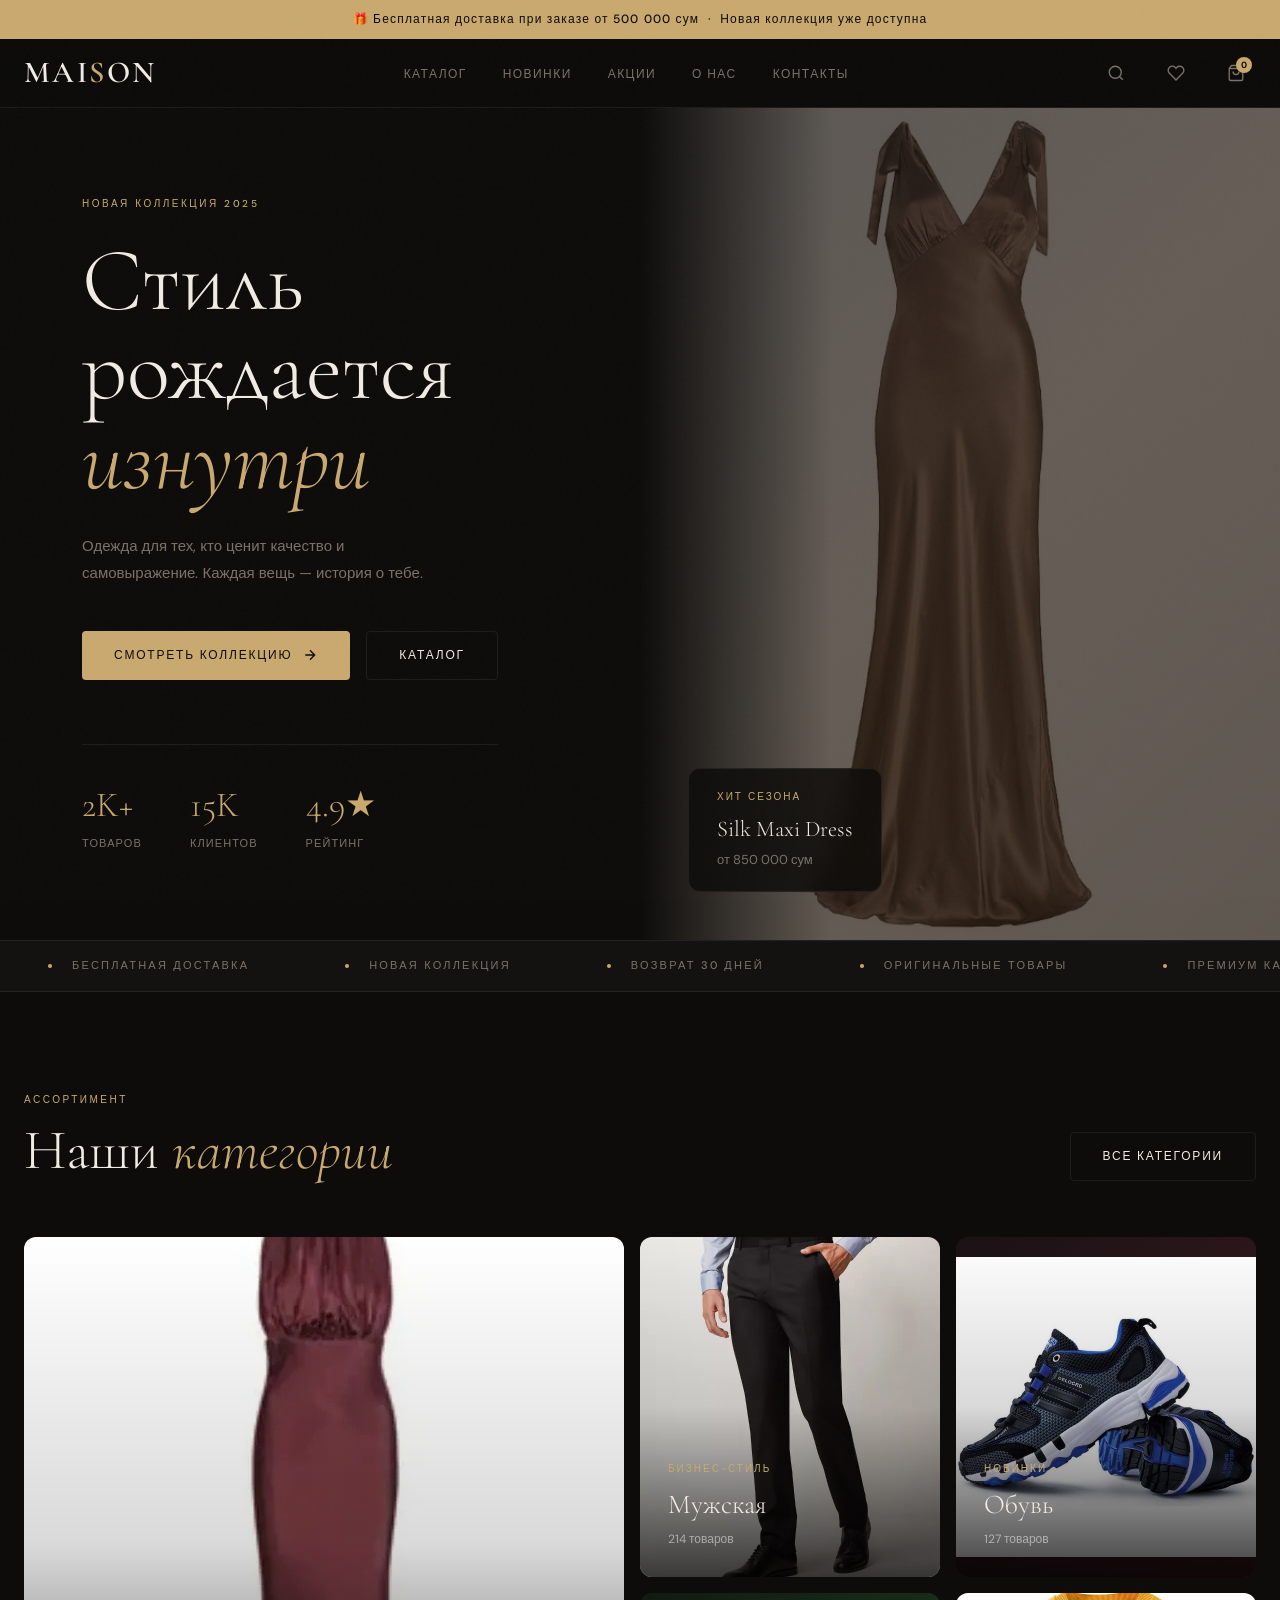
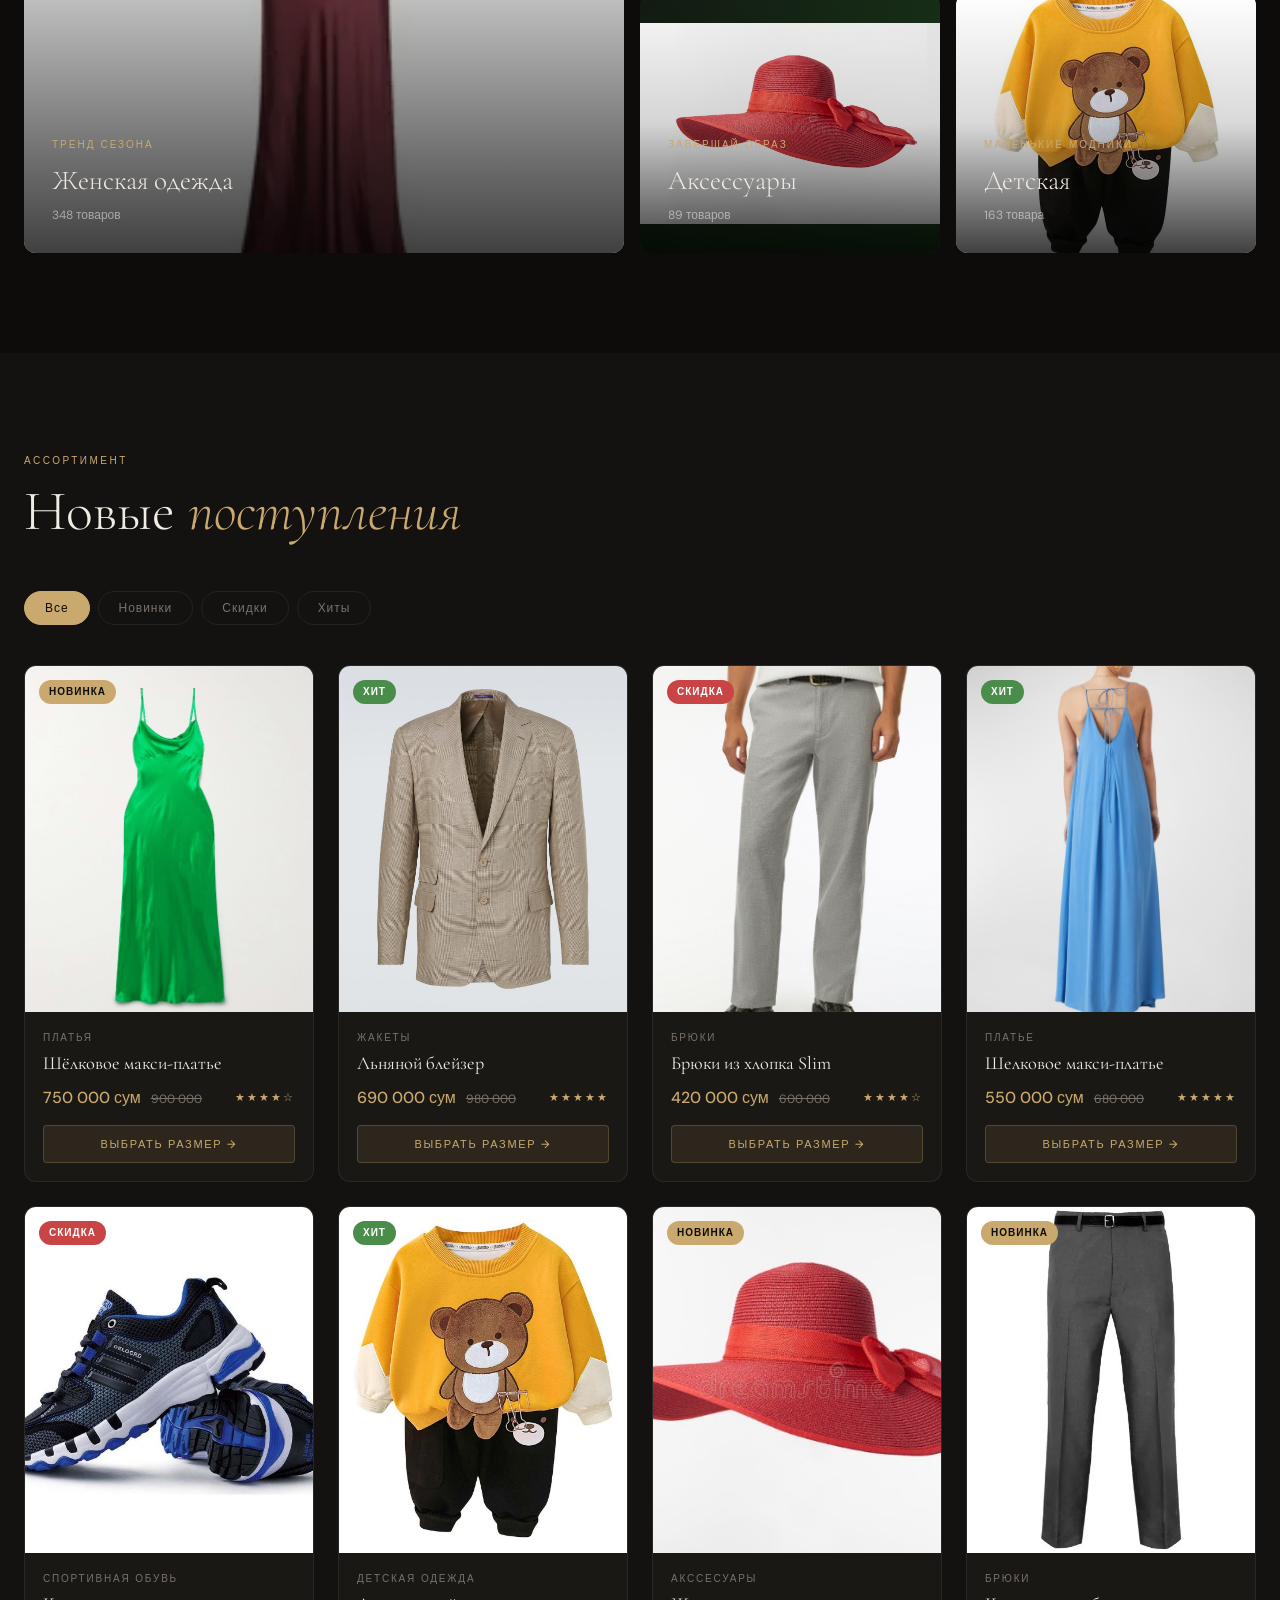
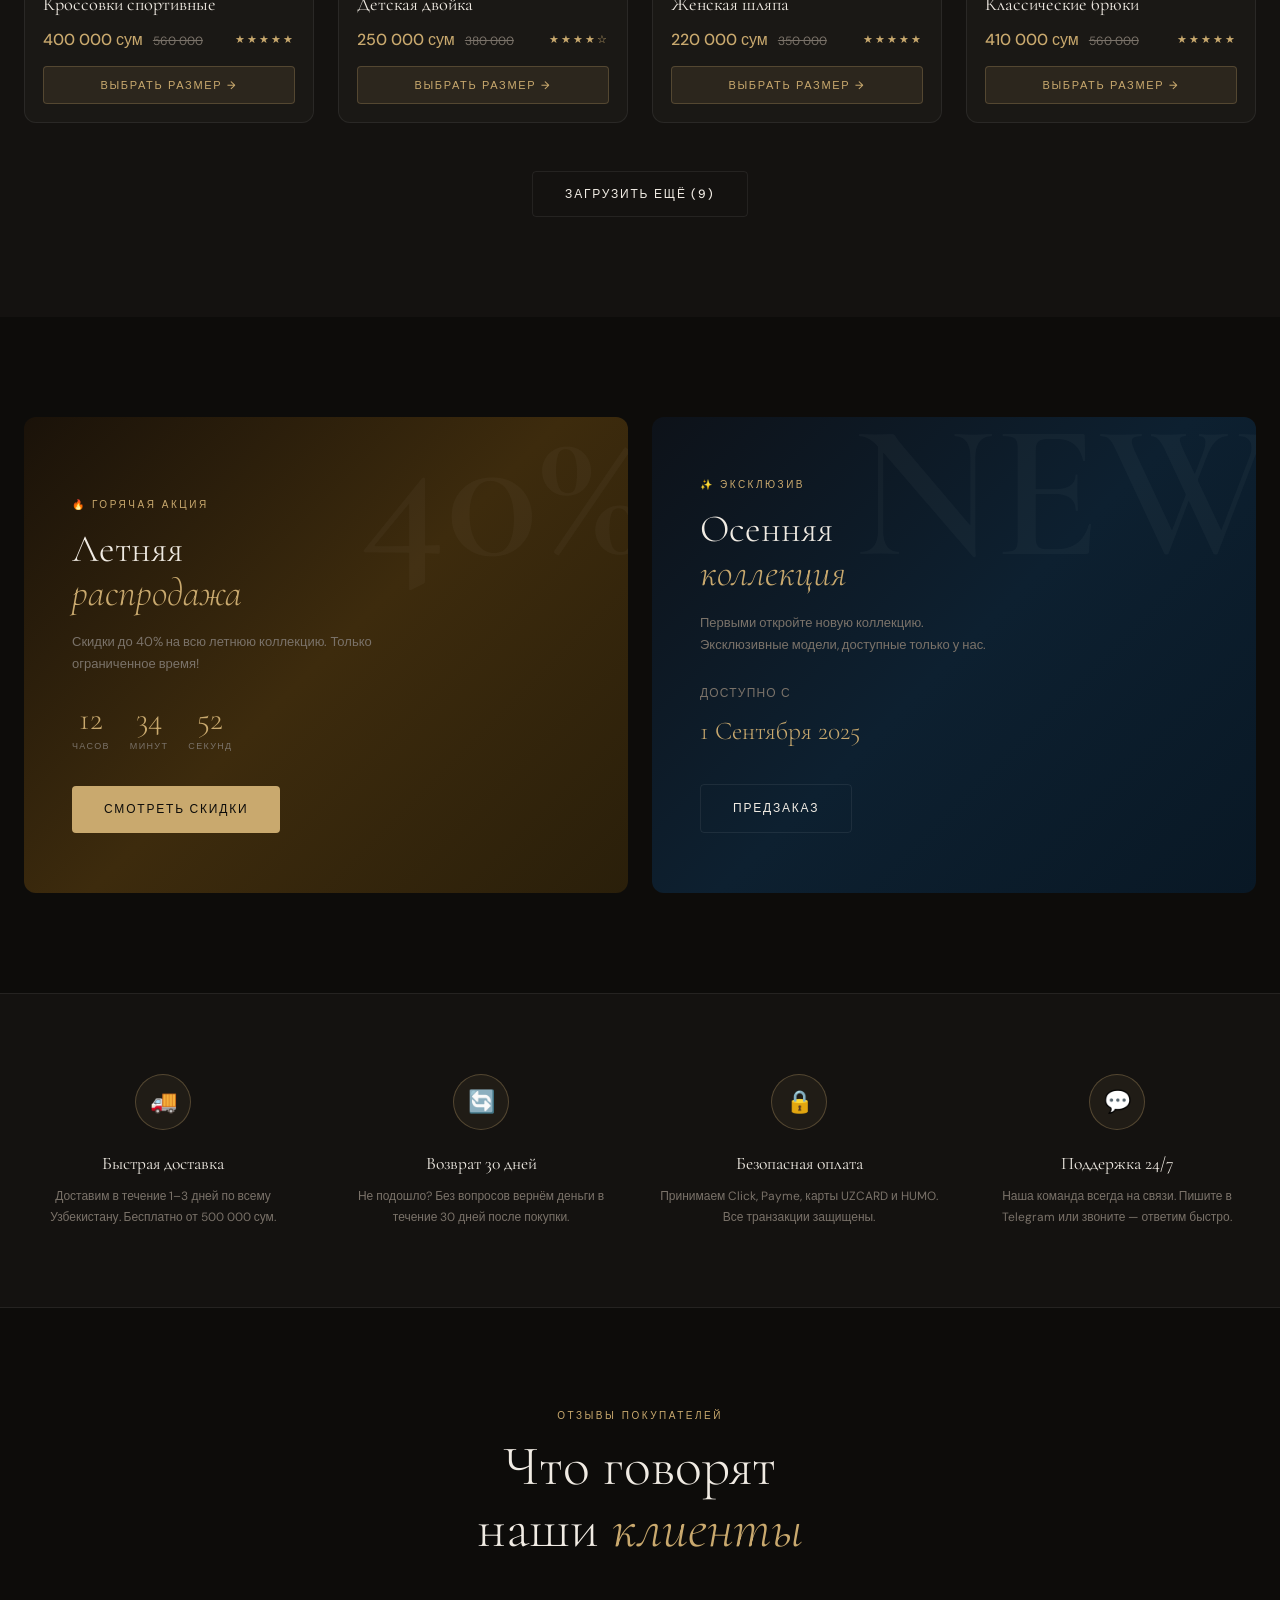
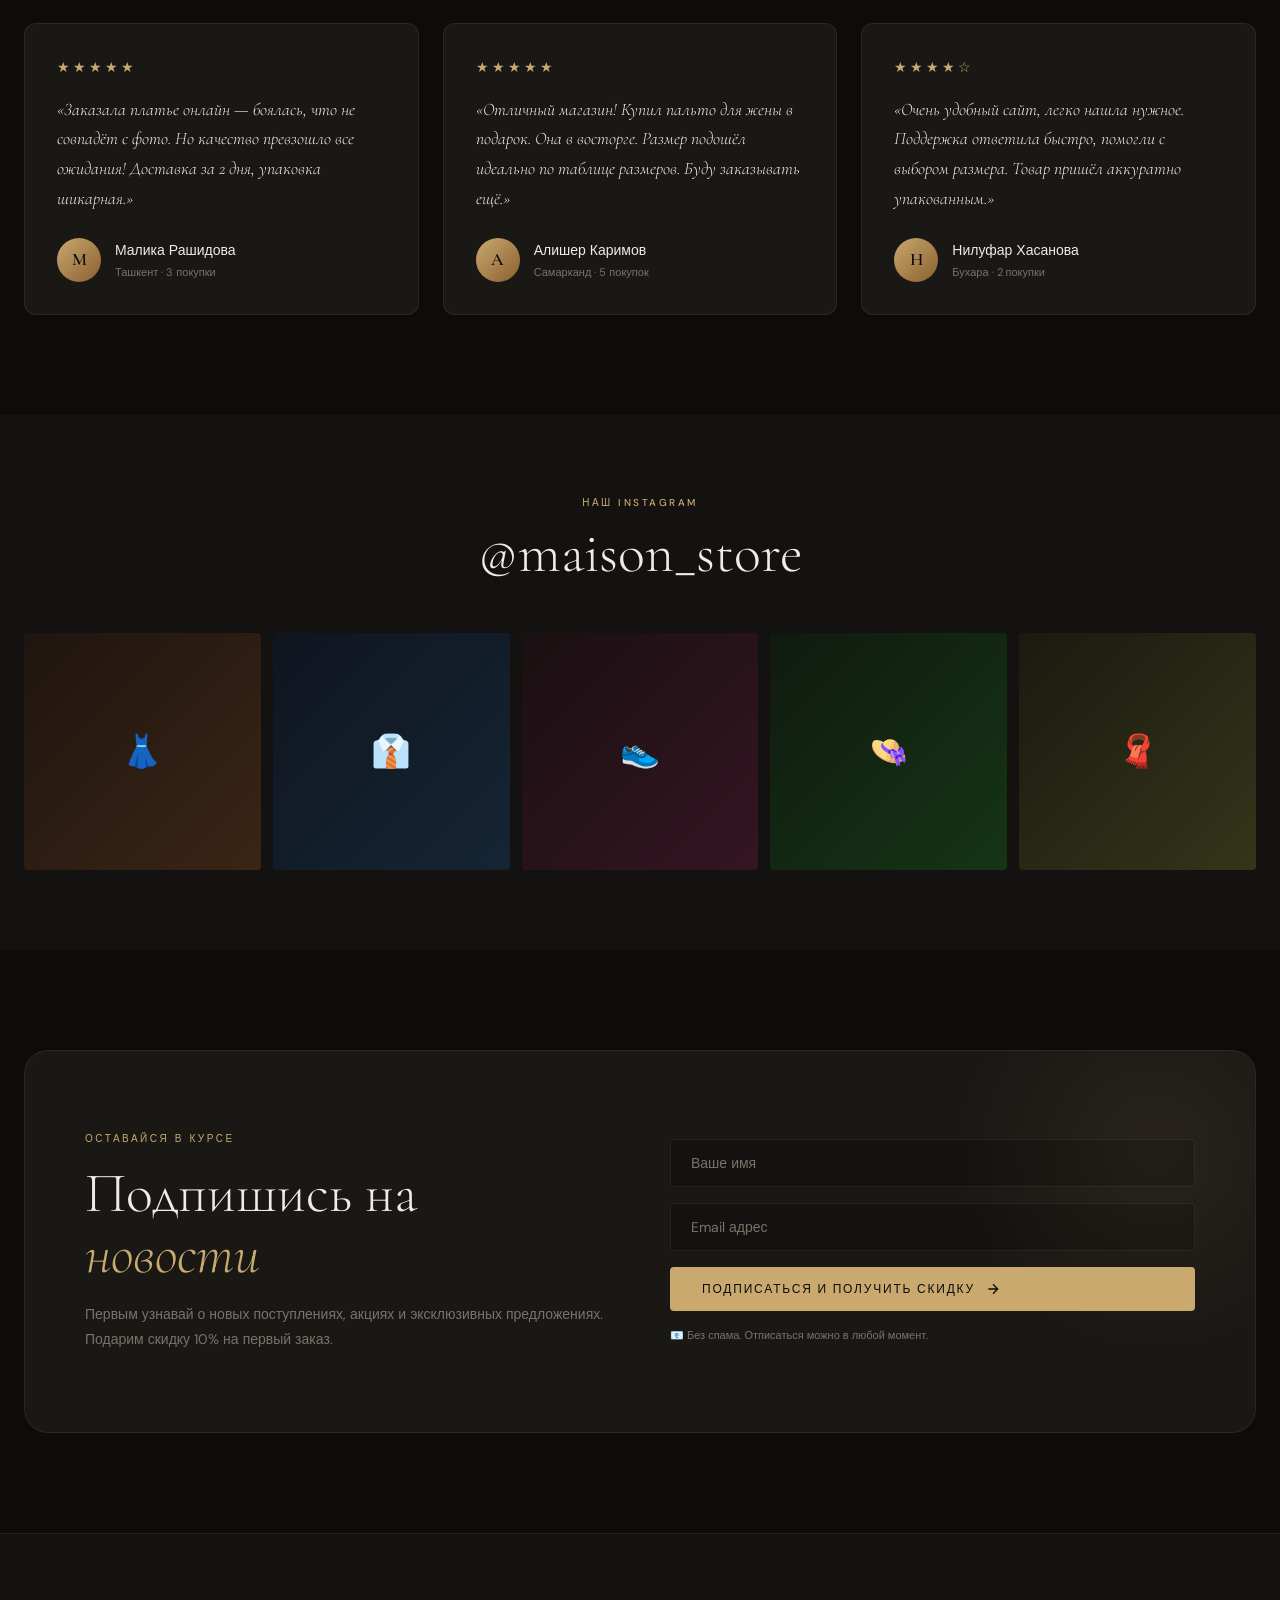
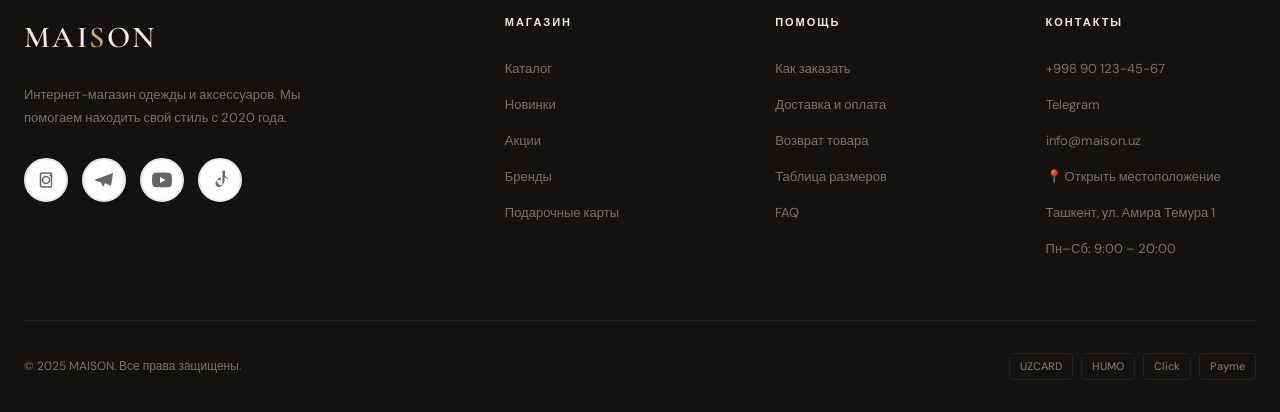
==== index.html @ ba7bc95d "добавил payment.js и историю заказов" ====
<!DOCTYPE html>
<html lang="ru">
<head>
  <meta charset="UTF-8" />
  <meta name="viewport" content="width=device-width, initial-scale=1.0"/>
  <title>MAISON — Интернет-магазин</title>
  <link rel="preconnect" href="https://fonts.googleapis.com">
  <link rel="preconnect" href="https://fonts.gstatic.com" crossorigin>
  <link href="https://fonts.googleapis.com/css2?family=Cormorant+Garamond:ital,wght@0,300;0,400;0,600;1,300;1,400&family=DM+Sans:wght@300;400;500&display=swap" rel="stylesheet">
  <link rel="stylesheet" href="css/style.css" />
  <link rel="stylesheet" href="css/images/product-images.css" />
  <link rel="stylesheet" href="css/modal.css" />
  <script src="./js/script.js" defer></script>
  

 
</head>
<body>

  <!-- ✏️ ANNOUNCEMENT BAR — акция или информация -->
  <div class="announcement">
    🎁 Бесплатная доставка при заказе от 500 000 сум &nbsp;·&nbsp; Новая коллекция уже доступна
  </div>

  <!-- =========================================
       HEADER
  ========================================= -->
  <header class="header">
    <div class="container">
      <nav class="nav">
        <!-- ✏️ Замени MAISON на название своего бренда -->
        <a href="#" class="nav-logo">MAI<span>S</span>ON</a>

        <!-- ✏️ Меняй пункты меню под свои категории -->
        <ul class="nav-links">
          <li><a href="catalog.html">Каталог</a></li>
          <li><a href="#products">Новинки</a></li>
          <li><a href="#promo">Акции</a></li>
          <li><a href="#about">О нас</a></li>
          <li><a href="#contact">Контакты</a></li>
        </ul>

        <div class="nav-actions">
          <button class="nav-icon-btn" title="Поиск" onclick="alert('Поиск — подключи к своей базе')">
            <svg width="18" height="18" viewBox="0 0 24 24" fill="none" stroke="currentColor" stroke-width="1.8"><circle cx="11" cy="11" r="8"/><path d="m21 21-4.35-4.35"/></svg>
          </button>
          <button class="nav-icon-btn" title="Избранное" onclick="alert('Список желаний — добавь логику')">
            <svg width="18" height="18" viewBox="0 0 24 24" fill="none" stroke="currentColor" stroke-width="1.8"><path d="M20.84 4.61a5.5 5.5 0 0 0-7.78 0L12 5.67l-1.06-1.06a5.5 5.5 0 0 0-7.78 7.78l1.06 1.06L12 21.23l7.78-7.78 1.06-1.06a5.5 5.5 0 0 0 0-7.78z"/></svg>
          </button>
          <button class="nav-icon-btn" title="Корзина" onclick="openCart()">
            <svg width="18" height="18" viewBox="0 0 24 24" fill="none" stroke="currentColor" stroke-width="1.8"><path d="M6 2 3 6v14a2 2 0 0 0 2 2h14a2 2 0 0 0 2-2V6l-3-4z"/><line x1="3" y1="6" x2="21" y2="6"/><path d="M16 10a4 4 0 0 1-8 0"/></svg>
            <span class="cart-badge" id="cartBadge">0</span>
          </button>
          <button class="nav-icon-btn nav-hamburger" onclick="openMobileMenu()" title="Меню">
            <span></span><span></span><span></span>
          </button>
        </div>
      </nav>
    </div>
  </header>

  <!-- =========================================
       MOBILE MENU
  ========================================= -->
  <div class="mobile-menu" id="mobileMenu">
    <button class="mobile-menu-close" onclick="closeMobileMenu()">✕</button>
    <a href="catalog.html" class="mobile-nav-link" onclick="closeMobileMenu()">Каталог</a>
    <a href="#products" class="mobile-nav-link" onclick="closeMobileMenu()">Новинки</a>
    <a href="#promo" class="mobile-nav-link" onclick="closeMobileMenu()">Акции</a>
    <a href="#about" class="mobile-nav-link" onclick="closeMobileMenu()">О нас</a>
    <a href="#contact" class="mobile-nav-link" onclick="closeMobileMenu()">Контакты</a>
  </div>

  <!-- =========================================
       HERO
  ========================================= -->
  <section class="hero">
    <div class="container" style="display:contents">
      <div class="hero-content container" style="display:flex; flex-direction:column; justify-content:center; padding-top:80px; padding-bottom:80px;">
        <span class="section-label">Новая коллекция 2025</span>
        <!-- ✏️ Главный заголовок страницы — адаптируй под свой товар -->
        <h1 class="hero-title">
          Стиль<br>рождается<br><em>изнутри</em>
        </h1>
        <p class="hero-subtitle">
          Одежда для тех, кто ценит качество и самовыражение. 
          Каждая вещь — история о тебе.
        </p>
        <div class="hero-actions">
          <a href="#products" class="btn btn-primary">
            Смотреть коллекцию
            <svg width="16" height="16" viewBox="0 0 24 24" fill="none" stroke="currentColor" stroke-width="2"><path d="M5 12h14M12 5l7 7-7 7"/></svg>
          </a>
          <a href="catalog.html" class="btn btn-outline">Каталог</a>
        </div>
        <!-- ✏️ Статистика — меняй цифры на реальные -->
        <div class="hero-stats">
          <div>
            <div class="hero-stat-num">2K+</div>
            <div class="hero-stat-label">Товаров</div>
          </div>
          <div>
            <div class="hero-stat-num">15K</div>
            <div class="hero-stat-label">Клиентов</div>
          </div>
          <div>
            <div class="hero-stat-num">4.9★</div>
            <div class="hero-stat-label">Рейтинг</div>
          </div>
        </div>
      </div>
    </div>

    <div class="hero-visual">
      <div class="hero-image-wrap">
        <!-- ✏️ Замени src на своё главное изображение -->
        <div class="cat-placeholder cp-1" style="position:absolute;inset:0;width:100%;height:100%;font-size:8rem;opacity:0.4;"><img src="./css/images/products/dress5.jpeg" alt=""></div>
      </div>
      <div class="hero-image-overlay"></div>
      <!-- ✏️ Плавающая карточка товара — меняй название и цену -->
      <div class="hero-floating-badge">
        <div class="badge-tag">Хит сезона</div>
        <div class="badge-text">Silk Maxi Dress</div>
        <div class="badge-price">от 850 000 сум</div>
      </div>
    </div>
  </section>

  <!-- MARQUEE -->
  <div class="marquee-section">
    <div class="marquee-track" id="marqueeTrack">
      <!-- ✏️ Меняй текст бегущей строки -->
      <div class="marquee-item"><span class="marquee-dot"></span>Бесплатная доставка</div>
      <div class="marquee-item"><span class="marquee-dot"></span>Новая коллекция</div>
      <div class="marquee-item"><span class="marquee-dot"></span>Возврат 30 дней</div>
      <div class="marquee-item"><span class="marquee-dot"></span>Оригинальные товары</div>
      <div class="marquee-item"><span class="marquee-dot"></span>Премиум качество</div>
      <div class="marquee-item"><span class="marquee-dot"></span>Быстрая доставка</div>
      <div class="marquee-item"><span class="marquee-dot"></span>Скидки до 40%</div>
      <div class="marquee-item"><span class="marquee-dot"></span>Гарантия подлинности</div>
      <!-- Дублируем для бесконечной прокрутки -->
      <div class="marquee-item"><span class="marquee-dot"></span>Бесплатная доставка</div>
      <div class="marquee-item"><span class="marquee-dot"></span>Новая коллекция</div>
      <div class="marquee-item"><span class="marquee-dot"></span>Возврат 30 дней</div>
      <div class="marquee-item"><span class="marquee-dot"></span>Оригинальные товары</div>
      <div class="marquee-item"><span class="marquee-dot"></span>Премиум качество</div>
      <div class="marquee-item"><span class="marquee-dot"></span>Быстрая доставка</div>
      <div class="marquee-item"><span class="marquee-dot"></span>Скидки до 40%</div>
      <div class="marquee-item"><span class="marquee-dot"></span>Гарантия подлинности</div>
    </div>
  </div>

  <!-- =========================================
       CATEGORIES
  ========================================= -->
  <section class="categories" id="categories">
    <div class="container">
      <div class="categories-header fade-up">
        <div>
          <div class="section-label">Ассортимент</div>
          <h2 class="section-title">Наши <em>категории</em></h2>
        </div>
        <a href="#" class="btn btn-outline">Все категории</a>
      </div>

      <!-- ✏️ Меняй категории, эмодзи и количество товаров под свой магазин -->
      <div class="categories-grid fade-up">
        <div class="cat-card">
          <div class="cat-placeholder cp-1"><img src="./css/images/products/dress6.jpg" alt=""></div>
          <div class="cat-card-overlay"></div>
          <div class="cat-card-content">
            <div class="cat-card-tag">Тренд сезона</div>
            <div class="cat-card-name">Женская одежда</div>
            <div class="cat-card-count">348 товаров</div>
          </div>
        </div>
        <div class="cat-card">
          <div class="cat-placeholder cp-2"><img src="./css/images/products/pants2.jpg" alt=""></div>
          <div class="cat-card-overlay"></div>
          <div class="cat-card-content">
            <div class="cat-card-tag">Бизнес-стиль</div>
            <div class="cat-card-name">Мужская</div>
            <div class="cat-card-count">214 товаров</div>
          </div>
        </div>
        <div class="cat-card">
          <div class="cat-placeholder cp-3"><img src="./css/images/products/sporttwear1.jpeg" alt=""></div>
          <div class="cat-card-overlay"></div>
          <div class="cat-card-content">
            <div class="cat-card-tag">Новинки</div>
            <div class="cat-card-name">Обувь</div>
            <div class="cat-card-count">127 товаров</div>
          </div>
        </div>
        <div class="cat-card">
          <div class="cat-placeholder cp-4"><img src="./css/images/products/accessories1.jpg" alt=""></div>
          <div class="cat-card-overlay"></div>
          <div class="cat-card-content">
            <div class="cat-card-tag">Завершай образ</div>
            <div class="cat-card-name">Аксессуары</div>
            <div class="cat-card-count">89 товаров</div>
          </div>
        </div>
        <div class="cat-card">
          <div class="cat-placeholder cp-5"><img src="./css/images/products/child1.jpeg" alt=""></div>
          <div class="cat-card-overlay"></div>
          <div class="cat-card-content">
            <div class="cat-card-tag">Маленькие модники</div>
            <div class="cat-card-name">Детская</div>
            <div class="cat-card-count">163 товара</div>
          </div>
        </div>
      </div>
    </div>
  </section>

  <!-- =========================================
       PRODUCTS
  ========================================= -->
  <section class="products" id="products">
    <div class="container">
      <div class="products-header fade-up">
        <div>
          <div class="section-label">Ассортимент</div>
          <h2 class="section-title">Новые <em>поступления</em></h2>
        </div>
      </div>

      <!-- Filter tabs -->
      <div class="filter-tabs fade-up">
        <button class="filter-tab active" onclick="filterProducts(this, 'all')">Все</button>
        <button class="filter-tab" onclick="filterProducts(this, 'new')">Новинки</button>
        <button class="filter-tab" onclick="filterProducts(this, 'sale')">Скидки</button>
        <button class="filter-tab" onclick="filterProducts(this, 'hit')">Хиты</button>
      </div>

      <!-- ✏️ Меняй данные товаров в массиве products в JS ниже -->
      <div class="products-grid" id="productsGrid">
        <!-- Заполняется через JS -->
      </div>

      <div style="text-align:center; margin-top:48px;" class="fade-up">
        <button id="loadMoreBtn" class="btn btn-outline" onclick="loadMore()">Загрузить ещё</button>
      </div>
    </div>
  </section>

  <!-- =========================================
       PROMO / BANNERS
  ========================================= -->
  <section class="promo" id="promo">
    <div class="container">
      <div class="promo-inner">
        <!-- ✏️ Первый промо-баннер — меняй текст и скидку -->
        <div class="promo-card fade-up">
          <div class="promo-card-bg promo-bg-1"></div>
          <div class="promo-deco">40%</div>
          <div class="promo-card-content">
            <div class="promo-tag">🔥 Горячая акция</div>
            <h3 class="promo-title">Летняя<br><em>распродажа</em></h3>
            <p class="promo-desc">Скидки до 40% на всю летнюю коллекцию. Только ограниченное время!</p>
            <div class="promo-countdown" id="countdown1">
              <div class="countdown-item"><div class="countdown-num" id="c1-h">12</div><div class="countdown-label">Часов</div></div>
              <div class="countdown-item"><div class="countdown-num" id="c1-m">34</div><div class="countdown-label">Минут</div></div>
              <div class="countdown-item"><div class="countdown-num" id="c1-s">56</div><div class="countdown-label">Секунд</div></div>
            </div>
            <a href="#" class="btn btn-primary">Смотреть скидки</a>
          </div>
        </div>

        <!-- ✏️ Второй промо-баннер -->
        <div class="promo-card fade-up">
          <div class="promo-card-bg promo-bg-2"></div>
          <div class="promo-deco">NEW</div>
          <div class="promo-card-content">
            <div class="promo-tag">✨ Эксклюзив</div>
            <h3 class="promo-title">Осенняя<br><em>коллекция</em></h3>
            <p class="promo-desc">Первыми откройте новую коллекцию. Эксклюзивные модели, доступные только у нас.</p>
            <div style="margin-bottom:32px;">
              <div style="font-size:12px; color:var(--clr-muted); margin-bottom:8px; letter-spacing:0.1em; text-transform:uppercase;">Доступно с</div>
              <div style="font-family:var(--font-display); font-size:1.6rem; font-weight:300; color:var(--clr-accent);">1 Сентября 2025</div>
            </div>
            <a href="#" class="btn btn-outline">Предзаказ</a>
          </div>
        </div>
      </div>
    </div>
  </section>

  <!-- =========================================
       FEATURES / ПРЕИМУЩЕСТВА
  ========================================= -->
  <section class="features" id="about">
    <div class="container">
      <!-- ✏️ Меняй иконки и тексты преимуществ -->
      <div class="features-grid">
        <div class="feature-item fade-up">
          <div class="feature-icon">🚚</div>
          <div class="feature-title">Быстрая доставка</div>
          <div class="feature-desc">Доставим в течение 1–3 дней по всему Узбекистану. Бесплатно от 500 000 сум.</div>
        </div>
        <div class="feature-item fade-up">
          <div class="feature-icon">🔄</div>
          <div class="feature-title">Возврат 30 дней</div>
          <div class="feature-desc">Не подошло? Без вопросов вернём деньги в течение 30 дней после покупки.</div>
        </div>
        <div class="feature-item fade-up">
          <div class="feature-icon">🔒</div>
          <div class="feature-title">Безопасная оплата</div>
          <div class="feature-desc">Принимаем Click, Payme, карты UZCARD и HUMO. Все транзакции защищены.</div>
        </div>
        <div class="feature-item fade-up">
          <div class="feature-icon">💬</div>
          <div class="feature-title">Поддержка 24/7</div>
          <div class="feature-desc">Наша команда всегда на связи. Пишите в Telegram или звоните — ответим быстро.</div>
        </div>
      </div>
    </div>
  </section>

  <!-- =========================================
       TESTIMONIALS
  ========================================= -->
  <section class="testimonials">
    <div class="container">
      <div class="testimonials-header fade-up">
        <span class="section-label">Отзывы покупателей</span>
        <h2 class="section-title">Что говорят<br>наши <em>клиенты</em></h2>
      </div>
      <!-- ✏️ Меняй отзывы на реальные -->
      <div class="testimonials-grid">
        <div class="testimonial-card fade-up">
          <div class="testimonial-stars">★★★★★</div>
          <p class="testimonial-text">«Заказала платье онлайн — боялась, что не совпадёт с фото. Но качество превзошло все ожидания! Доставка за 2 дня, упаковка шикарная.»</p>
          <div class="testimonial-author">
            <div class="author-avatar">М</div>
            <div>
              <div class="author-name">Малика Рашидова</div>
              <div class="author-meta">Ташкент · 3 покупки</div>
            </div>
          </div>
        </div>
        <div class="testimonial-card fade-up">
          <div class="testimonial-stars">★★★★★</div>
          <p class="testimonial-text">«Отличный магазин! Купил пальто для жены в подарок. Она в восторге. Размер подошёл идеально по таблице размеров. Буду заказывать ещё.»</p>
          <div class="testimonial-author">
            <div class="author-avatar">А</div>
            <div>
              <div class="author-name">Алишер Каримов</div>
              <div class="author-meta">Самарканд · 5 покупок</div>
            </div>
          </div>
        </div>
        <div class="testimonial-card fade-up">
          <div class="testimonial-stars">★★★★☆</div>
          <p class="testimonial-text">«Очень удобный сайт, легко нашла нужное. Поддержка ответила быстро, помогли с выбором размера. Товар пришёл аккуратно упакованным.»</p>
          <div class="testimonial-author">
            <div class="author-avatar">Н</div>
            <div>
              <div class="author-name">Нилуфар Хасанова</div>
              <div class="author-meta">Бухара · 2 покупки</div>
            </div>
          </div>
        </div>
      </div>
    </div>
  </section>

  <!-- =========================================
       INSTAGRAM / GALLERY
  ========================================= -->
  <section class="gallery">
    <div class="container">
      <div class="gallery-header fade-up">
        <span class="section-label">Наш Instagram</span>
        <h2 class="section-title">@maison_store</h2>
        <!-- ✏️ Замени на свой аккаунт Instagram/Telegram -->
      </div>
      <div class="gallery-grid fade-up">
        <div class="gallery-item"><div class="gallery-placeholder gp-1">👗</div><div class="gallery-overlay">📷</div></div>
        <div class="gallery-item"><div class="gallery-placeholder gp-2">👔</div><div class="gallery-overlay">📷</div></div>
        <div class="gallery-item"><div class="gallery-placeholder gp-3">👟</div><div class="gallery-overlay">📷</div></div>
        <div class="gallery-item"><div class="gallery-placeholder gp-4">👒</div><div class="gallery-overlay">📷</div></div>
        <div class="gallery-item"><div class="gallery-placeholder gp-5">🧣</div><div class="gallery-overlay">📷</div></div>
      </div>
    </div>
  </section>

  <!-- =========================================
       NEWSLETTER
  ========================================= -->
  <section class="newsletter" id="contact">
    <div class="container">
      <div class="newsletter-inner fade-up">
        <div>
          <div class="section-label">Оставайся в курсе</div>
          <h2 class="section-title">Подпишись на<br><em>новости</em></h2>
          <p class="newsletter-desc">Первым узнавай о новых поступлениях, акциях и эксклюзивных предложениях. Подарим скидку 10% на первый заказ.</p>
        </div>
        <div class="newsletter-form">
          <!-- ✏️ Подключи к своей email-системе (Mailchimp, SendPulse и т.д.) -->
          <input type="text" class="form-input" placeholder="Ваше имя">
          <div class="form-row">
            <input type="email" class="form-input" placeholder="Email адрес">
          </div>
          <button class="btn btn-primary" onclick="subscribeNewsletter()">
            Подписаться и получить скидку
            <svg width="16" height="16" viewBox="0 0 24 24" fill="none" stroke="currentColor" stroke-width="2"><path d="M5 12h14M12 5l7 7-7 7"/></svg>
          </button>
          <p class="form-note">📧 Без спама. Отписаться можно в любой момент.</p>
        </div>
      </div>
    </div>
  </section>

  <!-- =========================================
       FOOTER
  ========================================= -->
  <footer class="footer">
    <div class="container">
      <div class="footer-grid">
        <div class="footer-brand">
          <!-- ✏️ Меняй описание бренда -->
          <a href="#" class="nav-logo">MAI<span>S</span>ON</a>
          <p class="footer-desc">Интернет-магазин одежды и аксессуаров. Мы помогаем находить свой стиль с 2020 года.</p>
          <!-- <div class="footer-social">
            <a href="#" class="social-btn" title="Instagram">📸</a>
            <a href="#" class="social-btn" title="Telegram">✈️</a>
            <a href="#" class="social-btn" title="YouTube">▶️</a>
            <a href="#" class="social-btn" title="TikTok">🎵</a>
          </div> -->

          <div class="footer-social">
    <a href="https://instagram.com/твой_ник" class="social-btn instagram" title="Instagram" target="_blank" rel="noopener">
        <!-- Instagram SVG -->
        <svg width="24" height="24" viewBox="0 0 24 24" fill="none" xmlns="http://www.w3.org/2000/svg">
            <path d="M17.5 6.5C17.5 5.67157 16.8284 5 16 5H8C7.17157 5 6.5 5.67157 6.5 6.5V17.5C6.5 18.3284 7.17157 19 8 19H16C16.8284 19 17.5 18.3284 17.5 17.5V6.5Z" stroke="currentColor" stroke-width="1.5" stroke-linejoin="round"/>
            <path d="M15.5 12C15.5 13.933 13.933 15.5 12 15.5C10.067 15.5 8.5 13.933 8.5 12C8.5 10.067 10.067 8.5 12 8.5C13.933 8.5 15.5 10.067 15.5 12Z" stroke="currentColor" stroke-width="1.5"/>
            <circle cx="16.5" cy="7.5" r="1" fill="currentColor"/>
        </svg>
    </a>

    <a href="https://t.me/твой_ник" class="social-btn telegram" title="Telegram" target="_blank" rel="noopener">
        <!-- Telegram SVG -->
        <svg width="24" height="24" viewBox="0 0 24 24" fill="none" xmlns="http://www.w3.org/2000/svg">
            <path d="M21 5L2 12L9 14.5L11 19L13 15L19 18L21 5Z" fill="currentColor"/>
        </svg>
    </a>

    <a href="https://youtube.com/@твой_канал" class="social-btn youtube" title="YouTube" target="_blank" rel="noopener">
        <!-- YouTube SVG -->
        <svg width="24" height="24" viewBox="0 0 24 24" fill="none" xmlns="http://www.w3.org/2000/svg">
            <path d="M21.593 7.203C21.28 6.04 20.32 5.17 19.15 4.89C17.2 4.5 12 4.5 12 4.5C12 4.5 6.8 4.5 4.85 4.89C3.68 5.17 2.72 6.04 2.407 7.203C2 9.2 2 12 2 12C2 12 2 14.8 2.407 16.797C2.72 17.96 3.68 18.83 4.85 19.11C6.8 19.5 12 19.5 12 19.5C12 19.5 17.2 19.5 19.15 19.11C20.32 18.83 21.28 17.96 21.593 16.797C22 14.8 22 12 22 12C22 12 22 9.2 21.593 7.203Z" fill="currentColor"/>
            <polygon points="10 15 15.5 12 10 9" fill="#fff"/>
        </svg>
    </a>

    <a href="https://tiktok.com/@твой_ник" class="social-btn tiktok" title="TikTok" target="_blank" rel="noopener">
        <!-- TikTok SVG -->
        <svg width="24" height="24" viewBox="0 0 24 24" fill="none" xmlns="http://www.w3.org/2000/svg">
            <path d="M19.5 9.5C18.12 9.5 17 8.38 17 7V2.5H14.5V15.5C14.5 17.43 12.93 19 11 19C9.07 19 7.5 17.43 7.5 15.5C7.5 13.57 9.07 12 11 12C11.64 12 12.23 12.19 12.75 12.5V9.5C10.82 9.5 9 11.32 9 13.25C9 15.18 10.82 17 12.75 17C14.68 17 16.5 15.18 16.5 13.25V9.5C18.43 9.5 19.5 10.57 19.5 12.5" fill="currentColor"/>
        </svg>
    </a>
</div>
        </div>

        <!-- ✏️ Меняй ссылки под свою структуру сайта -->
        <div>
          <div class="footer-col-title">Магазин</div>
          <ul class="footer-links">
            <li><a href="catalog.html">Каталог</a></li>
            <li><a href="#">Новинки</a></li>
            <li><a href="#">Акции</a></li>
            <li><a href="#">Бренды</a></li>
            <li><a href="#">Подарочные карты</a></li>
          </ul>
        </div>

        <div>
          <div class="footer-col-title">Помощь</div>
          <ul class="footer-links">
            <li><a href="#">Как заказать</a></li>
            <li><a href="#">Доставка и оплата</a></li>
            <li><a href="#">Возврат товара</a></li>
            <li><a href="#">Таблица размеров</a></li>
            <li><a href="#">FAQ</a></li>
          </ul>
        </div>

        <div>
          <div class="footer-col-title">Контакты</div>
          <ul class="footer-links">
            <!-- ✏️ Замени на реальные контакты -->
            <li><a href="tel:+998901234567">+998 90 123-45-67</a></li>
            <li><a href="https://t.me/username" target="_blank">Telegram</a></li>
            <li><a href="mailto:info@maison.uz">info@maison.uz</a></li>
            <li> <a href="https://maps.app.goo.gl/pwUwhZxEK4i1ayPf9" target="_blank"  rel="noopener"> 📍 Открыть местоположение </a></li>
            <li><a href="#">Ташкент, ул. Амира Темура 1</a></li>
            <li><a href="#">Пн–Сб: 9:00 – 20:00</a></li>
          </ul>
        </div>
      </div>

      <div class="footer-bottom">
        <!-- ✏️ Меняй год и название -->
        <p class="footer-copy">© 2025 MAISON. Все права защищены.</p>
        <div class="footer-payments">
          <span class="payment-icon">UZCARD</span>
          <span class="payment-icon">HUMO</span>
          <span class="payment-icon">Click</span>
          <span class="payment-icon">Payme</span>
        </div>
      </div>
    </div>
  </footer>

  <!-- SCROLL TO TOP -->
  <button class="scroll-top" id="scrollTop" onclick="window.scrollTo({top:0,behavior:'smooth'})" title="Наверх">↑</button>

  <!-- CART OVERLAY & DRAWER -->
  <div class="cart-overlay" id="cartOverlay" onclick="closeCart()"></div>
  <div class="cart-drawer" id="cartDrawer">
    <div class="cart-drawer-header">
      <span class="cart-drawer-title">Корзина</span>
      <button class="cart-close" onclick="closeCart()">✕</button>
    </div>
    <div class="cart-body" id="cartBody">
      <div class="cart-empty">
        <div class="cart-empty-icon">🛍️</div>
        <div class="cart-empty-text">Корзина пуста</div>
        <div style="font-size:13px; color:var(--clr-muted); margin-top:8px;">Добавьте товары из каталога</div>
      </div>
    </div>
    <div class="cart-footer" id="cartFooter" style="display:none;">
      <div class="cart-total">
        <span class="cart-total-label">Итого</span>
        <span class="cart-total-price" id="cartTotal">0 сум</span>
      </div>
      // В cart-footer замените кнопку на вызов модала оплаты
<button class="cart-checkout" onclick="openCheckout()">Оформить заказ</button>
    </div>
  </div>


  <div id="productModal" style="display:none"></div>


  <div id="checkoutOverlay" onclick="closeCheckout()" 
  style="display:none;position:fixed;inset:0;background:rgba(0,0,0,0.5);z-index:500"></div>

<div id="checkoutDrawer" 
  style="display:none;position:fixed;top:50%;left:50%;transform:translate(-50%,-50%);
  width:min(500px,95vw);max-height:90vh;overflow-y:auto;z-index:501;
  background:var(--clr-surface);border-radius:12px;padding:24px">
  <button onclick="closeCheckout()" 
    style="position:absolute;top:16px;right:16px;background:none;border:none;
    font-size:18px;cursor:pointer;color:var(--clr-muted)">✕</button>
  <div id="checkoutContent"></div>
</div>



<script src="js/payment.js"></script>



 </body>
</html
---- css/style.css ----
/* =========================================
       CSS VARIABLES — меняй под свой бренд
    ========================================= */
    :root {
      --clr-bg:        #0d0c0a;
      --clr-surface:   #141210;
      --clr-card:      #1a1815;
      --clr-border:    rgba(255,255,255,0.07);
      --clr-accent:    #c9a96e;
      --clr-accent2:   #e8d5b0;
      --clr-text:      #f0ebe3;
      --clr-muted:     #7a7269;
      --clr-white:     #ffffff;

      --font-display:  'Cormorant Garamond', Georgia, serif;
      --font-body:     'DM Sans', sans-serif;

      --radius:        4px;
      --radius-lg:     12px;
      --transition:    0.35s cubic-bezier(0.4,0,0.2,1);
      --shadow:        0 8px 40px rgba(0,0,0,0.5);
    }

    /* =========================================
       RESET & BASE
    ========================================= */
    *, *::before, *::after { box-sizing: border-box; margin: 0; padding: 0; }
    html { scroll-behavior: smooth; }
    body {
      background: var(--clr-bg);
      color: var(--clr-text);
      font-family: var(--font-body);
      font-size: 15px;
      line-height: 1.6;
      overflow-x: hidden;
    }
    img { display: block; width: 100%; object-fit: cover; }
    a { color: inherit; text-decoration: none; }
    button { cursor: pointer; border: none; background: none; font-family: inherit; }
    ul { list-style: none; }

    /* =========================================
       NOISE TEXTURE OVERLAY
    ========================================= */
    body::before {
      content: '';
      position: fixed;
      inset: 0;
      background-image: url("data:image/svg+xml,%3Csvg viewBox='0 0 256 256' xmlns='http://www.w3.org/2000/svg'%3E%3Cfilter id='noise'%3E%3CfeTurbulence type='fractalNoise' baseFrequency='0.9' numOctaves='4' stitchTiles='stitch'/%3E%3C/filter%3E%3Crect width='100%25' height='100%25' filter='url(%23noise)' opacity='0.04'/%3E%3C/svg%3E");
      pointer-events: none;
      z-index: 9999;
      opacity: 0.4;
    }

    /* =========================================
       SCROLLBAR
    ========================================= */
    ::-webkit-scrollbar { width: 4px; }
    ::-webkit-scrollbar-track { background: var(--clr-bg); }
    ::-webkit-scrollbar-thumb { background: var(--clr-accent); border-radius: 2px; }

    /* =========================================
       UTILITY
    ========================================= */
    .container { max-width: 1320px; margin: 0 auto; padding: 0 24px; }
    .section-label {
      font-family: var(--font-body);
      font-size: 10px;
      font-weight: 500;
      letter-spacing: 0.25em;
      text-transform: uppercase;
      color: var(--clr-accent);
    }
    .section-title {
      font-family: var(--font-display);
      font-size: clamp(2rem, 5vw, 3.5rem);
      font-weight: 300;
      line-height: 1.1;
      color: var(--clr-text);
    }
    .section-title em { font-style: italic; color: var(--clr-accent); }
    .btn {
      display: inline-flex;
      align-items: center;
      gap: 10px;
      padding: 14px 32px;
      font-family: var(--font-body);
      font-size: 12px;
      font-weight: 500;
      letter-spacing: 0.15em;
      text-transform: uppercase;
      border-radius: var(--radius);
      transition: var(--transition);
    }
    .btn-primary {
      background: var(--clr-accent);
      color: var(--clr-bg);
    }
    .btn-primary:hover { background: var(--clr-accent2); transform: translateY(-2px); }
    .btn-outline {
      background: transparent;
      color: var(--clr-text);
      border: 1px solid var(--clr-border);
    }
    .btn-outline:hover { border-color: var(--clr-accent); color: var(--clr-accent); }
    .divider {
      height: 1px;
      background: var(--clr-border);
    }

    /* =========================================
       ANNOUNCEMENT BAR
    ========================================= */
    .announcement {
      background: var(--clr-accent);
      color: var(--clr-bg);
      text-align: center;
      padding: 10px 16px;
      font-size: 12px;
      font-weight: 500;
      letter-spacing: 0.1em;
    }
    /* ✏️ Меняй текст акции здесь */

    /* =========================================
       HEADER / NAV
    ========================================= */
    .header {
      position: sticky;
      top: 0;
      z-index: 100;
      background: rgba(13,12,10,0.92);
      backdrop-filter: blur(20px);
      -webkit-backdrop-filter: blur(20px);
      border-bottom: 1px solid var(--clr-border);
    }
    .nav {
      display: flex;
      align-items: center;
      justify-content: space-between;
      height: 68px;
    }
    .nav-logo {
      font-family: var(--font-display);
      font-size: 1.9rem;
      font-weight: 600;
      letter-spacing: 0.08em;
      color: var(--clr-text);
    }
    .nav-logo span { color: var(--clr-accent); }
    /* ✏️ Меняй название бренда */

    .nav-links {
      display: flex;
      gap: 36px;
    }
    .nav-links a {
      font-size: 12px;
      font-weight: 500;
      letter-spacing: 0.12em;
      text-transform: uppercase;
      color: var(--clr-muted);
      transition: color var(--transition);
      position: relative;
    }
    .nav-links a::after {
      content: '';
      position: absolute;
      bottom: -3px; left: 0;
      width: 0; height: 1px;
      background: var(--clr-accent);
      transition: width var(--transition);
    }
    .nav-links a:hover { color: var(--clr-text); }
    .nav-links a:hover::after { width: 100%; }

    .nav-actions { display: flex; align-items: center; gap: 20px; }
    .nav-icon-btn {
      width: 40px; height: 40px;
      display: flex; align-items: center; justify-content: center;
      border-radius: 50%;
      color: var(--clr-muted);
      transition: var(--transition);
      position: relative;
    }
    .nav-icon-btn:hover { color: var(--clr-accent); background: rgba(201,169,110,0.1); }
    .cart-badge {
      position: absolute;
      top: 4px; right: 4px;
      width: 16px; height: 16px;
      background: var(--clr-accent);
      color: var(--clr-bg);
      border-radius: 50%;
      font-size: 9px;
      font-weight: 700;
      display: flex; align-items: center; justify-content: center;
    }
    .nav-hamburger { display: none; flex-direction: column; gap: 5px; }
    .nav-hamburger span { width: 24px; height: 1.5px; background: var(--clr-text); transition: var(--transition); }

    /* =========================================
       HERO
    ========================================= */
    .hero {
      min-height: calc(100vh - 68px);
      display: grid;
      grid-template-columns: 1fr 1fr;
      position: relative;
      overflow: hidden;
    }
    .hero-content {
      display: flex;
      flex-direction: column;
      justify-content: center;
      padding: 80px 60px 80px 0;
      position: relative;
      z-index: 2;
    }
    .hero-content .section-label { margin-bottom: 24px; }
    .hero-title {
      font-family: var(--font-display);
      font-size: clamp(3rem, 7vw, 6rem);
      font-weight: 300;
      line-height: 1.0;
      margin-bottom: 28px;
    }
    .hero-title em { font-style: italic; color: var(--clr-accent); }
    .hero-subtitle {
      font-size: 15px;
      color: var(--clr-muted);
      max-width: 380px;
      line-height: 1.8;
      margin-bottom: 44px;
    }
    /* ✏️ Меняй заголовок и описание */

    .hero-actions { display: flex; gap: 16px; flex-wrap: wrap; }
    .hero-stats {
      display: flex;
      gap: 48px;
      margin-top: 64px;
      padding-top: 32px;
      border-top: 1px solid var(--clr-border);
    }
    .hero-stat-num {
      font-family: var(--font-display);
      font-size: 2.2rem;
      font-weight: 300;
      color: var(--clr-accent);
    }
    .hero-stat-label { font-size: 11px; color: var(--clr-muted); letter-spacing: 0.1em; text-transform: uppercase; margin-top: 2px; }

    .hero-visual {
      position: relative;
      overflow: hidden;
    }
    .hero-image-wrap {
      position: absolute;
      inset: 0;
      background: linear-gradient(135deg, #1a1512 0%, #2a1f14 50%, #1a1209 100%);
    }
    .hero-image-wrap img {
      width: 100%; height: 100%;
      object-fit: cover;
      opacity: 0.7;
    }
    /* ✏️ Меняй главное изображение */

    .hero-image-overlay {
      position: absolute;
      inset: 0;
      background: linear-gradient(to right, var(--clr-bg) 0%, transparent 30%);
    }
    .hero-floating-badge {
      position: absolute;
      bottom: 48px; left: 48px;
      background: rgba(13,12,10,0.85);
      backdrop-filter: blur(12px);
      border: 1px solid var(--clr-border);
      border-radius: var(--radius-lg);
      padding: 20px 28px;
      z-index: 2;
    }
    .hero-floating-badge .badge-tag { font-size: 10px; letter-spacing: 0.2em; text-transform: uppercase; color: var(--clr-accent); margin-bottom: 6px; }
    .hero-floating-badge .badge-text { font-family: var(--font-display); font-size: 1.4rem; font-weight: 300; }
    .hero-floating-badge .badge-price { font-size: 13px; color: var(--clr-muted); margin-top: 4px; }

    /* =========================================
       MARQUEE
    ========================================= */
    .marquee-section {
      border-top: 1px solid var(--clr-border);
      border-bottom: 1px solid var(--clr-border);
      overflow: hidden;
      padding: 16px 0;
      background: var(--clr-surface);
    }
    .marquee-track {
      display: flex;
      gap: 0;
      animation: marquee 25s linear infinite;
      width: max-content;
    }
    .marquee-item {
      display: flex;
      align-items: center;
      gap: 20px;
      padding: 0 48px;
      font-size: 11px;
      font-weight: 500;
      letter-spacing: 0.2em;
      text-transform: uppercase;
      color: var(--clr-muted);
      white-space: nowrap;
    }
    .marquee-dot { width: 4px; height: 4px; border-radius: 50%; background: var(--clr-accent); }
    @keyframes marquee { from { transform: translateX(0); } to { transform: translateX(-50%); } }

    /* =========================================
       CATEGORIES
    ========================================= */
    .categories { padding: 100px 0; }
    .categories-header { display: flex; align-items: flex-end; justify-content: space-between; margin-bottom: 56px; }
    .categories-header .section-label { margin-bottom: 12px; }
    .categories-grid {
      display: grid;
      grid-template-columns: 2fr 1fr 1fr;
      grid-template-rows: 340px 260px;
      gap: 16px;
    }
    .cat-card {
      position: relative;
      overflow: hidden;
      border-radius: var(--radius-lg);
      cursor: pointer;
      background: var(--clr-card);
    }
    .cat-card:first-child { grid-row: 1 / 3; }
    .cat-card-img {
      width: 100%; height: 100%;
      object-fit: cover;
      transition: transform 0.7s cubic-bezier(0.4,0,0.2,1);
    }
    .cat-card:hover .cat-card-img { transform: scale(1.07); }
    .cat-card-overlay {
      position: absolute;
      inset: 0;
      background: linear-gradient(to top, rgba(0,0,0,0.75) 0%, rgba(0,0,0,0.15) 50%, transparent 100%);
      transition: opacity var(--transition);
    }
    
    .cat-card-content {
      position: absolute;
      bottom: 0; left: 0; right: 0;
      padding: 28px;
    }
    .cat-card-tag { font-size: 10px; letter-spacing: 0.2em; text-transform: uppercase; color: var(--clr-accent); margin-bottom: 6px; }
    .cat-card-name { font-family: var(--font-display); font-size: 1.7rem; font-weight: 300; margin-bottom: 4px; }
    .cat-card-count { font-size: 12px; color: rgba(255,255,255,0.5); }
    /* ✏️ Меняй категории, изображения и количество товаров */

    /* placeholder images for categories */
    .cat-placeholder {
      width: 100%; height: 100%;
      display: flex; align-items: center; justify-content: center;
      font-size: 3rem;
    }
    .cp-1 { background: linear-gradient(135deg, #1e1612 0%, #3d2b1a 100%); }
    .cp-2 { background: linear-gradient(135deg, #12181e 0%, #1a2d3d 100%); }
    .cp-3 { background: linear-gradient(135deg, #1a1215 0%, #3d1a22 100%); }
    .cp-4 { background: linear-gradient(135deg, #121a12 0%, #1a3d1a 100%); }
    .cp-5 { background: linear-gradient(135deg, #1a1a12 0%, #3d3d1a 100%); }

    /* =========================================
       PRODUCTS
    ========================================= */
    .products { padding: 100px 0; background: var(--clr-surface); }
    .products-header { display: flex; align-items: flex-end; justify-content: space-between; margin-bottom: 48px; }
    .products-header .section-label { margin-bottom: 12px; }

    /* Filter tabs */
    .filter-tabs { display: flex; gap: 8px; flex-wrap: wrap; }
    .filter-tab {
      padding: 8px 20px;
      border-radius: 100px;
      font-size: 12px;
      font-weight: 500;
      letter-spacing: 0.08em;
      border: 1px solid var(--clr-border);
      color: var(--clr-muted);
      transition: var(--transition);
    }
    .filter-tab:hover, .filter-tab.active {
      background: var(--clr-accent);
      color: var(--clr-bg);
      border-color: var(--clr-accent);
    }

    .products-grid {
      display: grid;
      grid-template-columns: repeat(4, 1fr);
      gap: 24px;
      margin-top: 40px;
    }

    /* Product Card */
    .product-card {
      background: var(--clr-card);
      border-radius: var(--radius-lg);
      overflow: hidden;
      border: 1px solid var(--clr-border);
      transition: transform var(--transition), box-shadow var(--transition);
    }
    .product-card:hover { transform: translateY(-6px); box-shadow: var(--shadow); }

    .product-image-wrap {
      position: relative;
      padding-top: 120%;
      overflow: hidden;
      background: var(--clr-surface);
    }
    .product-image-wrap img,
    .product-placeholder {
      position: absolute;
      inset: 0;
      width: 100%; height: 100%;
      transition: transform 0.6s ease;
    }
    .product-card:hover .product-placeholder { transform: scale(1.05); }
    .product-placeholder {
      display: flex; align-items: center; justify-content: center;
      font-size: 3.5rem;
    }

    .product-badge {
      position: absolute;
      top: 14px; left: 14px;
      padding: 4px 10px;
      border-radius: 100px;
      font-size: 10px;
      font-weight: 600;
      letter-spacing: 0.1em;
      text-transform: uppercase;
    }
    .badge-new { background: var(--clr-accent); color: var(--clr-bg); }
    .badge-sale { background: #c94444; color: #fff; }
    .badge-hit { background: #4a8c4a; color: #fff; }

    .product-actions {
      position: absolute;
      top: 14px; right: 14px;
      display: flex; flex-direction: column; gap: 8px;
      opacity: 0; transform: translateX(10px);
      transition: var(--transition);
    }
    .product-card:hover .product-actions { opacity: 1; transform: translateX(0); }
    .product-action-btn {
      width: 36px; height: 36px;
      background: rgba(13,12,10,0.85);
      backdrop-filter: blur(8px);
      border-radius: 50%;
      display: flex; align-items: center; justify-content: center;
      color: var(--clr-text);
      font-size: 15px;
      transition: var(--transition);
    }
    .product-action-btn:hover { background: var(--clr-accent); color: var(--clr-bg); }

    .product-info { padding: 18px; }
    .product-category { font-size: 10px; letter-spacing: 0.18em; text-transform: uppercase; color: var(--clr-muted); margin-bottom: 6px; }
    .product-name { font-family: var(--font-display); font-size: 1.15rem; font-weight: 400; margin-bottom: 10px; line-height: 1.3; }
    .product-footer { display: flex; align-items: center; justify-content: space-between; }
    .product-price { font-size: 16px; font-weight: 500; color: var(--clr-accent); }
    .product-price-old { font-size: 12px; color: var(--clr-muted); text-decoration: line-through; margin-left: 6px; }
    .product-stars { font-size: 11px; color: var(--clr-accent); letter-spacing: 2px; }

    .add-to-cart {
      width: 100%;
      margin-top: 14px;
      padding: 11px;
      background: rgba(201,169,110,0.1);
      border: 1px solid rgba(201,169,110,0.25);
      border-radius: var(--radius);
      color: var(--clr-accent);
      font-size: 11px;
      font-weight: 500;
      letter-spacing: 0.15em;
      text-transform: uppercase;
      transition: var(--transition);
    }
    .add-to-cart:hover { background: var(--clr-accent); color: var(--clr-bg); }

    /* =========================================
       BANNER / PROMO SECTION
    ========================================= */
    .promo { padding: 100px 0; }
    .promo-inner {
      display: grid;
      grid-template-columns: 1fr 1fr;
      gap: 24px;
    }
    .promo-card {
      border-radius: var(--radius-lg);
      padding: 60px 48px;
      position: relative;
      overflow: hidden;
      min-height: 400px;
      display: flex;
      flex-direction: column;
      justify-content: flex-end;
    }
    .promo-card-bg {
      position: absolute;
      inset: 0;
      z-index: 0;
    }
    .promo-bg-1 { background: linear-gradient(135deg, #1a1209 0%, #3d2b0d 50%, #2a1f0a 100%); }
    .promo-bg-2 { background: linear-gradient(135deg, #0d1219 0%, #0d2030 50%, #091825 100%); }
    .promo-deco {
      position: absolute;
      font-size: 12rem;
      font-family: var(--font-display);
      font-weight: 600;
      color: rgba(255,255,255,0.03);
      top: -20px; right: -20px;
      line-height: 1;
      pointer-events: none;
    }
    .promo-card-content { position: relative; z-index: 1; }
    .promo-tag { font-size: 10px; letter-spacing: 0.25em; text-transform: uppercase; color: var(--clr-accent); margin-bottom: 14px; }
    .promo-title { font-family: var(--font-display); font-size: clamp(1.8rem, 3vw, 2.6rem); font-weight: 300; line-height: 1.15; margin-bottom: 16px; }
    .promo-title em { font-style: italic; color: var(--clr-accent); }
    .promo-desc { font-size: 13px; color: var(--clr-muted); margin-bottom: 28px; line-height: 1.7; max-width: 300px; }
    .promo-countdown { display: flex; gap: 20px; margin-bottom: 32px; }
    .countdown-item { text-align: center; }
    .countdown-num { font-family: var(--font-display); font-size: 2rem; font-weight: 300; color: var(--clr-accent); line-height: 1; }
    .countdown-label { font-size: 9px; letter-spacing: 0.15em; text-transform: uppercase; color: var(--clr-muted); margin-top: 4px; }
    /* ✏️ Меняй промо тексты, скидки и таймер */

    /* =========================================
       FEATURES
    ========================================= */
    .features {
      padding: 80px 0;
      border-top: 1px solid var(--clr-border);
      border-bottom: 1px solid var(--clr-border);
      background: var(--clr-surface);
    }
    .features-grid { display: grid; grid-template-columns: repeat(4, 1fr); gap: 40px; }
    .feature-item { text-align: center; }
    .feature-icon {
      width: 56px; height: 56px;
      margin: 0 auto 20px;
      border-radius: 50%;
      border: 1px solid rgba(201,169,110,0.3);
      display: flex; align-items: center; justify-content: center;
      font-size: 22px;
      background: rgba(201,169,110,0.07);
      transition: var(--transition);
    }
    .feature-item:hover .feature-icon { background: var(--clr-accent); border-color: var(--clr-accent); }
    .feature-title { font-family: var(--font-display); font-size: 1.1rem; font-weight: 400; margin-bottom: 8px; }
    .feature-desc { font-size: 12px; color: var(--clr-muted); line-height: 1.7; }
    /* ✏️ Меняй иконки и описания преимуществ */

    /* =========================================
       TESTIMONIALS
    ========================================= */
    .testimonials { padding: 100px 0; }
    .testimonials-header { text-align: center; margin-bottom: 64px; }
    .testimonials-header .section-label { margin-bottom: 12px; display: block; }
    .testimonials-grid { display: grid; grid-template-columns: repeat(3, 1fr); gap: 24px; }
    .testimonial-card {
      background: var(--clr-card);
      border: 1px solid var(--clr-border);
      border-radius: var(--radius-lg);
      padding: 32px;
      transition: var(--transition);
    }
    .testimonial-card:hover { border-color: rgba(201,169,110,0.3); }
    .testimonial-stars { font-size: 14px; color: var(--clr-accent); letter-spacing: 3px; margin-bottom: 16px; }
    .testimonial-text { font-family: var(--font-display); font-size: 1.1rem; font-weight: 300; font-style: italic; line-height: 1.7; color: var(--clr-text); margin-bottom: 24px; }
    .testimonial-author { display: flex; align-items: center; gap: 14px; }
    .author-avatar {
      width: 44px; height: 44px;
      border-radius: 50%;
      background: linear-gradient(135deg, var(--clr-accent), #8a6030);
      display: flex; align-items: center; justify-content: center;
      font-family: var(--font-display); font-size: 1.1rem; color: var(--clr-bg); font-weight: 600;
    }
    .author-name { font-size: 14px; font-weight: 500; }
    .author-meta { font-size: 11px; color: var(--clr-muted); margin-top: 2px; }
    /* ✏️ Меняй отзывы и имена покупателей */

    /* =========================================
       INSTAGRAM / GALLERY
    ========================================= */
    .gallery { padding: 80px 0; background: var(--clr-surface); }
    .gallery-header { text-align: center; margin-bottom: 48px; }
    .gallery-header .section-label { margin-bottom: 12px; display: block; }
    .gallery-grid {
      display: grid;
      grid-template-columns: repeat(5, 1fr);
      gap: 12px;
    }
    .gallery-item {
      position: relative;
      padding-top: 100%;
      border-radius: var(--radius);
      overflow: hidden;
      cursor: pointer;
    }
    .gallery-placeholder {
      position: absolute; inset: 0;
      display: flex; align-items: center; justify-content: center;
      font-size: 2rem;
      transition: transform 0.4s ease;
    }
    .gallery-item:hover .gallery-placeholder { transform: scale(1.1); }
    .gallery-item:hover .gallery-overlay { opacity: 1; }
    .gallery-overlay {
      position: absolute; inset: 0;
      background: rgba(201,169,110,0.3);
      display: flex; align-items: center; justify-content: center;
      font-size: 20px; color: white;
      opacity: 0; transition: var(--transition);
    }
    .gp-1 { background: linear-gradient(135deg, #1f1510, #3a2515); }
    .gp-2 { background: linear-gradient(135deg, #10151f, #152535); }
    .gp-3 { background: linear-gradient(135deg, #1a1012, #351522); }
    .gp-4 { background: linear-gradient(135deg, #101a10, #153515); }
    .gp-5 { background: linear-gradient(135deg, #1a1a10, #35351a); }

    /* =========================================
       NEWSLETTER
    ========================================= */
    .newsletter { padding: 100px 0; }
    .newsletter-inner {
      background: var(--clr-card);
      border: 1px solid var(--clr-border);
      border-radius: 24px;
      padding: 80px 60px;
      display: grid;
      grid-template-columns: 1fr 1fr;
      gap: 60px;
      align-items: center;
      position: relative;
      overflow: hidden;
    }
    .newsletter-inner::before {
      content: '';
      position: absolute;
      top: -100px; right: -100px;
      width: 400px; height: 400px;
      border-radius: 50%;
      background: radial-gradient(circle, rgba(201,169,110,0.08) 0%, transparent 70%);
      pointer-events: none;
    }
    .newsletter .section-label { margin-bottom: 16px; }
    .newsletter-desc { font-size: 14px; color: var(--clr-muted); line-height: 1.8; margin-top: 16px; }
    .newsletter-form { display: flex; flex-direction: column; gap: 16px; }
    .form-row { display: flex; gap: 12px; }
    .form-input {
      flex: 1;
      padding: 14px 20px;
      background: var(--clr-surface);
      border: 1px solid var(--clr-border);
      border-radius: var(--radius);
      color: var(--clr-text);
      font-family: var(--font-body);
      font-size: 14px;
      transition: border-color var(--transition);
      outline: none;
    }
    .form-input::placeholder { color: var(--clr-muted); }
    .form-input:focus { border-color: var(--clr-accent); }
    .form-note { font-size: 11px; color: var(--clr-muted); }

    /* =========================================
       FOOTER
    ========================================= */
    .footer { background: var(--clr-surface); border-top: 1px solid var(--clr-border); padding: 80px 0 32px; }
    .footer-grid { display: grid; grid-template-columns: 2fr 1fr 1fr 1fr; gap: 60px; margin-bottom: 60px; }
    .footer-brand .nav-logo { margin-bottom: 20px; display: block; }
    .footer-desc { font-size: 13px; color: var(--clr-muted); line-height: 1.8; max-width: 280px; margin-bottom: 28px; }
    /* .footer-social { display: flex; gap: 12px; }
    .social-btn {
      width: 38px; height: 38px;
      border-radius: 50%;
      border: 1px solid var(--clr-border);
      display: flex; align-items: center; justify-content: center;
      font-size: 14px; color: var(--clr-muted);
      transition: var(--transition);
    }
    .social-btn:hover { border-color: var(--clr-accent); color: var(--clr-accent); background: rgba(201,169,110,0.1); } */

    .footer-social {
    display: flex;
    gap: 14px;
}

.social-btn {
    width: 44px;
    height: 44px;
    border-radius: 50%;
    display: flex;
    align-items: center;
    justify-content: center;
    color: #666;
    background: #fff;
    border: 2px solid #e5e5e5;
    transition: all 0.3s ease;
    text-decoration: none;
}

.social-btn svg {
    width: 24px;
    height: 24px;
    transition: transform 0.3s ease;
}

/* Цвета при наведении (официальные брендовые) */
.social-btn.instagram:hover {
    background: #E1306C;
    border-color: #E1306C;
    color: white;
    transform: scale(1.08);
}

.social-btn.telegram:hover {
    background: #229ED9;
    border-color: #229ED9;
    color: white;
    transform: scale(1.08);
}

.social-btn.youtube:hover {
    background: #FF0000;
    border-color: #FF0000;
    color: white;
    transform: scale(1.08);
}

.social-btn.tiktok:hover {
    background: linear-gradient(135deg, #000000, #EE1D52, #69C9D0);
    border-color: #EE1D52;
    color: white;
    transform: scale(1.08);
}
    .footer-col-title { font-size: 11px; font-weight: 600; letter-spacing: 0.18em; text-transform: uppercase; color: var(--clr-text); margin-bottom: 24px; }
    .footer-links { display: flex; flex-direction: column; gap: 12px; }
    .footer-links a { font-size: 13px; color: var(--clr-muted); transition: color var(--transition); }
    .footer-links a:hover { color: var(--clr-accent); }
    .footer-bottom { display: flex; align-items: center; justify-content: space-between; padding-top: 32px; border-top: 1px solid var(--clr-border); }
    .footer-copy { font-size: 12px; color: var(--clr-muted); }
    .footer-payments { display: flex; gap: 8px; }
    .payment-icon {
      padding: 4px 10px;
      border: 1px solid var(--clr-border);
      border-radius: 4px;
      font-size: 11px;
      color: var(--clr-muted);
      font-weight: 500;
    }

    /* =========================================
       MOBILE MENU
    ========================================= */
    .mobile-menu {
      position: fixed;
      inset: 0;
      background: var(--clr-bg);
      z-index: 200;
      padding: 80px 24px 40px;
      display: flex; flex-direction: column; gap: 8px;
      transform: translateX(100%);
      transition: transform 0.4s cubic-bezier(0.4,0,0.2,1);
    }
    .mobile-menu.open { transform: translateX(0); }
    .mobile-menu-close {
      position: absolute; top: 24px; right: 24px;
      font-size: 24px; color: var(--clr-muted);
    }
    .mobile-nav-link {
      font-family: var(--font-display);
      font-size: 2rem; font-weight: 300;
      color: var(--clr-text);
      padding: 12px 0;
      border-bottom: 1px solid var(--clr-border);
      display: block;
      transition: color var(--transition);
    }
    .mobile-nav-link:hover { color: var(--clr-accent); }

    /* =========================================
       CART DRAWER
    ========================================= */
    .cart-overlay {
      position: fixed; inset: 0;
      background: rgba(0,0,0,0.6);
      backdrop-filter: blur(4px);
      z-index: 300;
      opacity: 0; pointer-events: none;
      transition: opacity var(--transition);
    }
    .cart-overlay.open { opacity: 1; pointer-events: all; }
    .cart-drawer {
      position: fixed;
      top: 0; right: 0;
      width: min(420px, 100vw);
      height: 100vh;
      background: var(--clr-surface);
      border-left: 1px solid var(--clr-border);
      z-index: 301;
      display: flex; flex-direction: column;
      transform: translateX(100%);
      transition: transform 0.4s cubic-bezier(0.4,0,0.2,1);
    }
    .cart-drawer.open { transform: translateX(0); }
    .cart-drawer-header {
      display: flex; align-items: center; justify-content: space-between;
      padding: 24px 28px;
      border-bottom: 1px solid var(--clr-border);
    }
    .cart-drawer-title { font-family: var(--font-display); font-size: 1.4rem; font-weight: 300; }
    .cart-close { font-size: 20px; color: var(--clr-muted); transition: color var(--transition); }
    .cart-close:hover { color: var(--clr-text); }
    .cart-body { flex: 1; overflow-y: auto; padding: 24px 28px; }
    .cart-empty { text-align: center; padding: 60px 0; }
    .cart-empty-icon { font-size: 3rem; margin-bottom: 16px; opacity: 0.3; }
    .cart-empty-text { color: var(--clr-muted); font-family: var(--font-display); font-size: 1.2rem; font-style: italic; }
    .cart-item {
      display: grid; grid-template-columns: 72px 1fr auto;
      gap: 16px; align-items: center;
      padding: 16px 0;
      border-bottom: 1px solid var(--clr-border);
    }
    .cart-item-img {
      width: 72px; height: 88px;
      border-radius: var(--radius);
      object-fit: cover;
      background: var(--clr-card);
      display: flex; align-items: center; justify-content: center;
      font-size: 1.5rem;
    }
    .cart-item-name { font-family: var(--font-display); font-size: 1rem; margin-bottom: 4px; }
    .cart-item-meta { font-size: 12px; color: var(--clr-muted); }
    .cart-item-price { font-size: 14px; font-weight: 500; color: var(--clr-accent); }
    .cart-item-remove { font-size: 16px; color: var(--clr-muted); cursor: pointer; transition: color var(--transition); }
    .cart-item-remove:hover { color: #c94444; }
    .cart-footer {
      padding: 24px 28px;
      border-top: 1px solid var(--clr-border);
    }
    .cart-total { display: flex; justify-content: space-between; align-items: center; margin-bottom: 20px; }
    .cart-total-label { font-size: 12px; letter-spacing: 0.1em; text-transform: uppercase; color: var(--clr-muted); }
    .cart-total-price { font-family: var(--font-display); font-size: 1.5rem; font-weight: 300; color: var(--clr-accent); }
    .cart-checkout { width: 100%; padding: 16px; background: var(--clr-accent); color: var(--clr-bg); border-radius: var(--radius); font-size: 12px; font-weight: 600; letter-spacing: 0.15em; text-transform: uppercase; transition: var(--transition); }
    .cart-checkout:hover { background: var(--clr-accent2); }

    /* =========================================
       SCROLL TO TOP
    ========================================= */
    .scroll-top {
      position: fixed;
      bottom: 32px; right: 32px;
      width: 48px; height: 48px;
      background: var(--clr-accent);
      border-radius: 50%;
      display: flex; align-items: center; justify-content: center;
      font-size: 18px; color: var(--clr-bg);
      z-index: 99;
      opacity: 0; pointer-events: none;
      transform: translateY(10px);
      transition: var(--transition);
      box-shadow: 0 4px 20px rgba(201,169,110,0.4);
    }
    .scroll-top.visible { opacity: 1; pointer-events: all; transform: translateY(0); }
    .scroll-top:hover { transform: translateY(-3px); }

    /* =========================================
       ANIMATIONS
    ========================================= */
    .fade-up {
      opacity: 0;
      transform: translateY(30px);
      transition: opacity 0.7s ease, transform 0.7s ease;
    }
    .fade-up.visible { opacity: 1; transform: translateY(0); }



 

    /* =========================================
       RESPONSIVE
    ========================================= */
    @media (max-width: 1100px) {
      .products-grid { grid-template-columns: repeat(3, 1fr); }
      .features-grid { grid-template-columns: repeat(2, 1fr); }
    }
    @media (max-width: 900px) {
      .hero { grid-template-columns: 1fr; min-height: auto; }
      .hero-content { padding: 60px 0; }
      .hero-visual { display: none; }
      .categories-grid { grid-template-columns: 1fr 1fr; grid-template-rows: auto; }
      .cat-card:first-child { grid-row: 1; grid-column: 1 / -1; height: 280px; }
      .promo-inner { grid-template-columns: 1fr; }
      .testimonials-grid { grid-template-columns: 1fr 1fr; }
      .footer-grid { grid-template-columns: 1fr 1fr; gap: 40px; }
      .newsletter-inner { grid-template-columns: 1fr; gap: 32px; padding: 48px 32px; }
    }
    @media (max-width: 700px) {
      .nav-links { display: none; }
      .nav-hamburger { display: flex; }
      .products-grid { grid-template-columns: repeat(2, 1fr); }
      .gallery-grid { grid-template-columns: repeat(3, 1fr); }
      .testimonials-grid { grid-template-columns: 1fr; }
      .features-grid { grid-template-columns: repeat(2, 1fr); }
      .footer-grid { grid-template-columns: 1fr; gap: 32px; }
      .hero-stats { gap: 28px; }
      .form-row { flex-direction: column; }
    }
    @media (max-width: 480px) {
      .products-grid { grid-template-columns: 1fr 1fr; gap: 12px; }
      .gallery-grid { grid-template-columns: repeat(2, 1fr); }
      .categories-grid { grid-template-columns: 1fr; }
      .cat-card:first-child { grid-column: 1; }
    }
---- css/images/product-images.css ----
/* =========================================
   РЕАЛЬНЫЕ ФОТО ТОВАРОВ
   Добавь это в конец своего style.css
========================================= */

/* Реальное фото занимает весь контейнер */
.product-real-img {
  position: absolute;
  inset: 0;
  width: 100%;
  height: 100%;
  object-fit: cover;
  object-position: top center;
  transition: transform 0.6s ease;
}
.product-card:hover .product-real-img {
  transform: scale(1.05);
}

/* Размеры — появляются при наведении снизу карточки */
.product-sizes-hover {
  position: absolute;
  bottom: 0; left: 0; right: 0;
  padding: 10px 12px;
  display: flex;
  gap: 6px;
  flex-wrap: wrap;
  background: linear-gradient(to top, rgba(0,0,0,0.75) 0%, transparent 100%);
  transform: translateY(100%);
  transition: transform 0.3s ease;
}
.product-card:hover .product-sizes-hover {
  transform: translateY(0);
}
.size-tag {
  padding: 3px 8px;
  border: 1px solid rgba(255,255,255,0.4);
  border-radius: 4px;
  font-size: 10px;
  font-weight: 500;
  color: rgba(255,255,255,0.9);
  letter-spacing: 0.05em;
  background: rgba(255,255,255,0.1);
}
.cat-placeholder cp-1 {
  font-size: 8rem;
  opacity: 0.4;
}
.cat-placeholder cp-1 img {
  width: 20%;
  height: 20%;
  object-fit: cover;
  object-position: center;
}
---- css/modal.css ----
/* =========================================
   МОДАЛЬНОЕ ОКНО ТОВАРА
   Добавь в конец style.css
========================================= */

/* Контейнер модала — вставь в index.html перед </body>:
   <div id="productModal" style="display:none"></div>
*/

#productModal {
  position: fixed;
  inset: 0;
  z-index: 500;
  display: flex;
  align-items: center;
  justify-content: center;
  padding: 20px;
}

.pm-overlay {
  position: absolute;
  inset: 0;
  background: rgba(0,0,0,0.75);
  backdrop-filter: blur(6px);
}

.pm-box {
  position: relative;
  background: var(--clr-surface);
  border: 1px solid var(--clr-border);
  border-radius: 20px;
  width: 100%;
  max-width: 860px;
  max-height: 90vh;
  overflow-y: auto;
  z-index: 1;
  animation: pmSlideIn 0.3s cubic-bezier(0.4,0,0.2,1);
}

@keyframes pmSlideIn {
  from { opacity: 0; transform: translateY(24px) scale(0.97); }
  to   { opacity: 1; transform: translateY(0) scale(1); }
}

.pm-close {
  position: absolute;
  top: 16px; right: 16px;
  width: 36px; height: 36px;
  border-radius: 50%;
  background: rgba(255,255,255,0.07);
  color: var(--clr-muted);
  font-size: 16px;
  display: flex; align-items: center; justify-content: center;
  transition: var(--transition);
  z-index: 2;
  cursor: pointer; border: none;
}
.pm-close:hover { background: rgba(255,255,255,0.14); color: var(--clr-text); }

.pm-layout {
  display: grid;
  grid-template-columns: 1fr 1fr;
}

/* ФОТО */
.pm-image {
  position: relative;
  background: var(--clr-card);
  border-radius: 20px 0 0 20px;
  overflow: hidden;
  min-height: 460px;
}
.pm-image img {
  width: 100%; height: 100%;
  object-fit: cover;
  object-position: top;
}
.pm-placeholder {
  width: 100%; height: 100%;
  min-height: 460px;
  display: flex; align-items: center; justify-content: center;
  font-size: 6rem;
}
.pm-discount-badge {
  position: absolute;
  top: 16px; left: 16px;
  background: #c94444;
  color: #fff;
  padding: 5px 12px;
  border-radius: 100px;
  font-size: 12px;
  font-weight: 700;
  letter-spacing: 0.05em;
}

/* INFO */
.pm-info {
  padding: 36px 32px;
  display: flex;
  flex-direction: column;
  gap: 0;
}
.pm-category {
  font-size: 10px;
  letter-spacing: 0.22em;
  text-transform: uppercase;
  color: var(--clr-accent);
  margin-bottom: 8px;
}
.pm-name {
  font-family: var(--font-display);
  font-size: clamp(1.4rem, 2.5vw, 2rem);
  font-weight: 300;
  line-height: 1.15;
  margin-bottom: 8px;
}
.pm-stars { font-size: 13px; color: var(--clr-accent); letter-spacing: 2px; margin-bottom: 16px; }
.pm-price-row { display: flex; align-items: baseline; gap: 12px; margin-bottom: 16px; }
.pm-price { font-size: 1.4rem; font-weight: 500; color: var(--clr-accent); }
.pm-price-old { font-size: 13px; color: var(--clr-muted); text-decoration: line-through; }
.pm-desc { font-size: 13px; color: var(--clr-muted); line-height: 1.8; margin-bottom: 20px; }

/* СЕКЦИИ ВЫБОРА */
.pm-section { margin-bottom: 20px; }
.pm-section-label {
  font-size: 11px;
  font-weight: 500;
  letter-spacing: 0.15em;
  text-transform: uppercase;
  color: var(--clr-muted);
  margin-bottom: 10px;
}
.pm-section-label span { color: var(--clr-text); font-weight: 600; }

/* ЦВЕТА */
.pm-colors { display: flex; gap: 8px; flex-wrap: wrap; }
.picker-color {
  width: 32px; height: 32px;
  border-radius: 50%;
  border: 2px solid transparent;
  cursor: pointer;
  position: relative;
  transition: var(--transition);
  display: flex; align-items: center; justify-content: center;
}
.picker-color:hover { transform: scale(1.15); }
.picker-color.selected { border-color: var(--clr-accent); box-shadow: 0 0 0 2px var(--clr-bg), 0 0 0 4px var(--clr-accent); }
.color-check {
  font-size: 13px;
  color: transparent;
  font-weight: 700;
}
.picker-color.selected .color-check { color: rgba(255,255,255,0.9); }

/* РАЗМЕРЫ */
.pm-sizes { display: flex; gap: 8px; flex-wrap: wrap; margin-bottom: 8px; }
.picker-size {
  min-width: 44px; height: 40px;
  padding: 0 12px;
  border-radius: var(--radius);
  border: 1px solid var(--clr-border);
  background: transparent;
  color: var(--clr-muted);
  font-family: var(--font-body);
  font-size: 13px;
  font-weight: 500;
  cursor: pointer;
  transition: var(--transition);
}
.picker-size:hover { border-color: var(--clr-accent); color: var(--clr-text); }
.picker-size.selected { background: var(--clr-accent); border-color: var(--clr-accent); color: var(--clr-bg); }

.pm-size-guide {
  font-size: 11px;
  color: var(--clr-muted);
  text-decoration: underline;
  text-decoration-style: dotted;
  transition: color var(--transition);
}
.pm-size-guide:hover { color: var(--clr-accent); }

/* КОЛИЧЕСТВО */
.pm-qty-row {
  display: flex;
  align-items: center;
  justify-content: space-between;
  margin-bottom: 20px;
  padding: 12px 0;
  border-top: 1px solid var(--clr-border);
  border-bottom: 1px solid var(--clr-border);
}
.pm-qty {
  display: flex;
  align-items: center;
  gap: 0;
  background: var(--clr-card);
  border: 1px solid var(--clr-border);
  border-radius: var(--radius);
  overflow: hidden;
}
.pm-qty button {
  width: 36px; height: 36px;
  background: transparent;
  color: var(--clr-text);
  font-size: 18px;
  cursor: pointer;
  border: none;
  transition: background var(--transition);
}
.pm-qty button:hover { background: rgba(255,255,255,0.07); }
.pm-qty span {
  width: 40px;
  text-align: center;
  font-size: 14px;
  font-weight: 500;
  border-left: 1px solid var(--clr-border);
  border-right: 1px solid var(--clr-border);
  line-height: 36px;
}
.pm-total { font-family: var(--font-display); font-size: 1.3rem; font-weight: 300; color: var(--clr-accent); }

/* КНОПКИ */
.pm-add-btn {
  width: 100%;
  padding: 15px;
  background: var(--clr-accent);
  color: var(--clr-bg);
  border: none;
  border-radius: var(--radius);
  font-family: var(--font-body);
  font-size: 12px;
  font-weight: 600;
  letter-spacing: 0.15em;
  text-transform: uppercase;
  cursor: pointer;
  display: flex;
  align-items: center;
  justify-content: center;
  gap: 10px;
  transition: var(--transition);
  margin-bottom: 10px;
}
.pm-add-btn:hover { background: var(--clr-accent2); transform: translateY(-2px); }

.pm-wish-btn {
  width: 100%;
  padding: 12px;
  background: transparent;
  color: var(--clr-muted);
  border: 1px solid var(--clr-border);
  border-radius: var(--radius);
  font-family: var(--font-body);
  font-size: 12px;
  font-weight: 500;
  letter-spacing: 0.1em;
  cursor: pointer;
  transition: var(--transition);
}
.pm-wish-btn:hover { border-color: var(--clr-accent); color: var(--clr-accent); }

/* АНИМАЦИЯ ОШИБКИ */
@keyframes pmShake {
  0%,100% { transform: translateX(0); }
  20%,60% { transform: translateX(-6px); }
  40%,80% { transform: translateX(6px); }
}
.pm-shake { animation: pmShake 0.4s ease; }

/* КОРЗИНА — счётчик и цвет в строке */
.cart-item-qty-row {
  display: flex;
  align-items: center;
  gap: 0;
  margin-top: 8px;
  background: var(--clr-bg);
  border: 1px solid var(--clr-border);
  border-radius: var(--radius);
  width: fit-content;
  overflow: hidden;
}
.cart-qty-btn {
  width: 28px; height: 28px;
  background: transparent;
  color: var(--clr-text);
  font-size: 16px;
  cursor: pointer;
  border: none;
  transition: background var(--transition);
}
.cart-qty-btn:hover { background: rgba(255,255,255,0.07); }
.cart-qty-num {
  width: 32px;
  text-align: center;
  font-size: 13px;
  font-weight: 500;
  border-left: 1px solid var(--clr-border);
  border-right: 1px solid var(--clr-border);
  line-height: 28px;
}

/* АДАПТИВ */
@media (max-width: 680px) {
  .pm-layout { grid-template-columns: 1fr; }
  .pm-image { border-radius: 20px 20px 0 0; min-height: 280px; }
  .pm-placeholder { min-height: 280px; }
  .pm-info { padding: 24px 20px; }
}
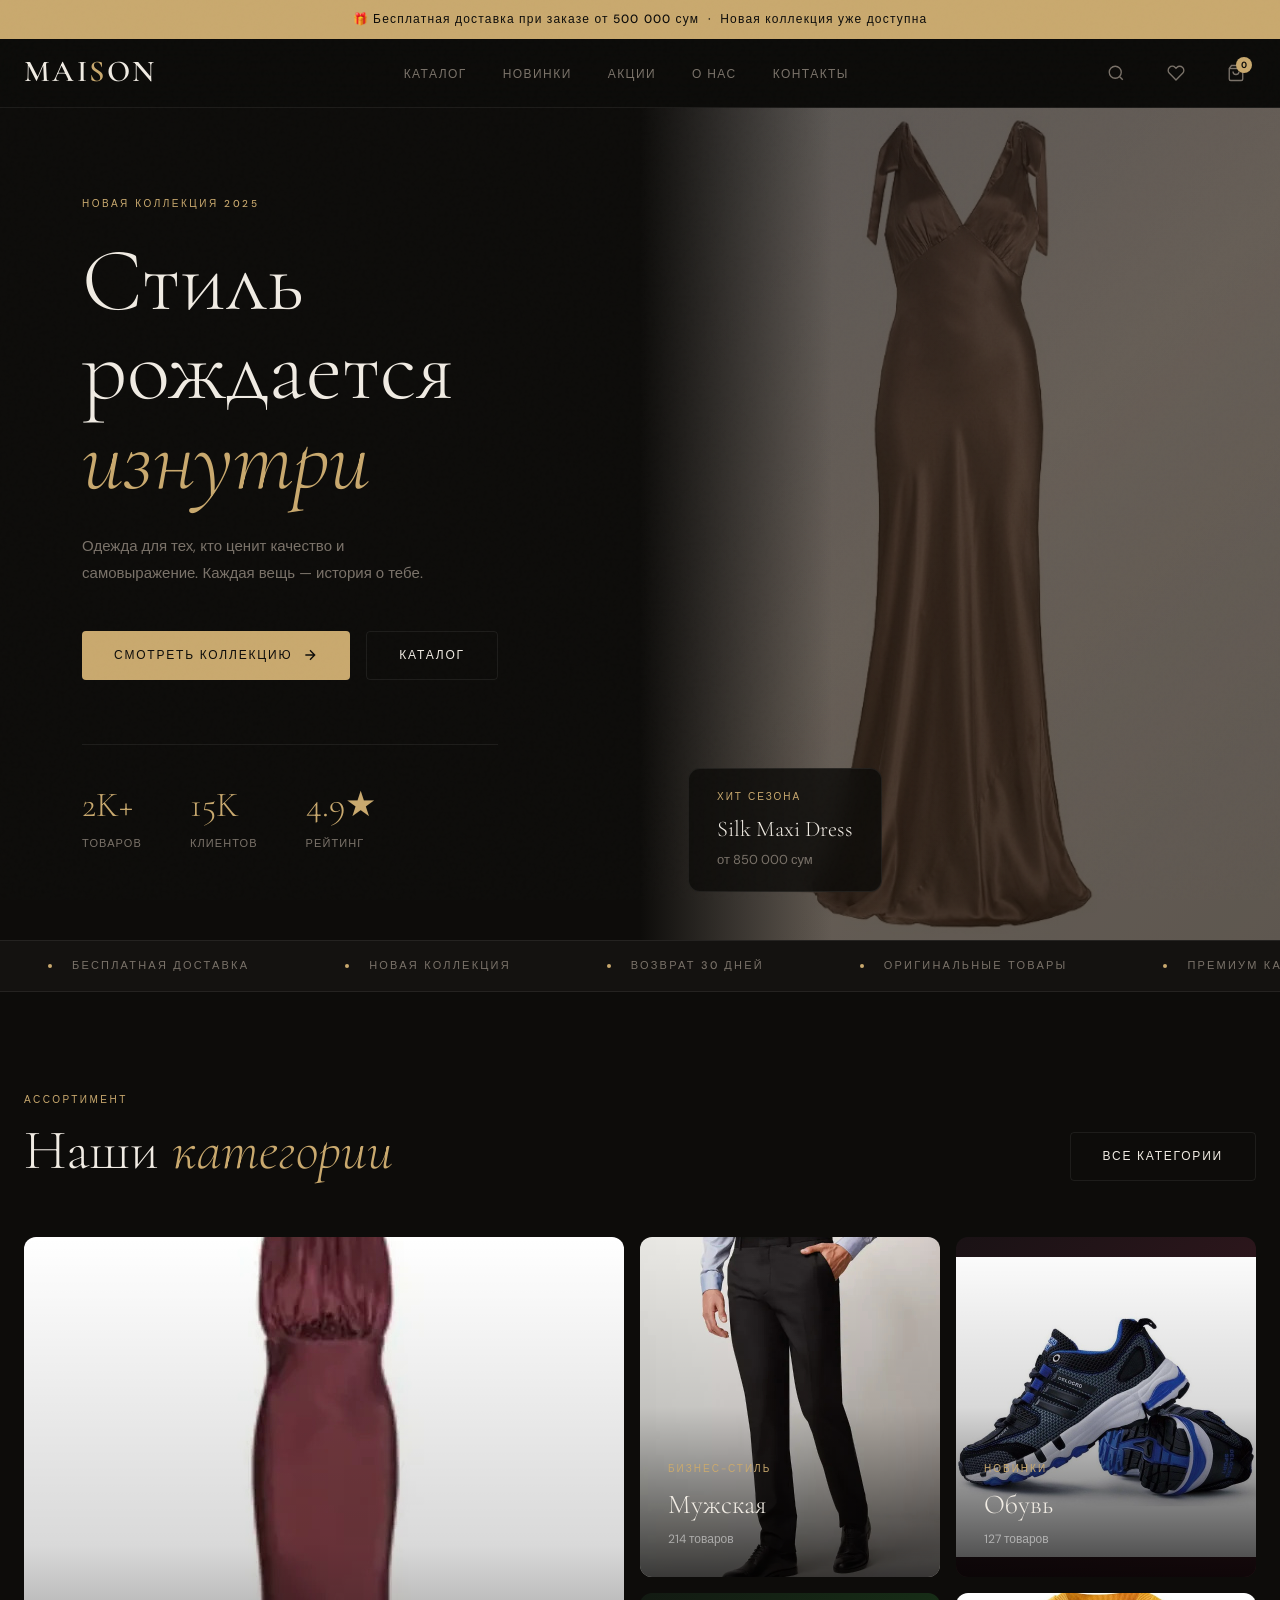
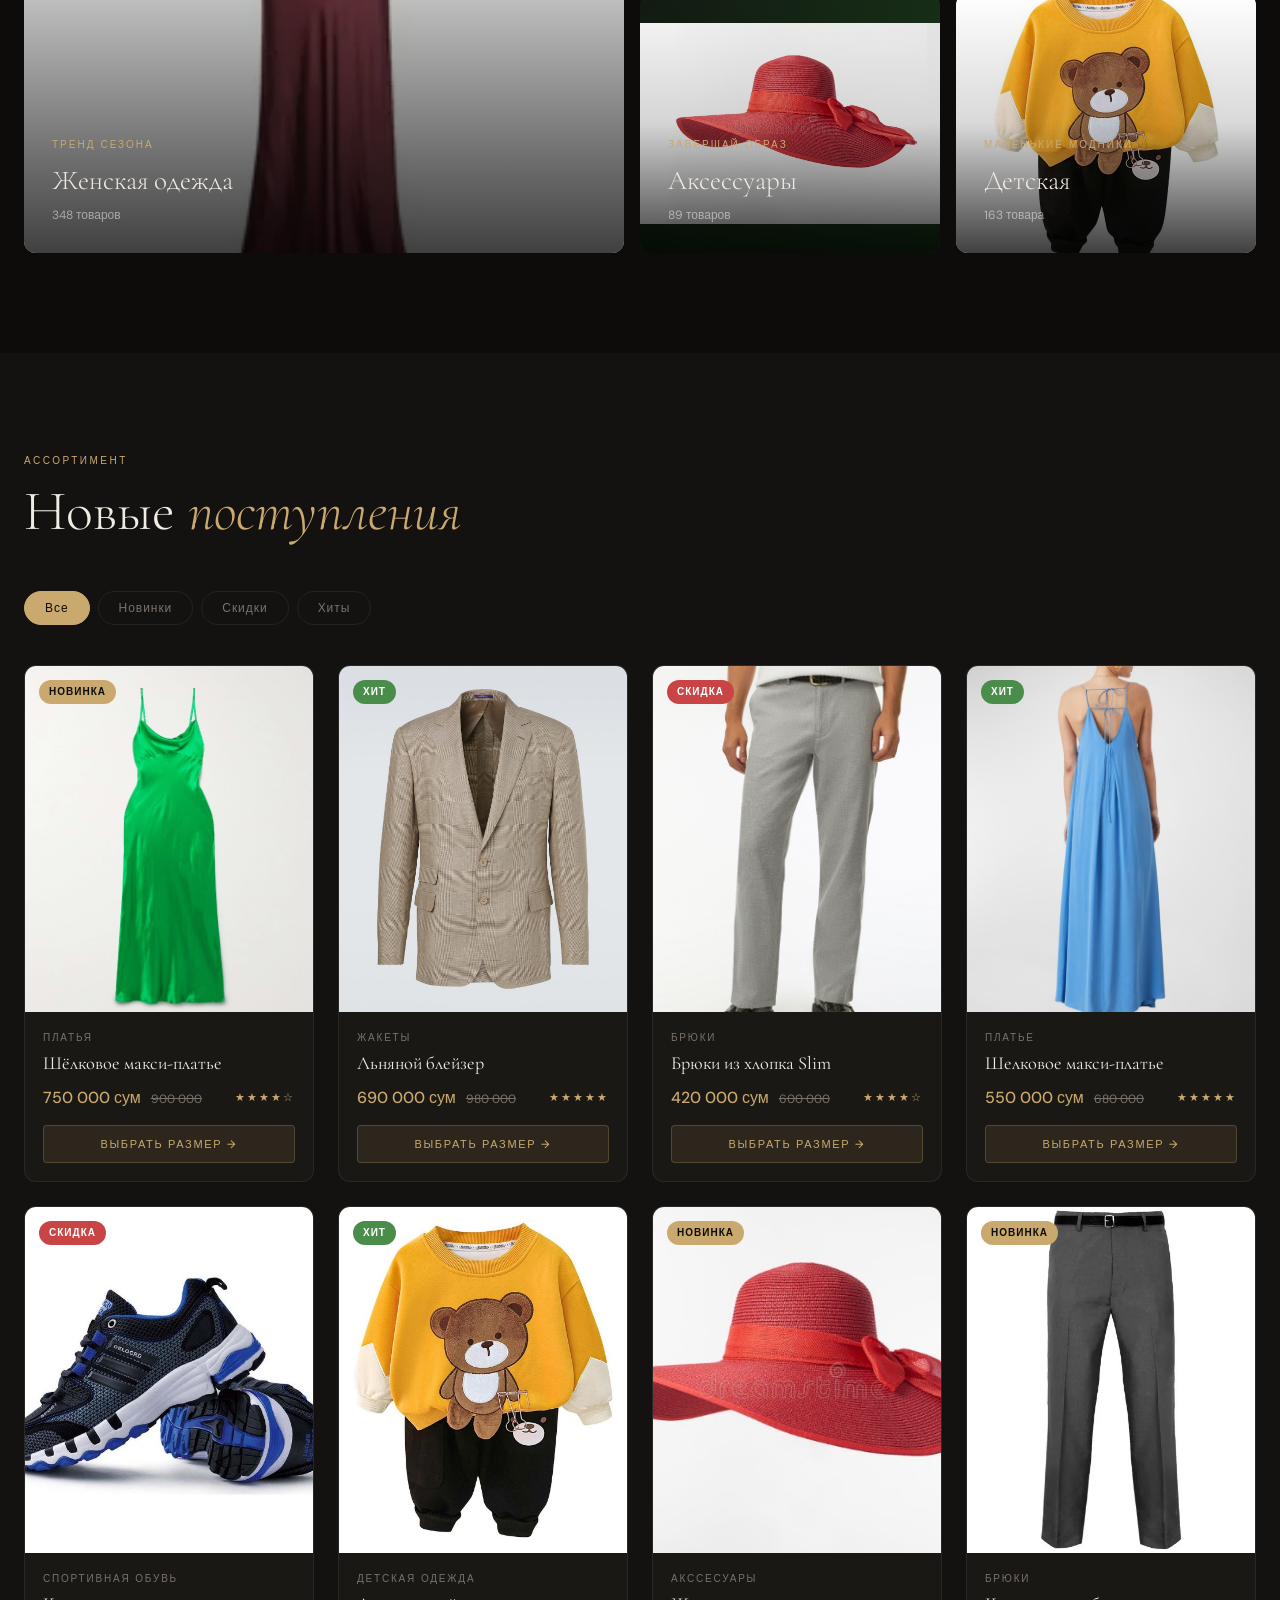
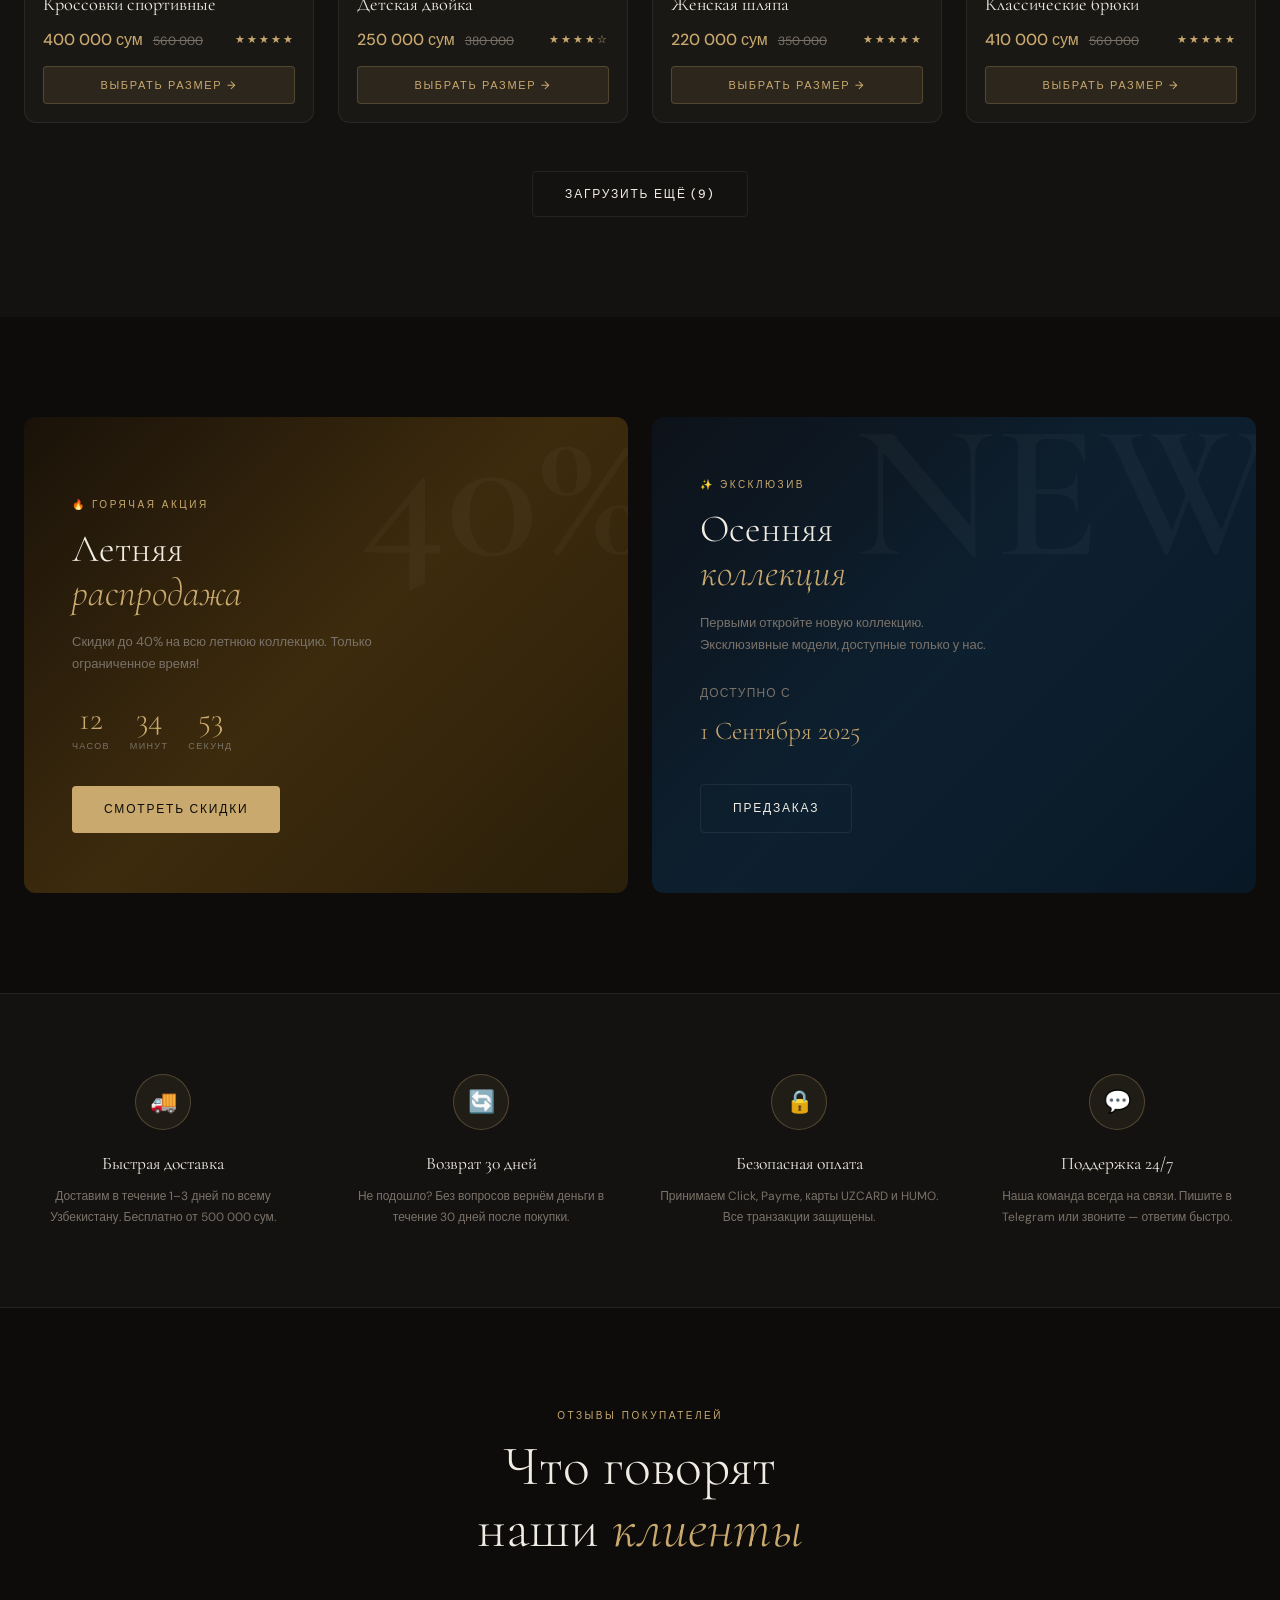
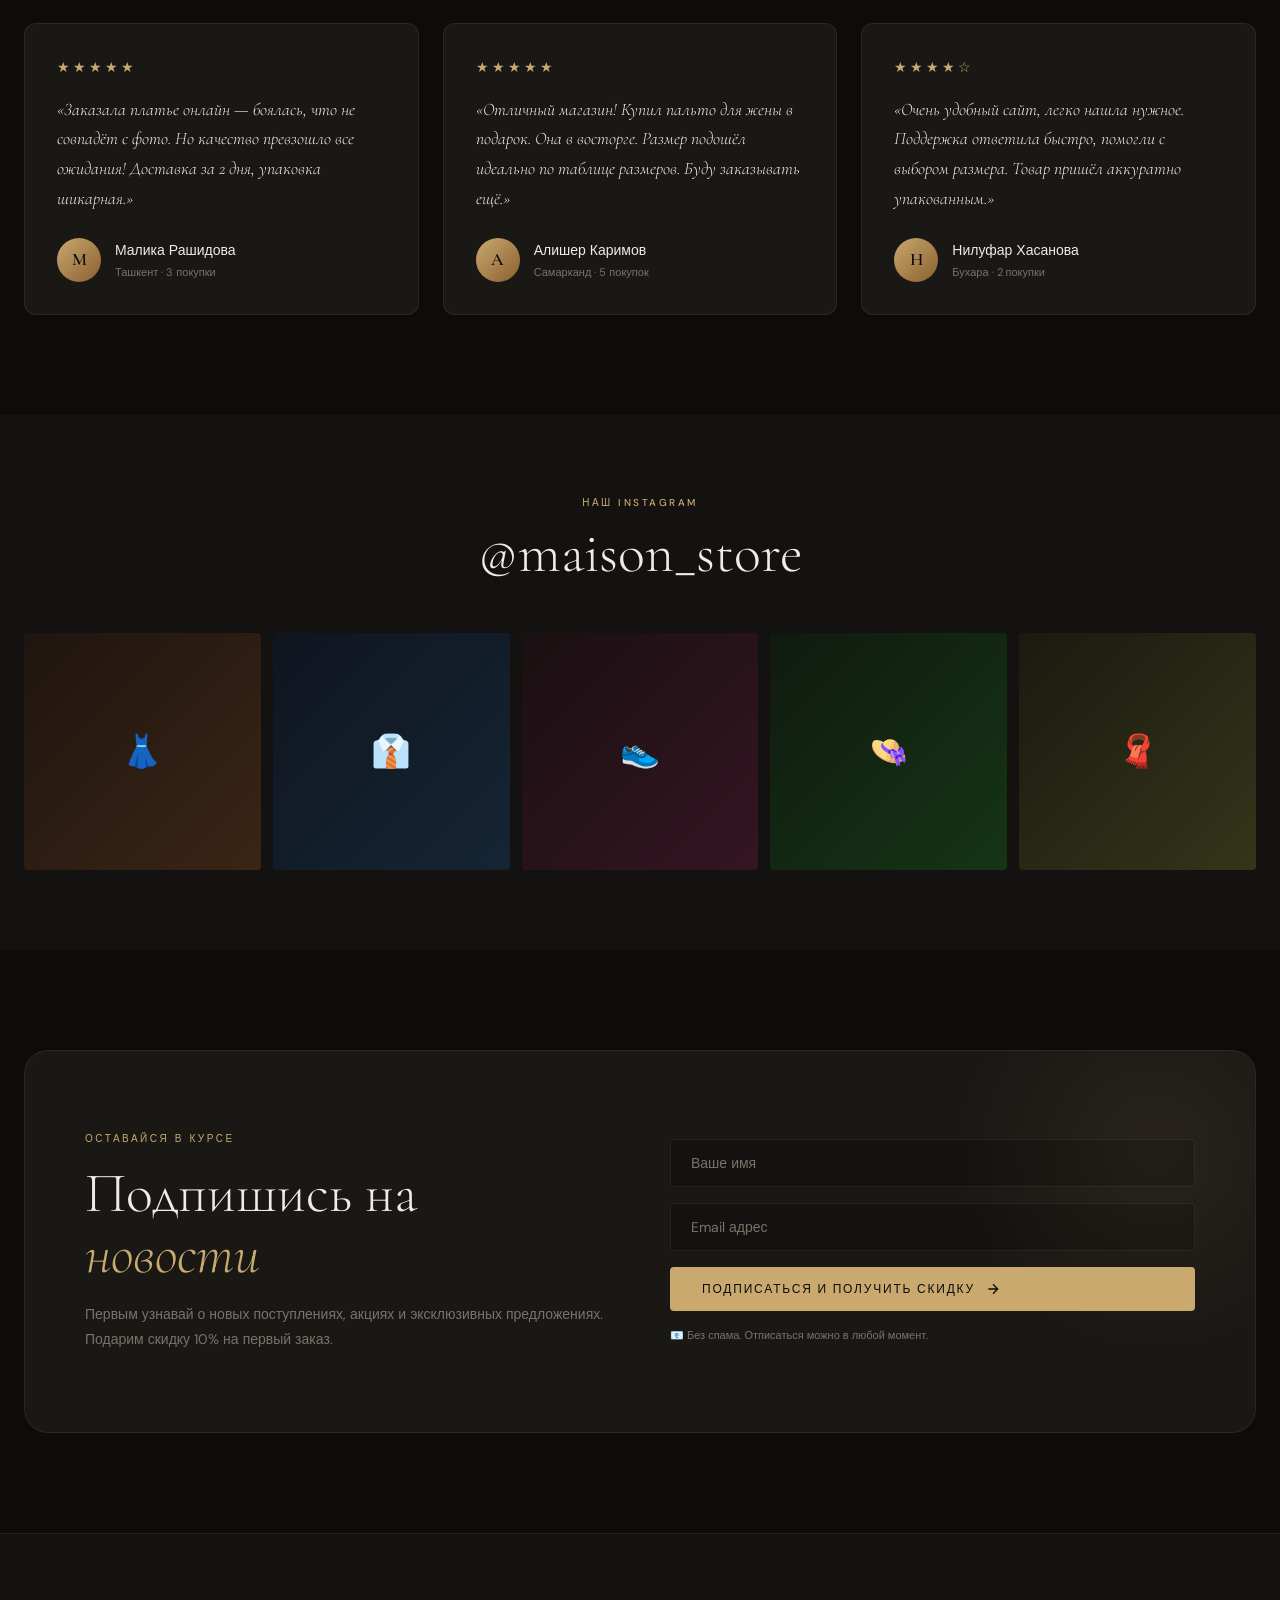
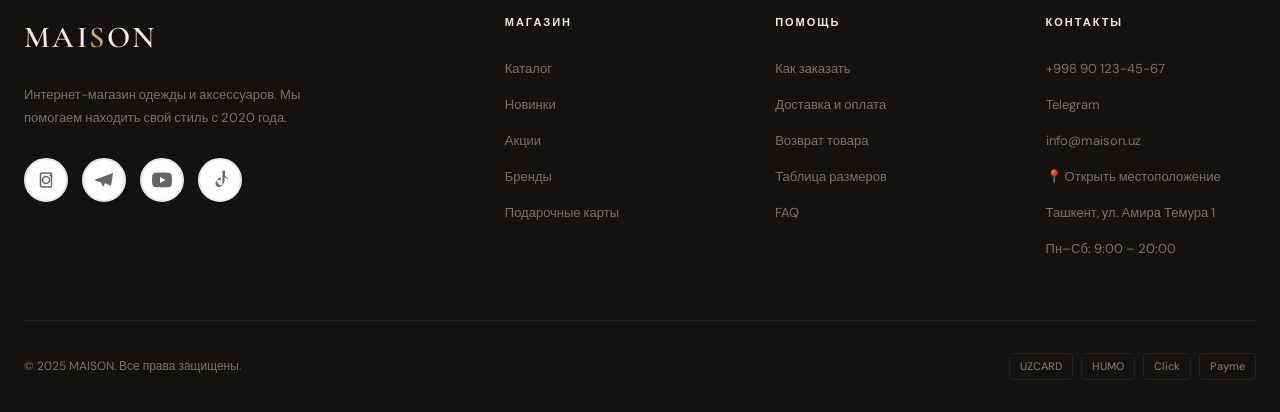
==== commit 1368a17f: "подключил payment.js" ====
--- a/index.html
+++ b/index.html
@@ -10,7 +10,7 @@
   <link rel="stylesheet" href="css/style.css" />
   <link rel="stylesheet" href="css/images/product-images.css" />
   <link rel="stylesheet" href="css/modal.css" />
-  <script src="./js/script.js" defer></script>
+  
   
 
  
@@ -559,8 +559,8 @@
 </div>
 
 
-
-<script src="js/payment.js"></script>
+<script src="./js/script.js" defer></script>
+<script src="./js/payment.js"></script>
 
 
 
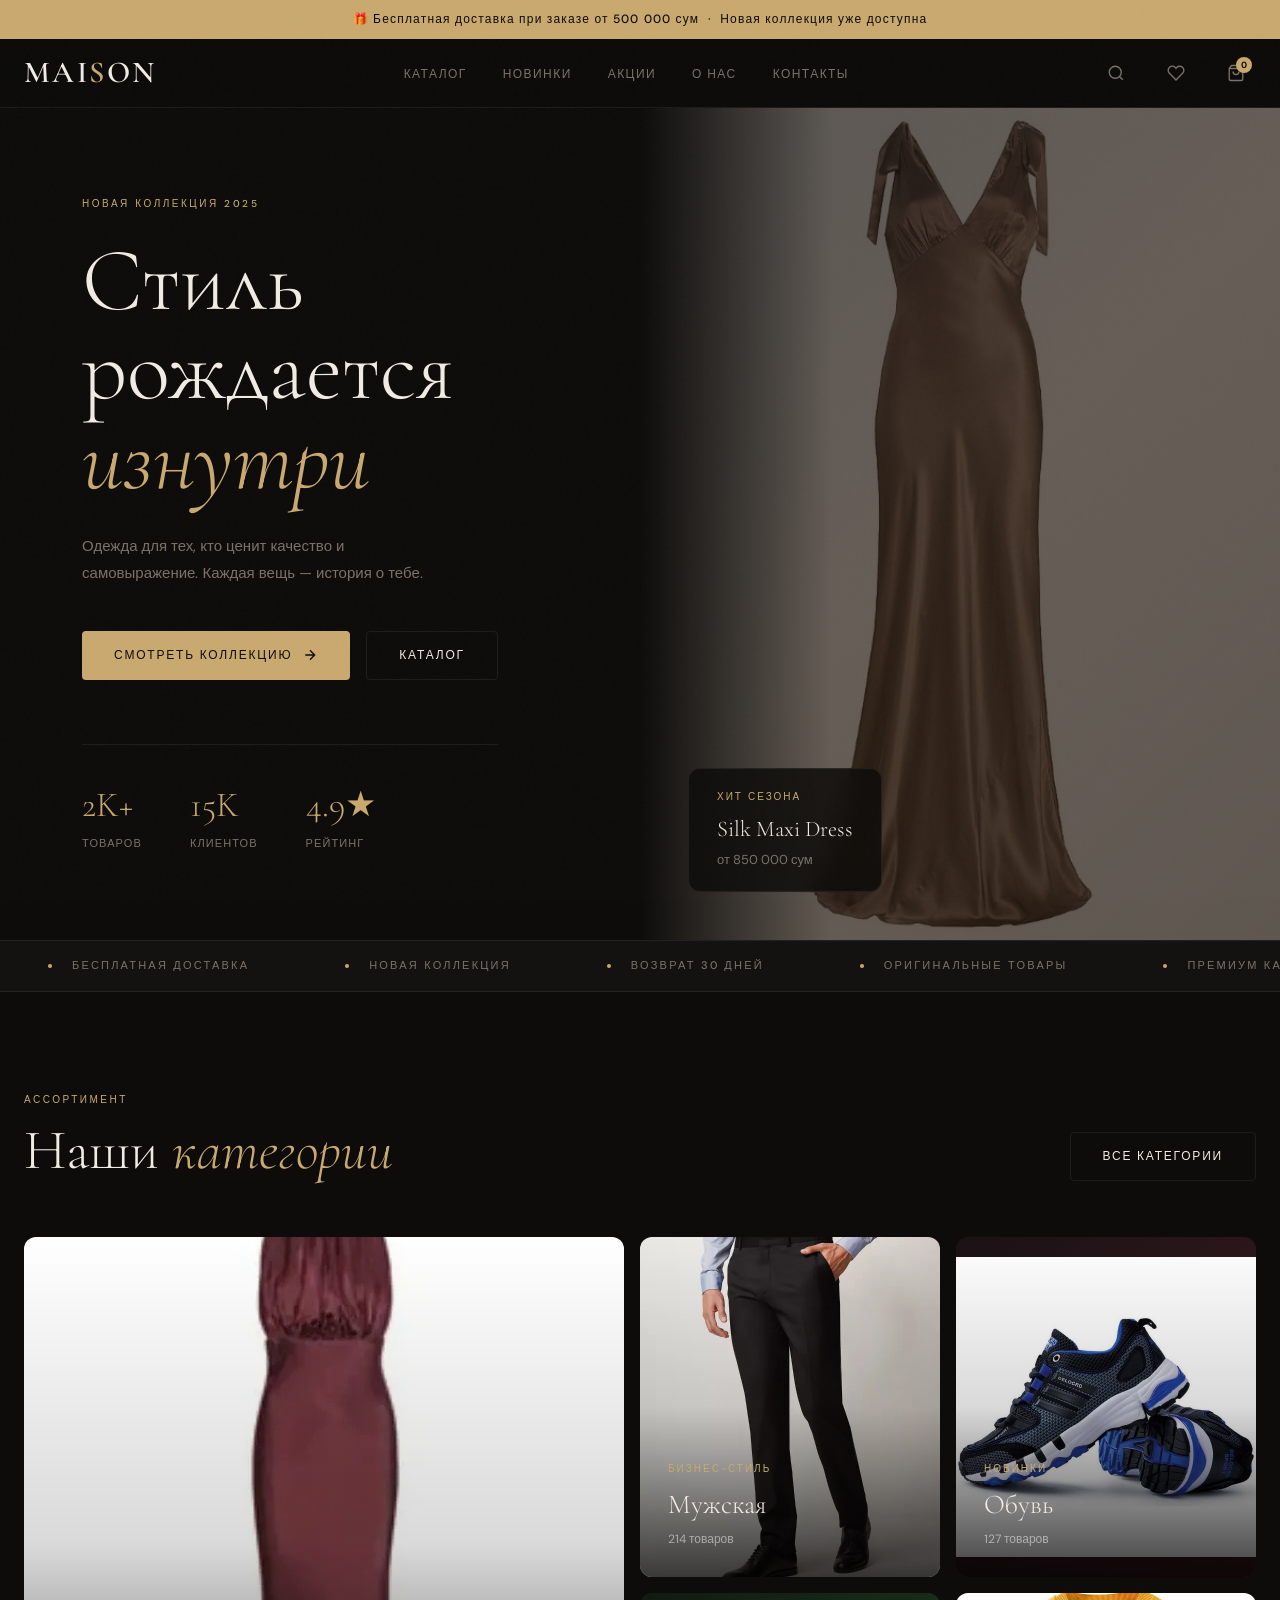
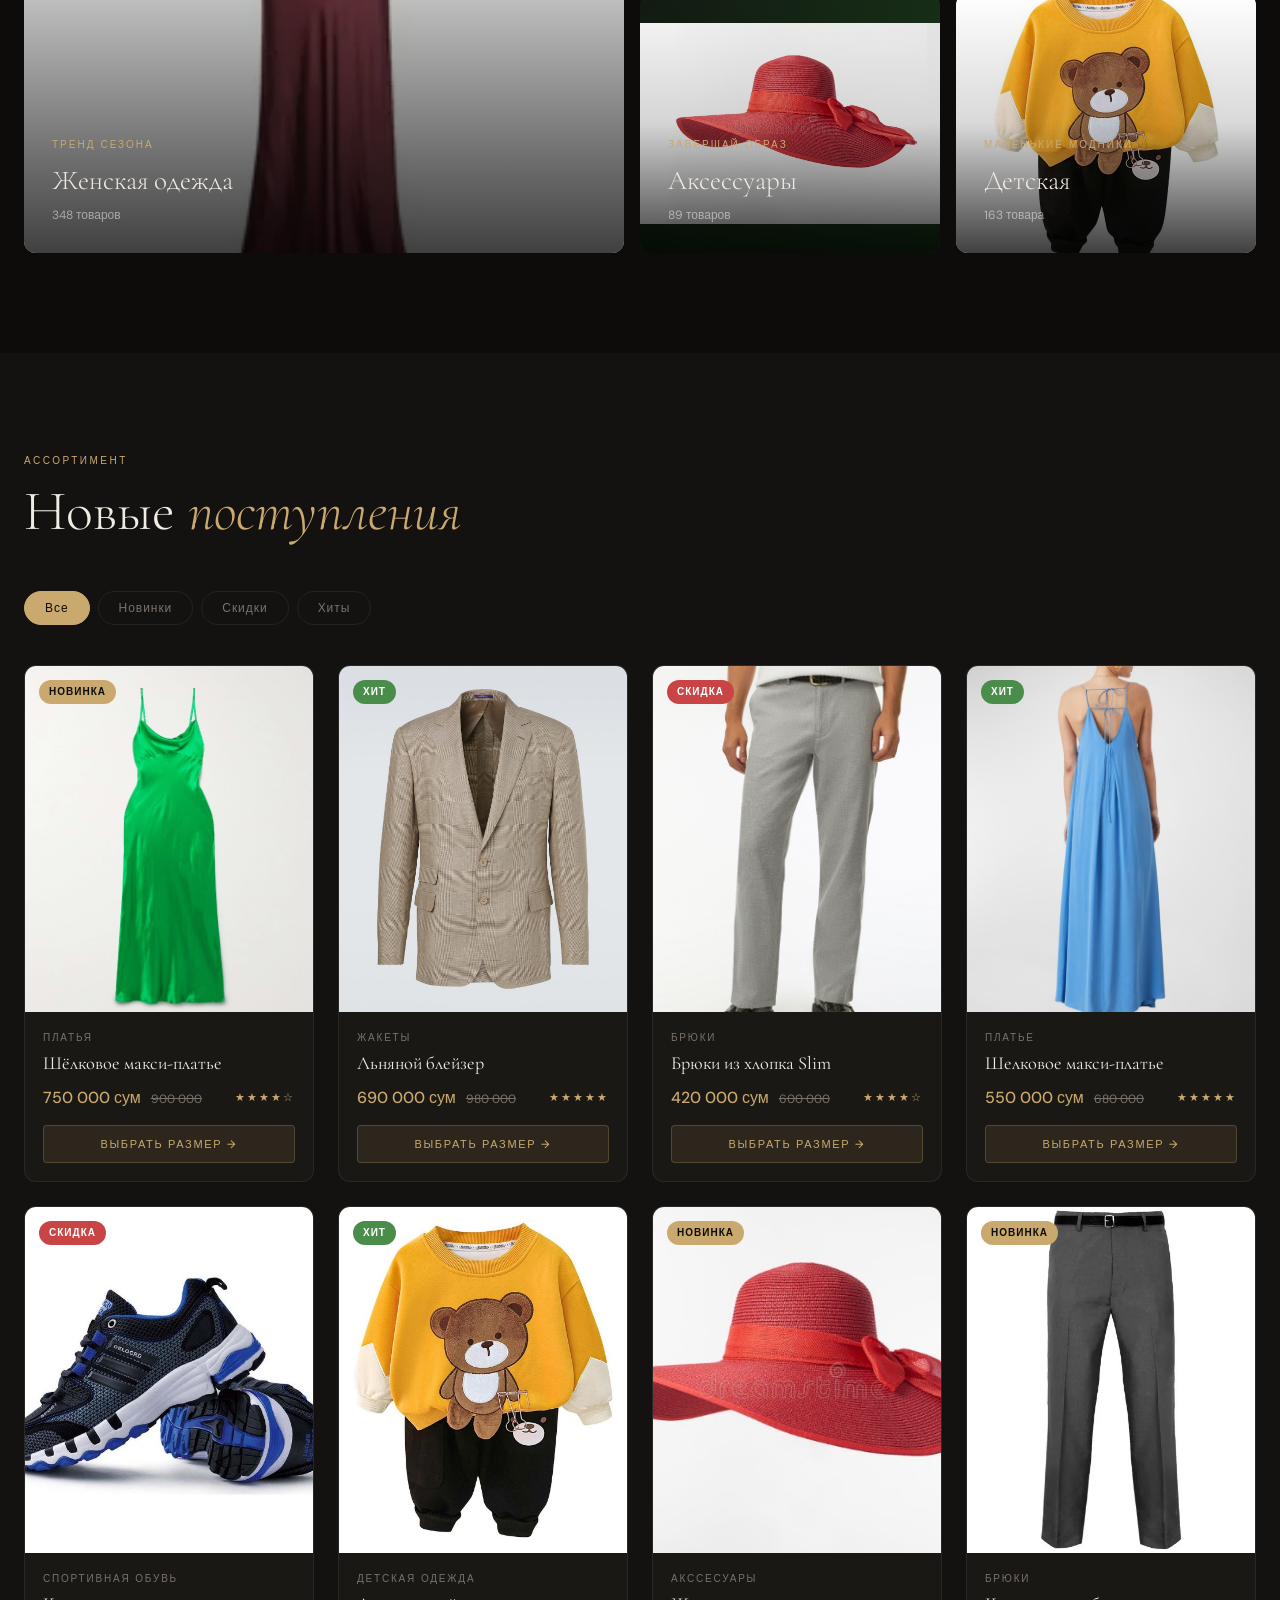
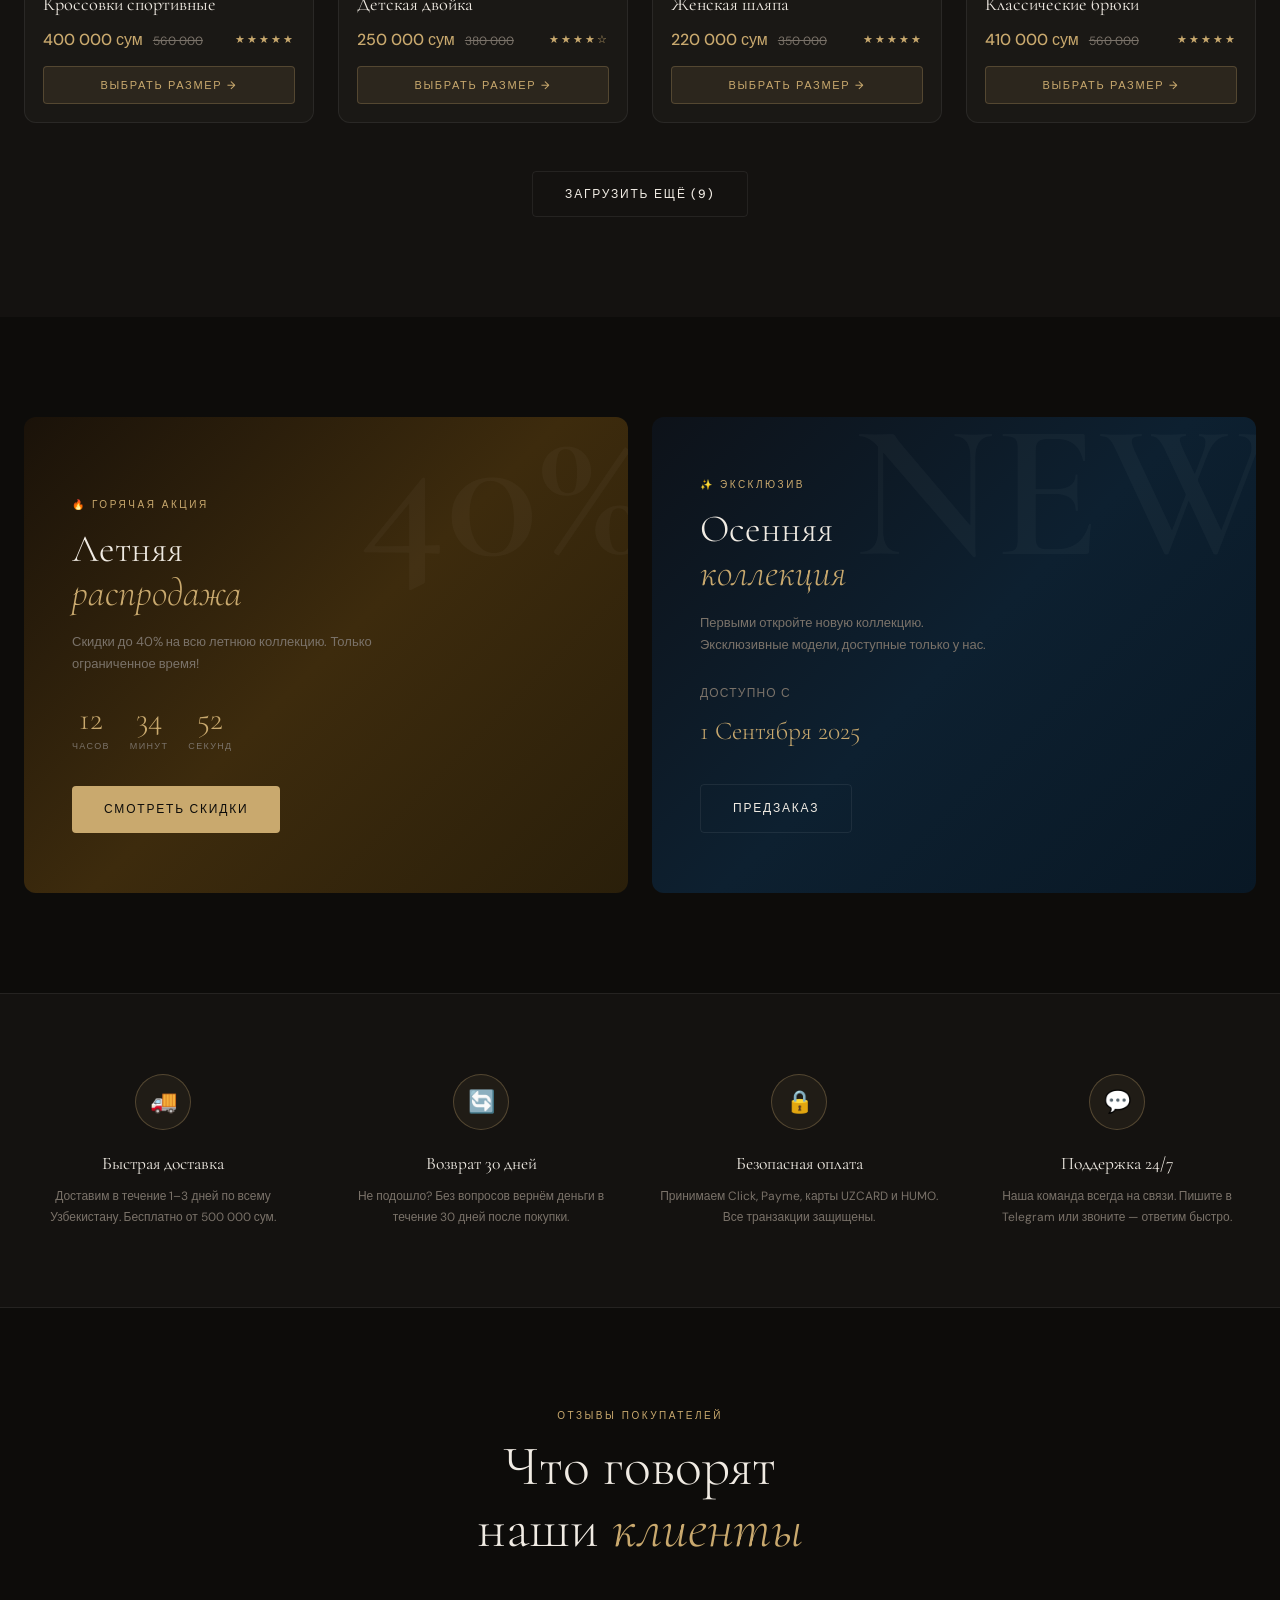
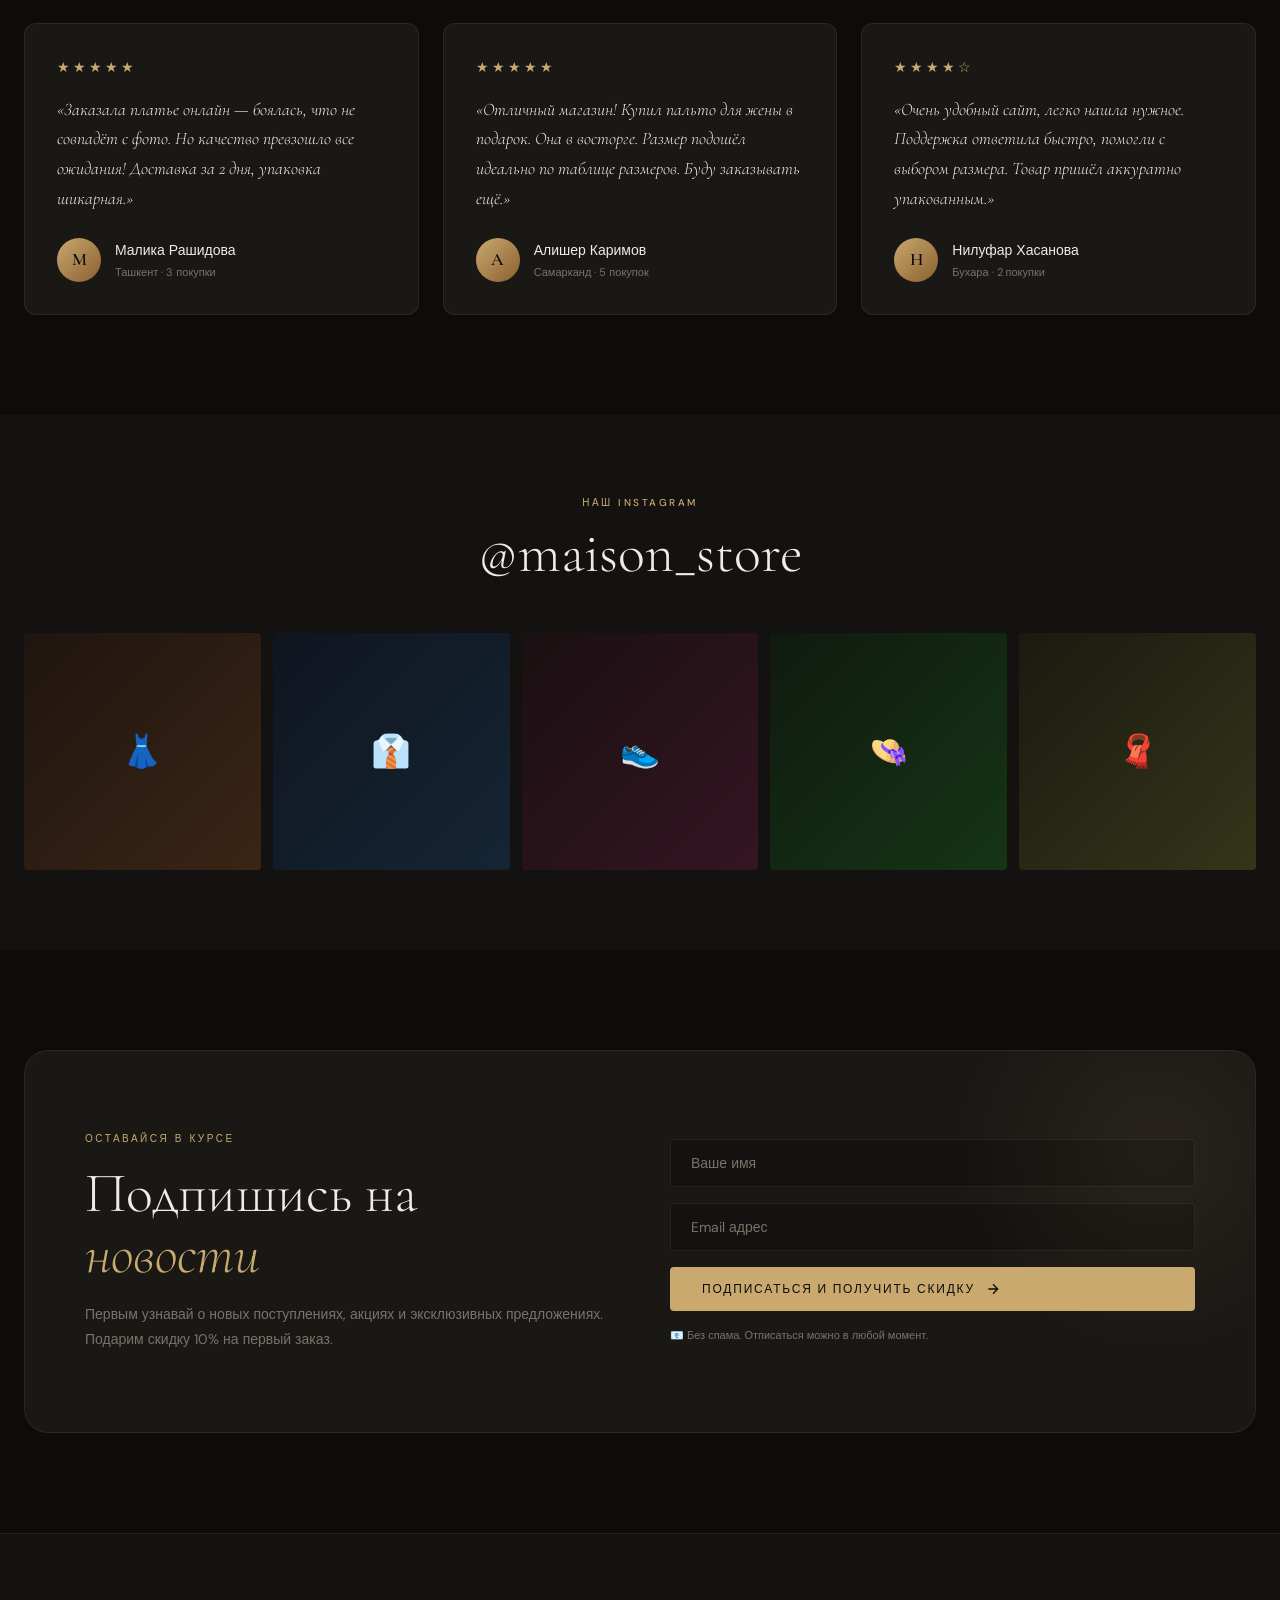
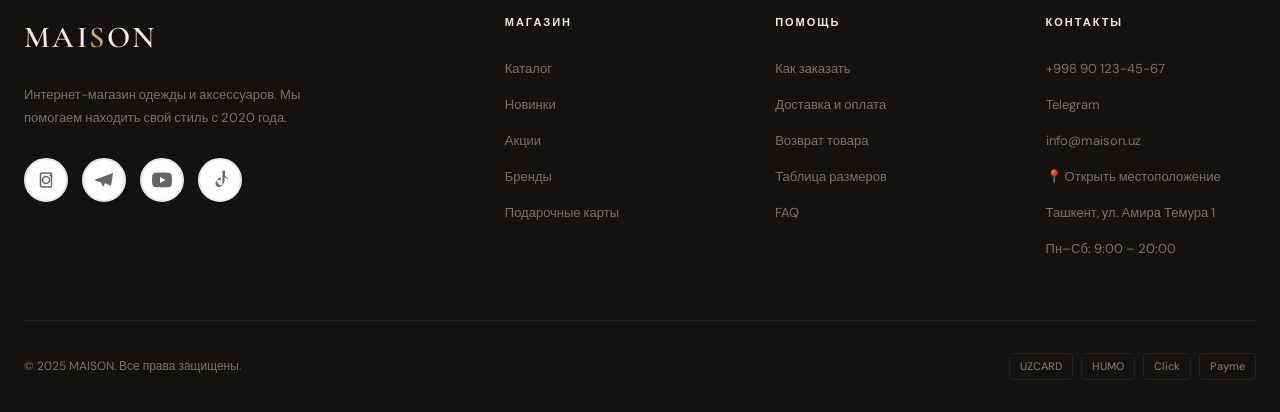
==== commit d10e1955: "подключил payment.js" ====
--- a/index.html
+++ b/index.html
@@ -536,7 +536,7 @@
         <span class="cart-total-label">Итого</span>
         <span class="cart-total-price" id="cartTotal">0 сум</span>
       </div>
-      // В cart-footer замените кнопку на вызов модала оплаты
+      
 <button class="cart-checkout" onclick="openCheckout()">Оформить заказ</button>
     </div>
   </div>
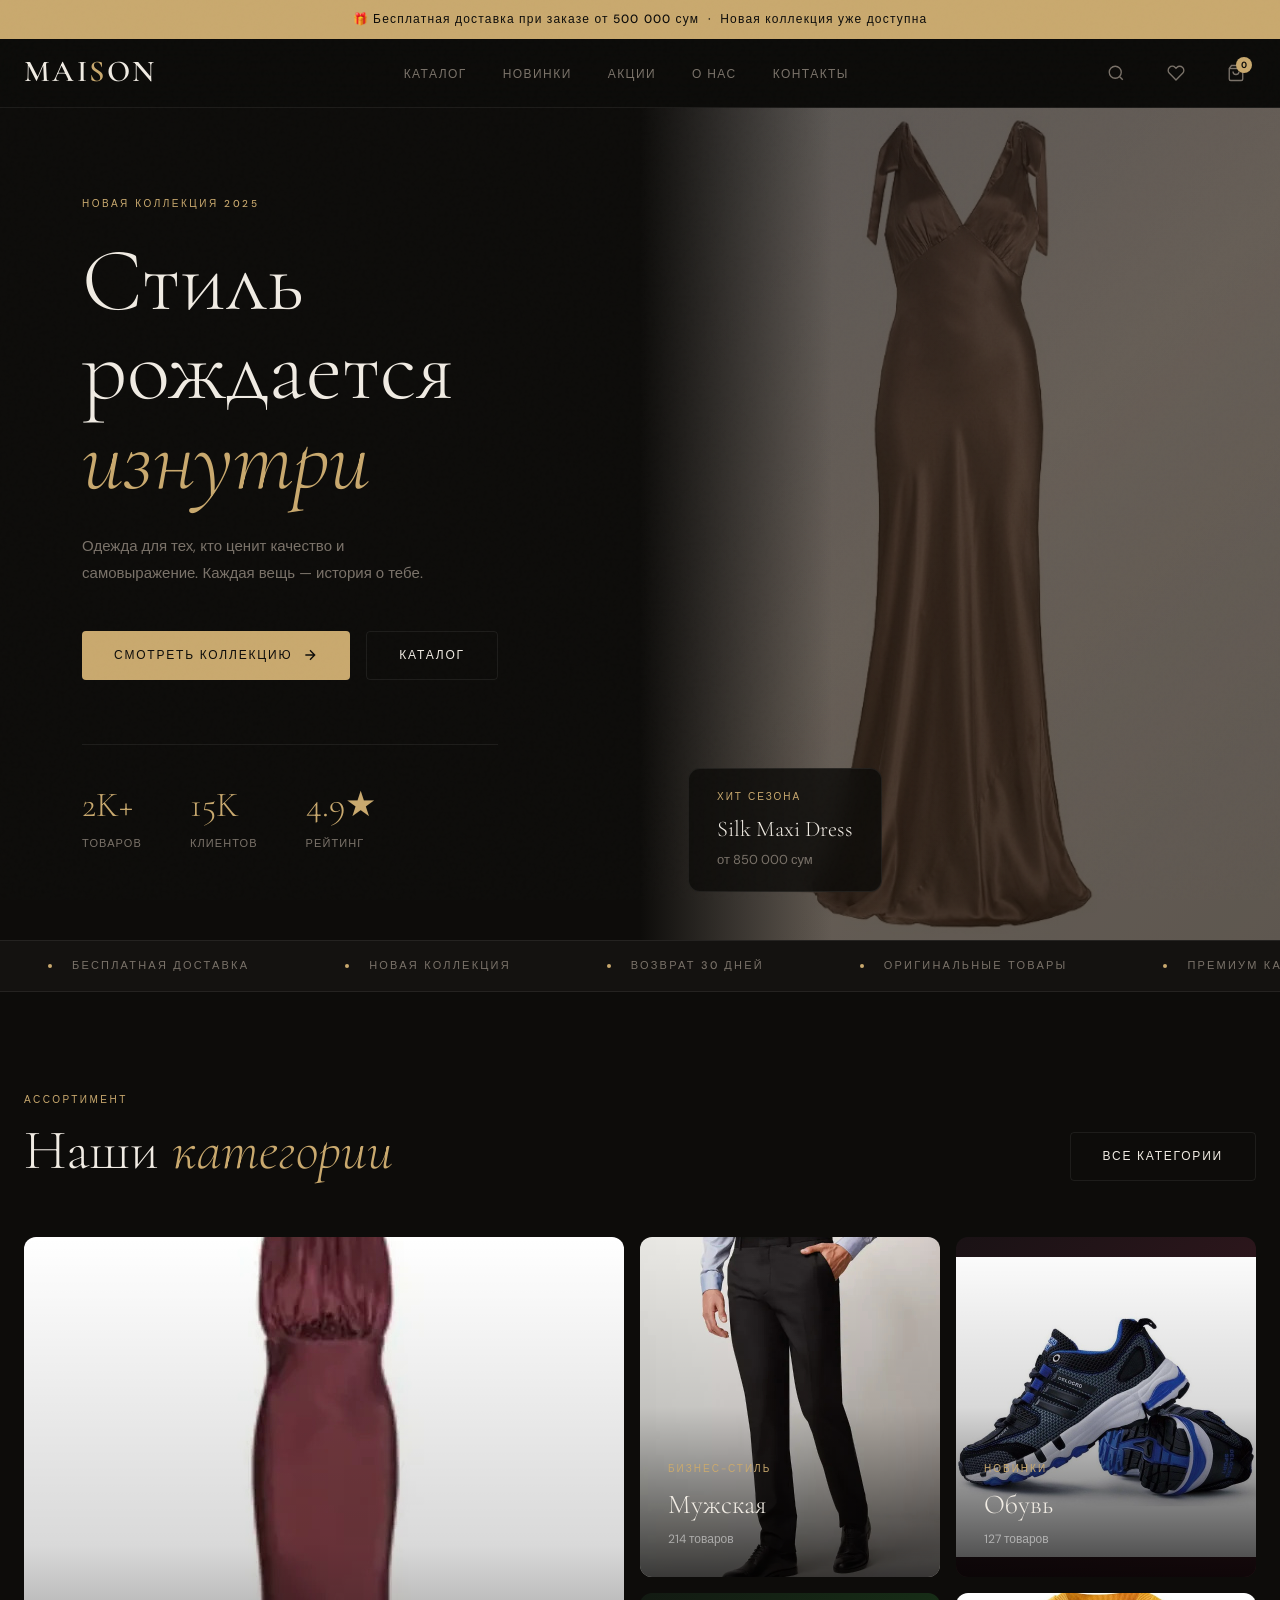
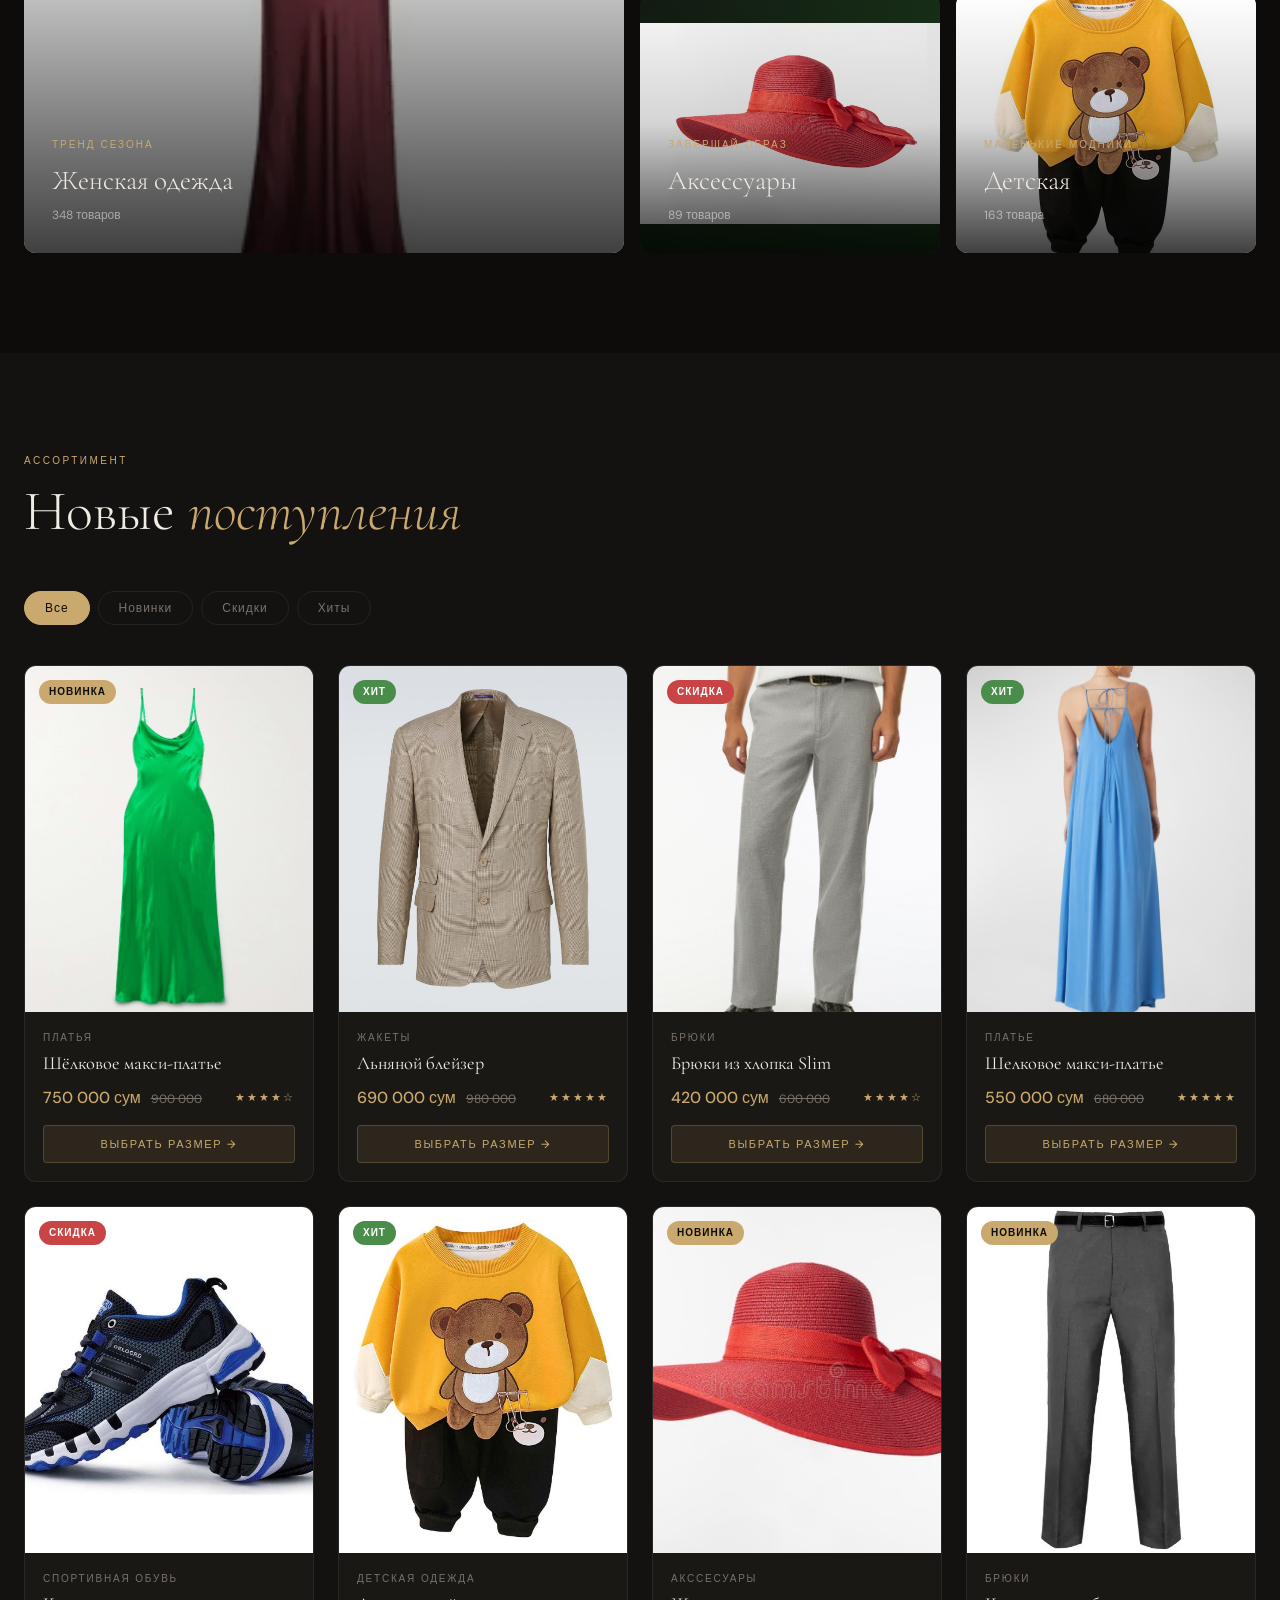
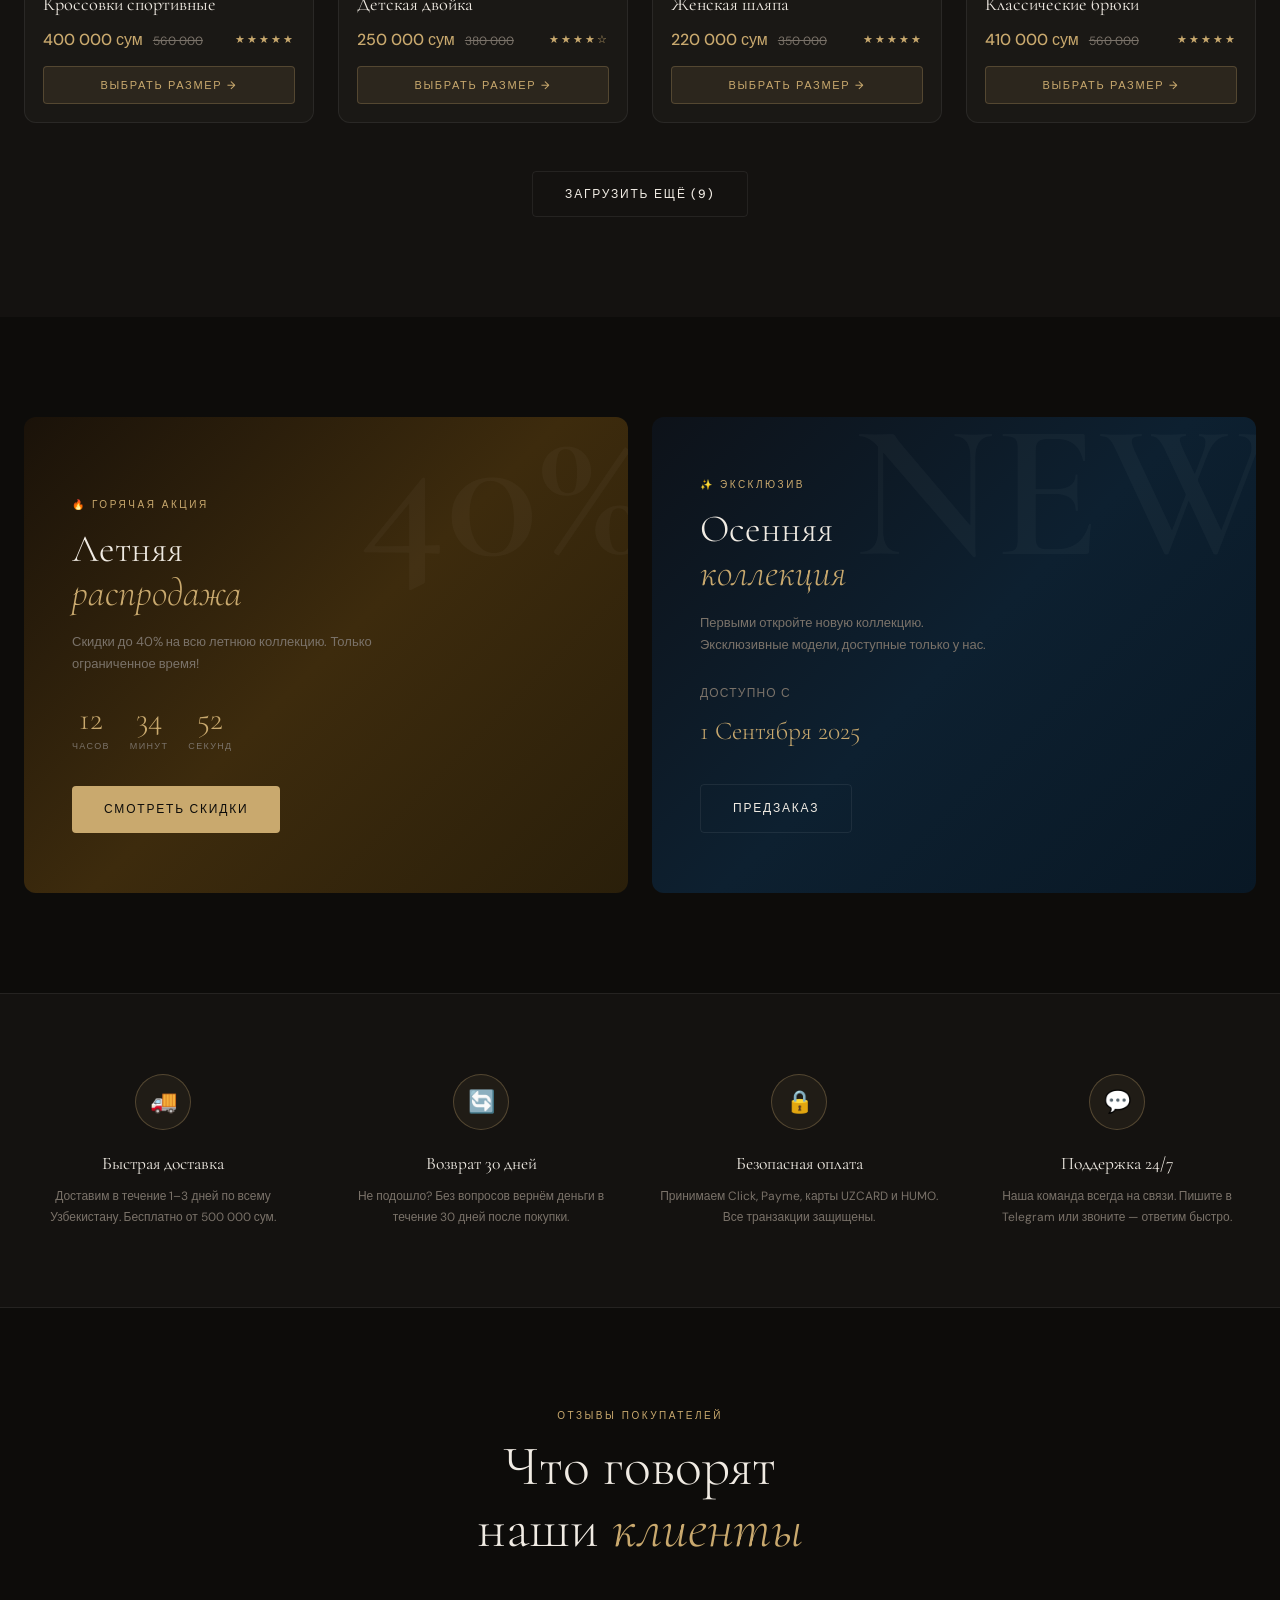
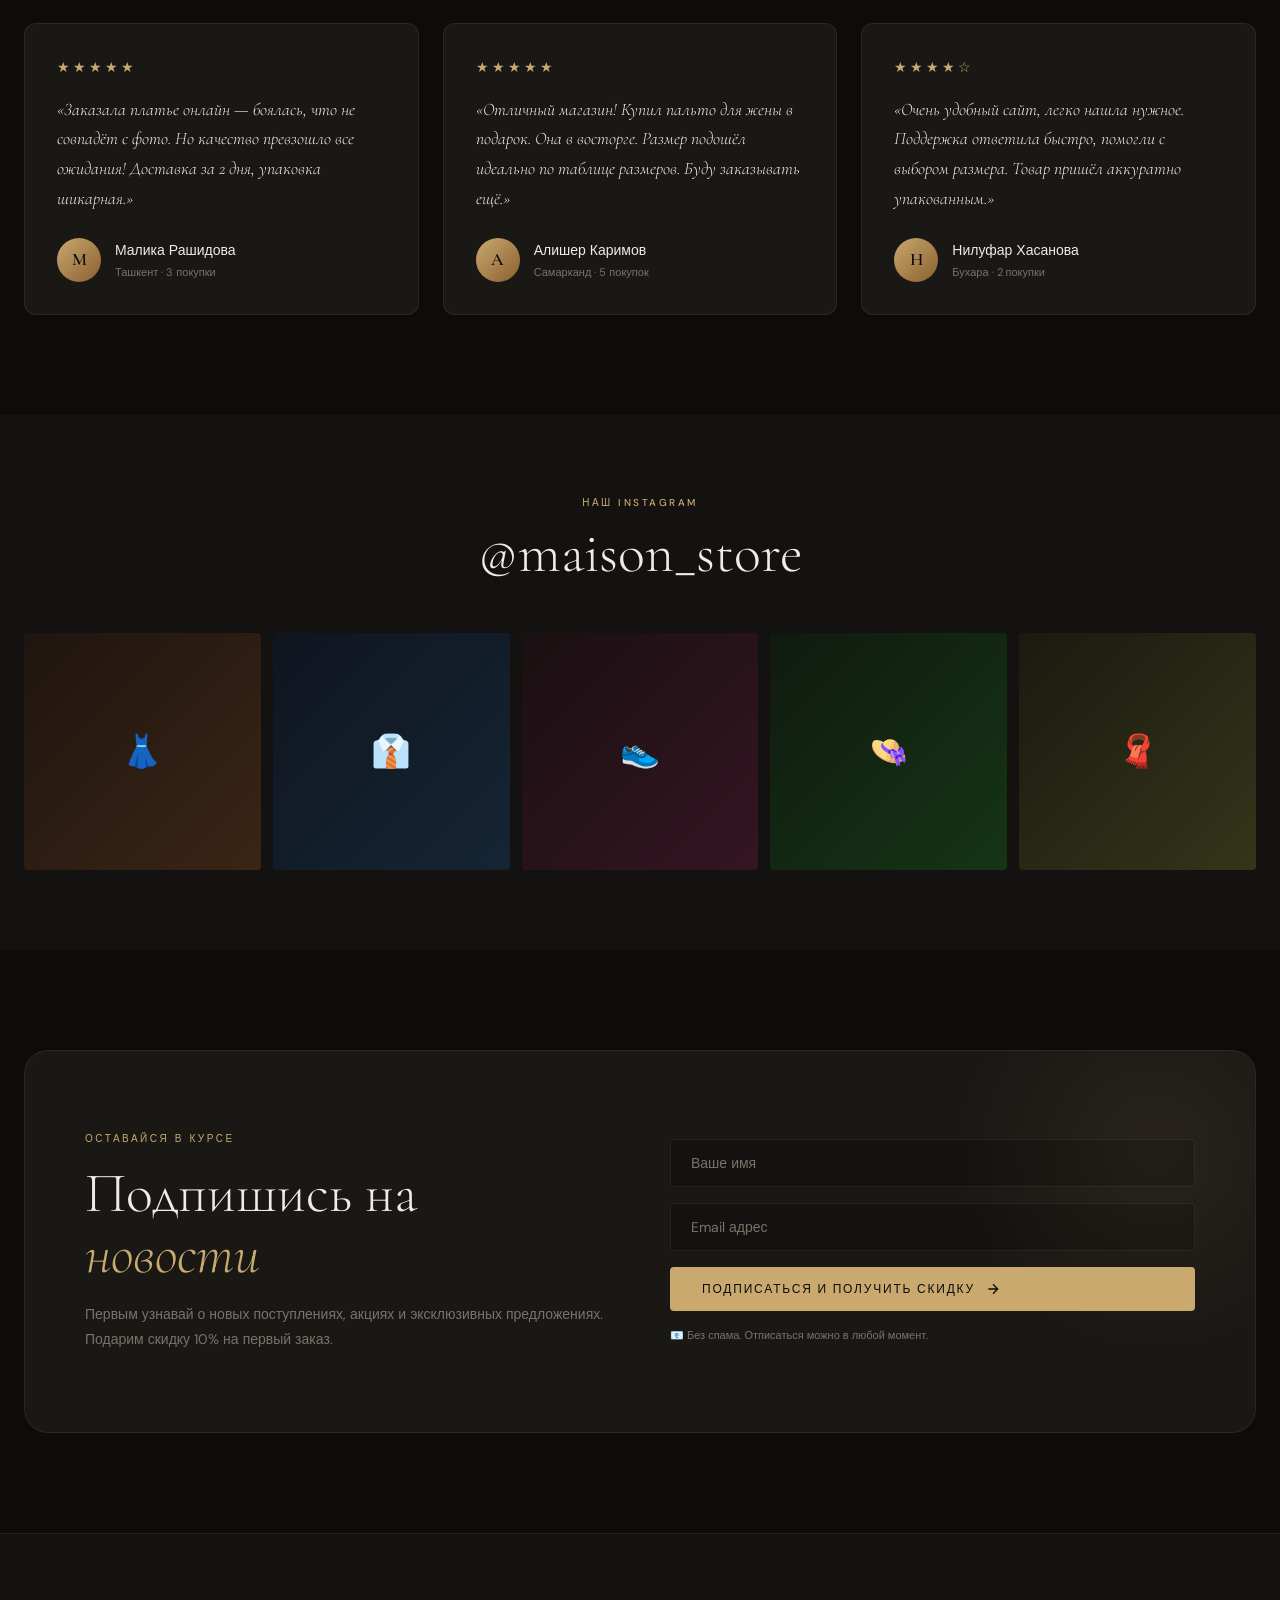
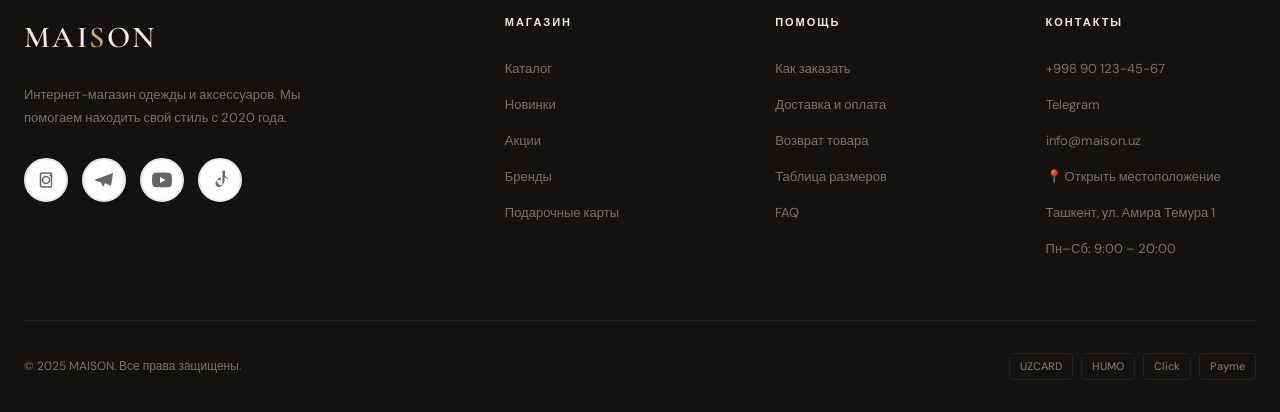
==== commit 3f720a87: "подключили2" ====
--- a/index.html
+++ b/index.html
@@ -560,7 +560,7 @@
 
 
 <script src="./js/script.js" defer></script>
-<script src="./js/payment.js"></script>
+<script src="./js/payment.js" defer></script>
 
 
 
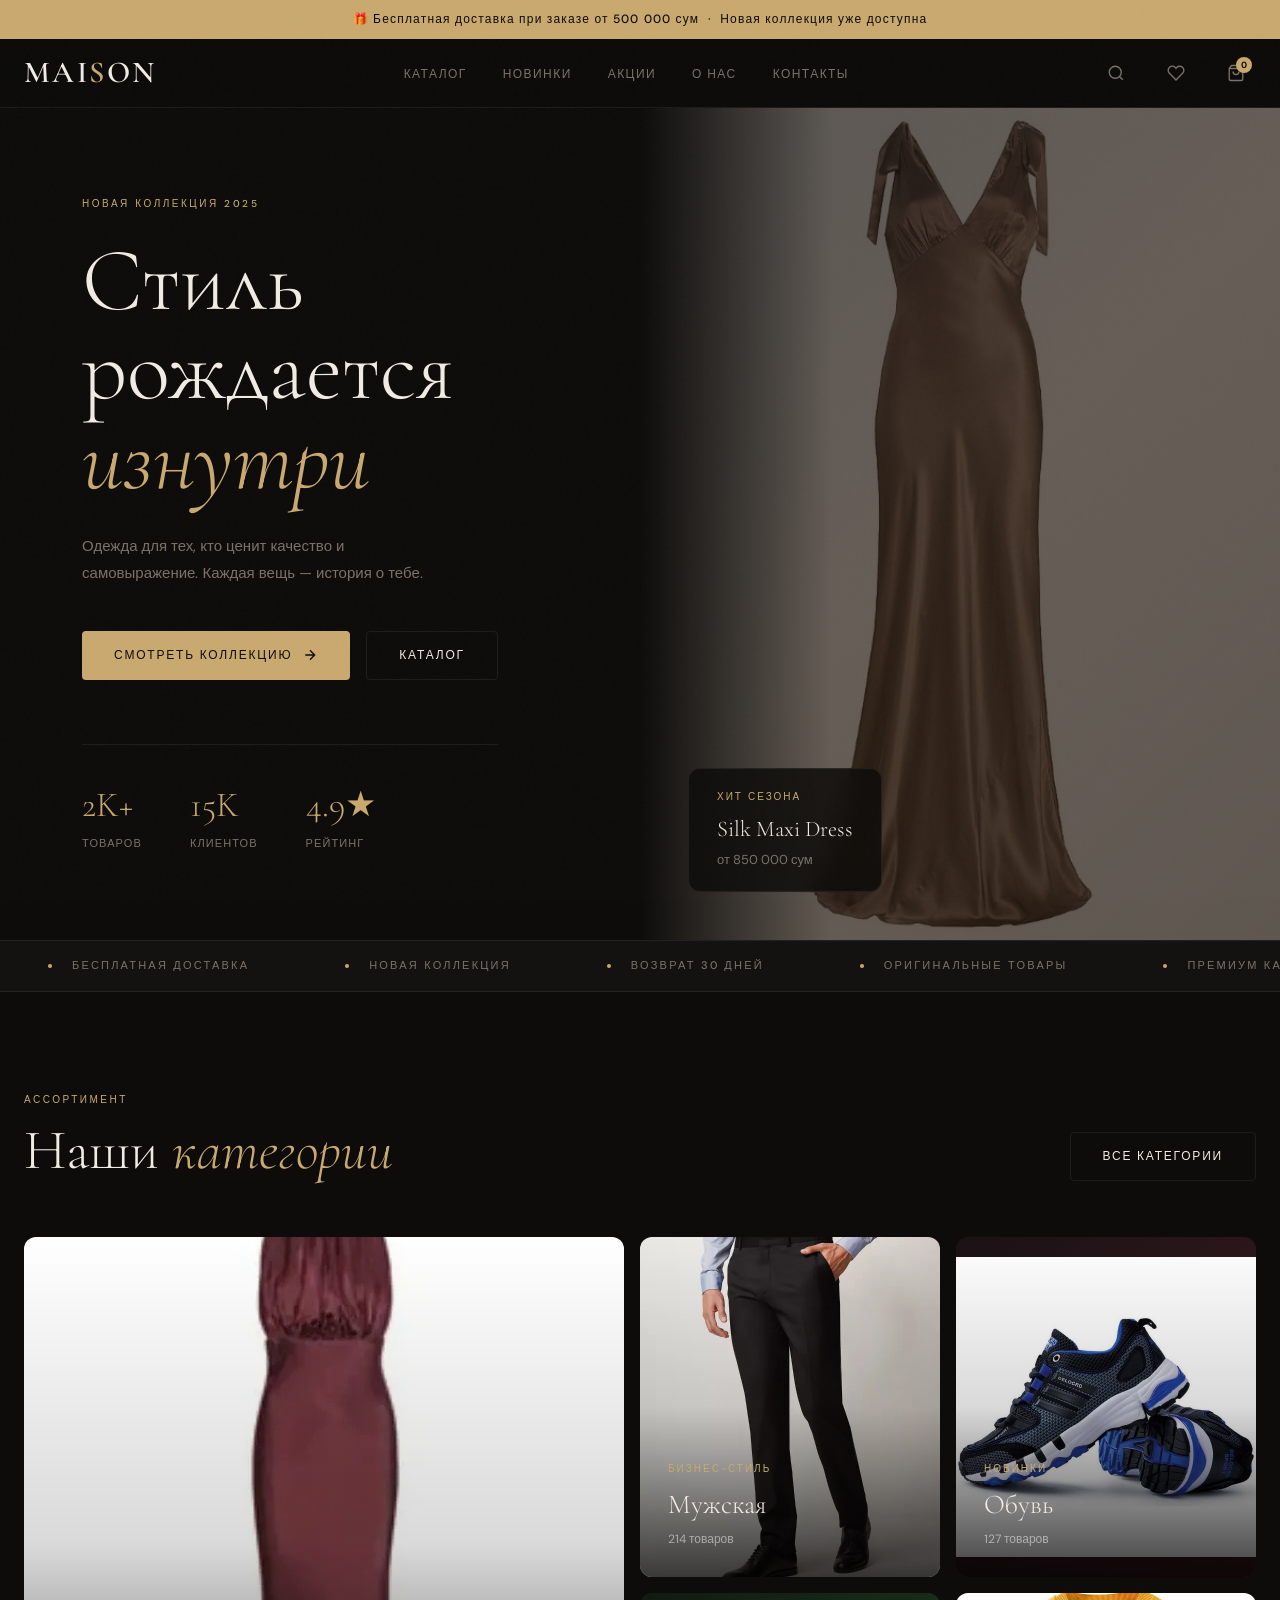
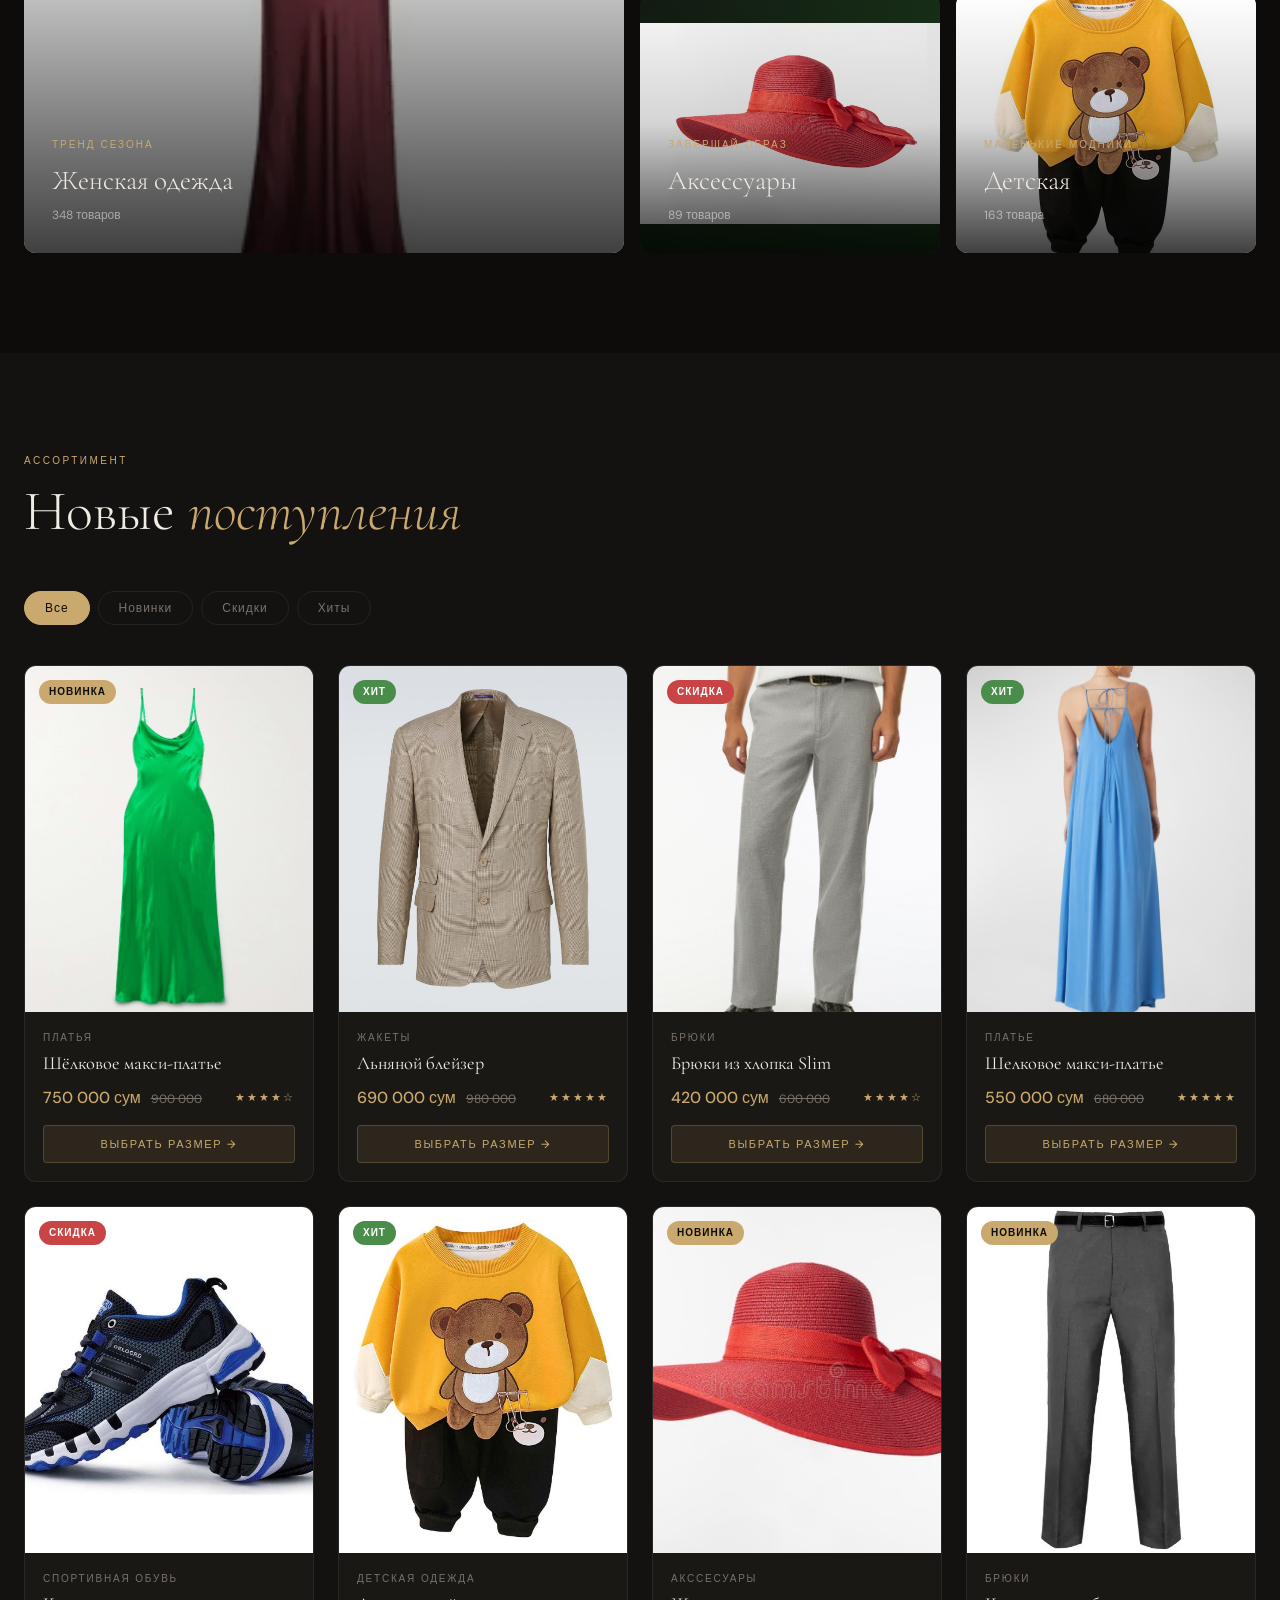
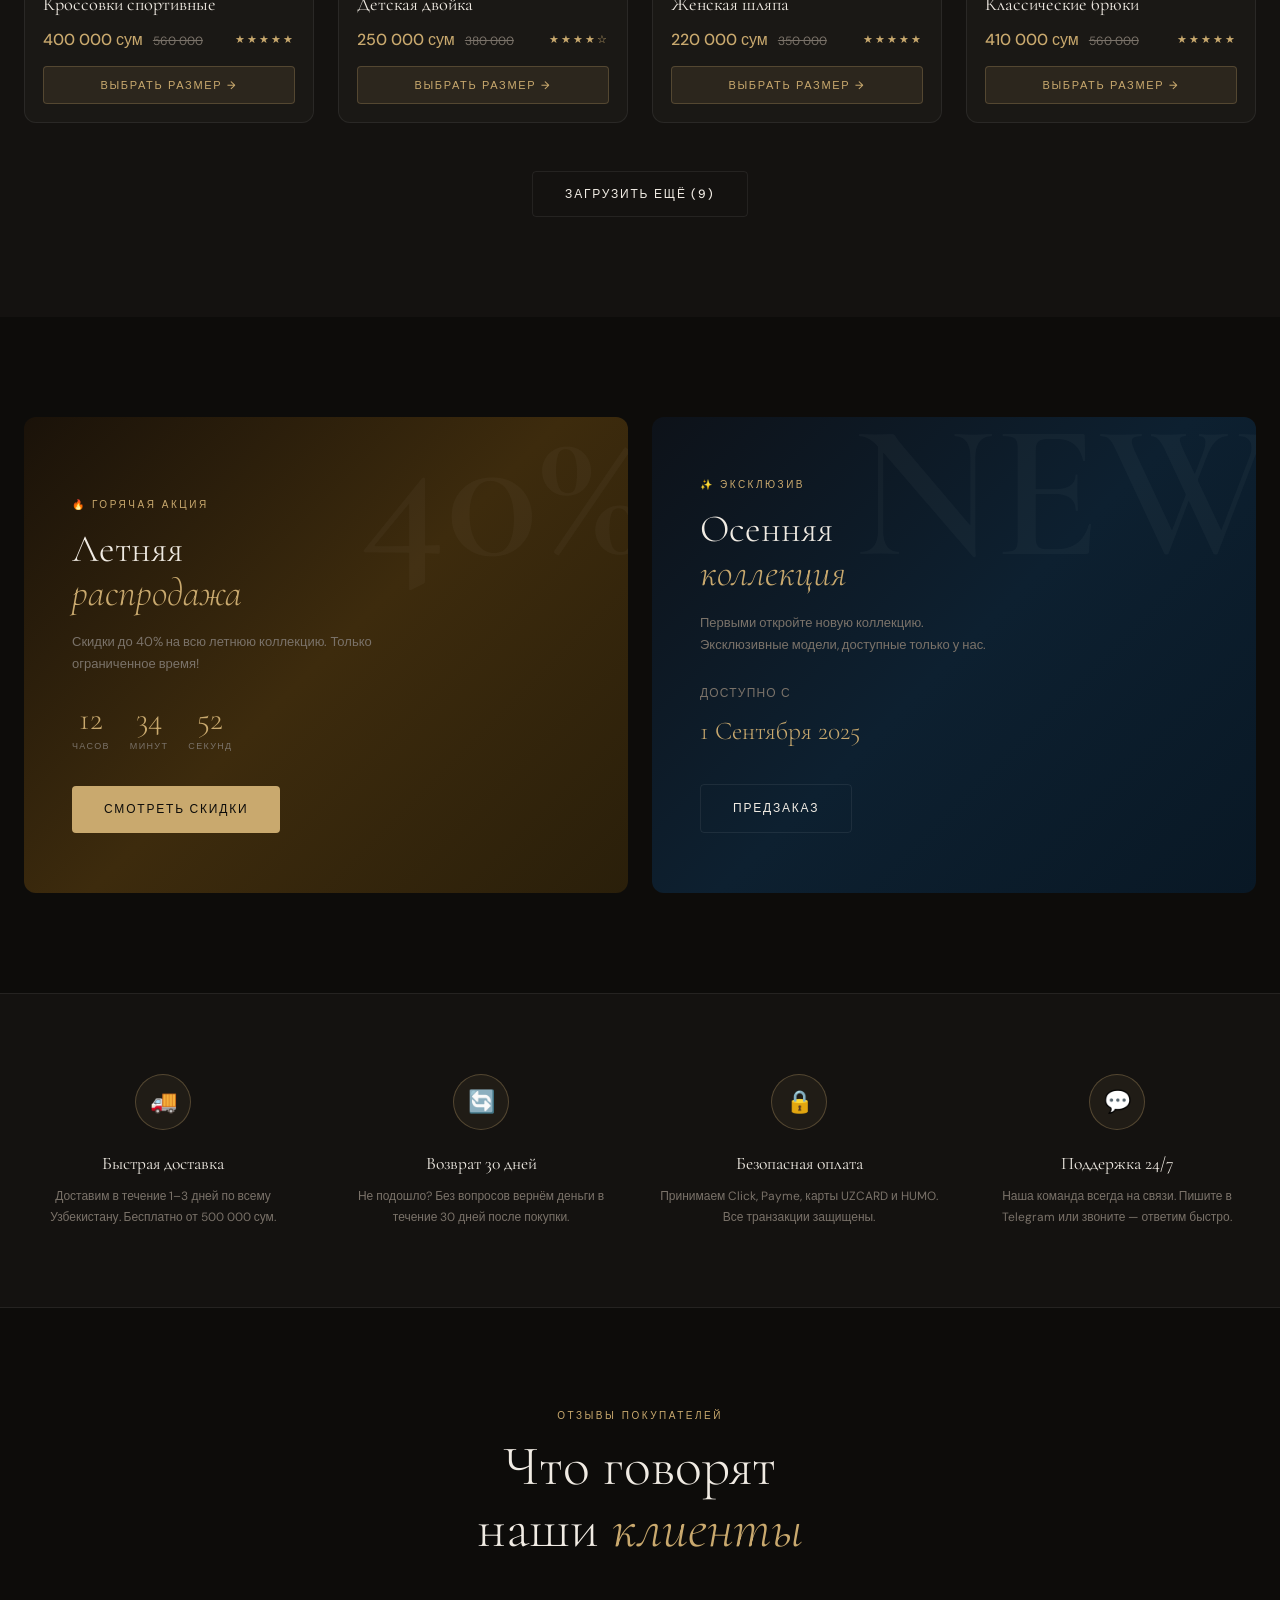
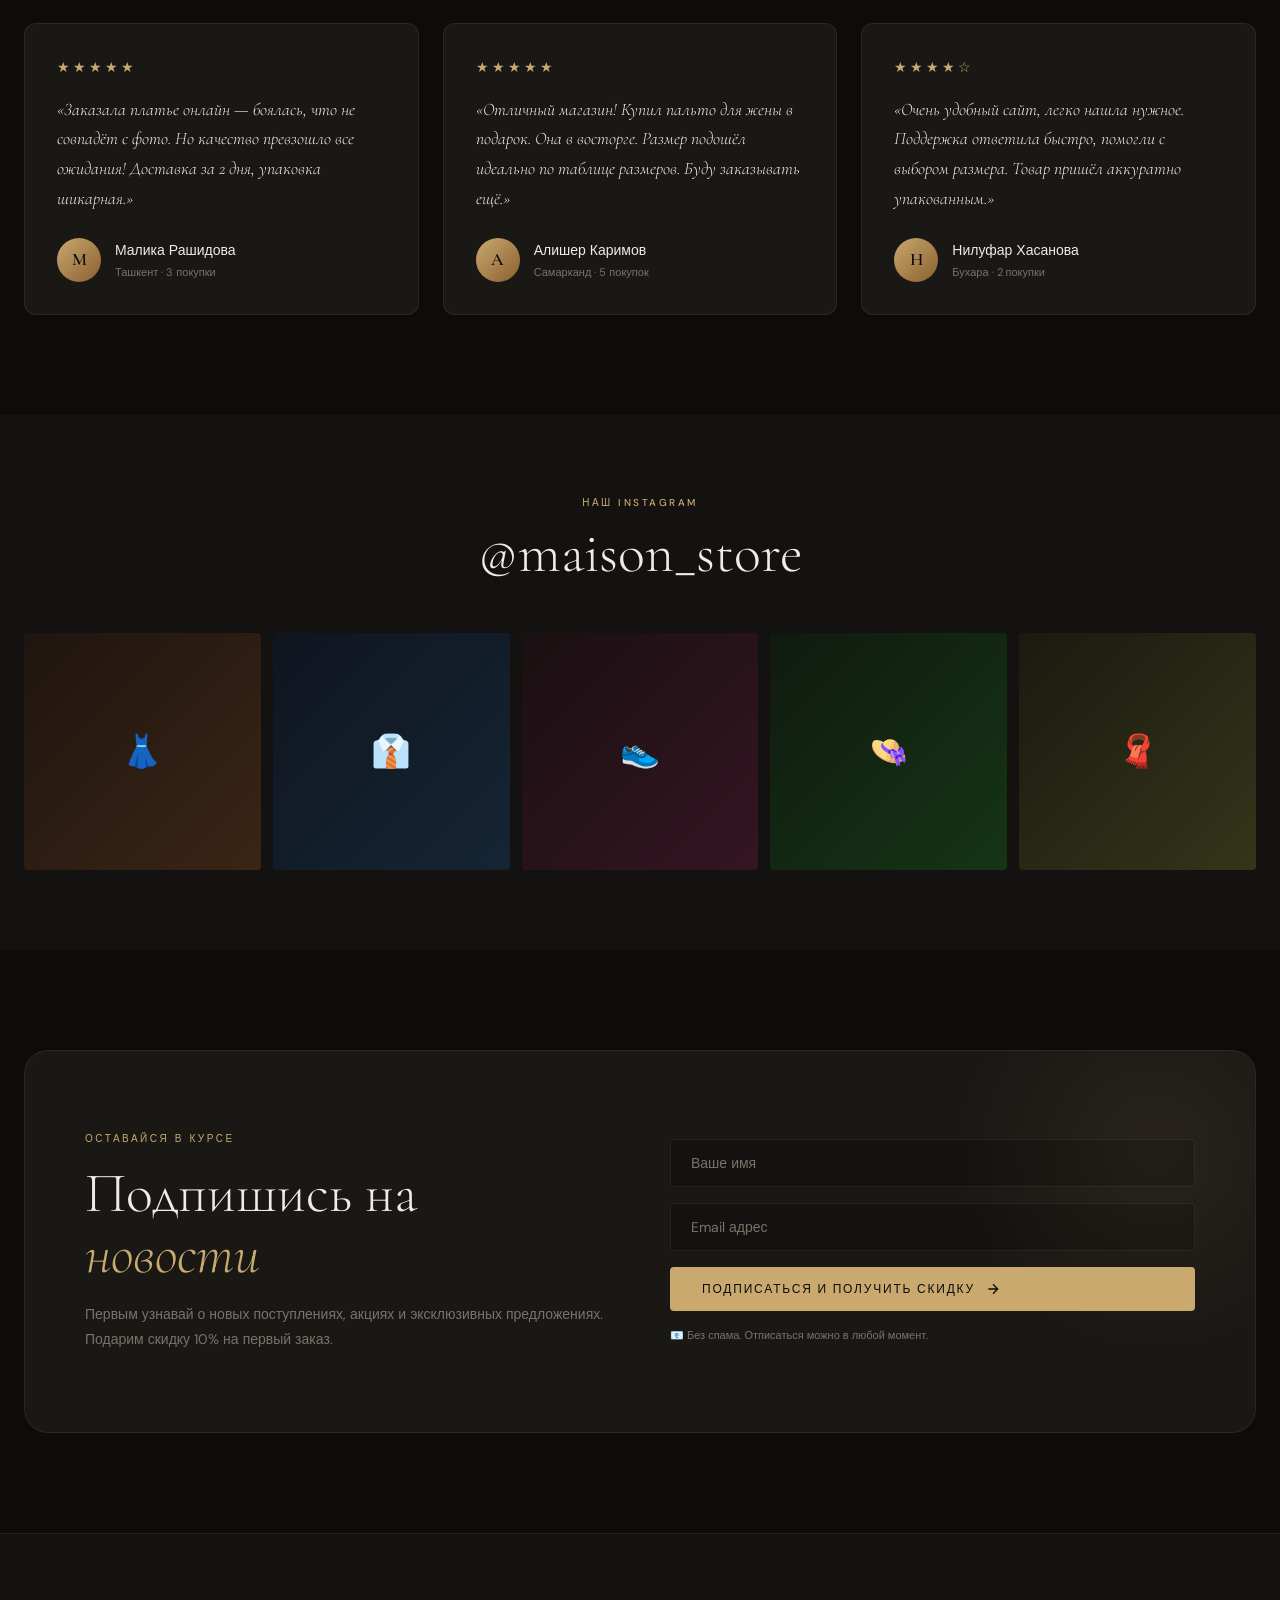
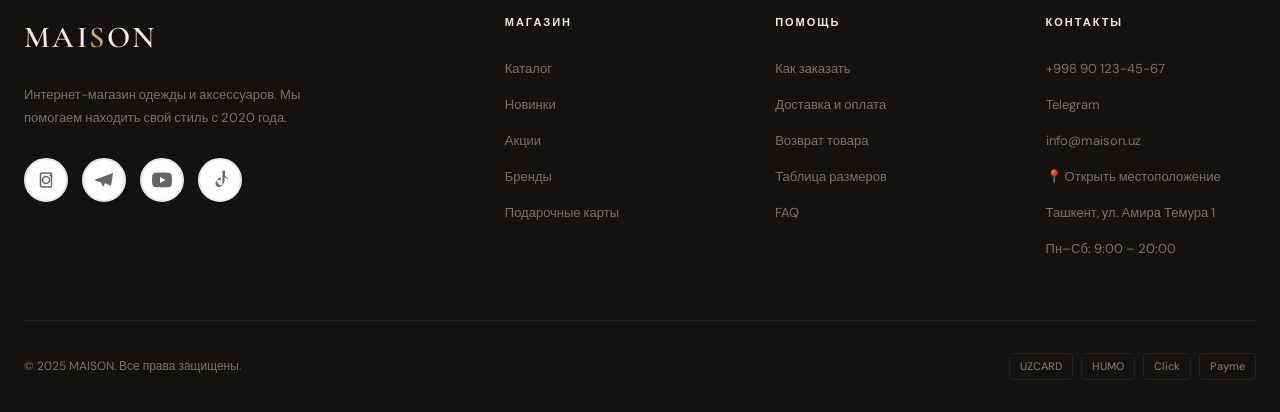
==== commit b0399e36: "fix scripts order" ====
--- a/index.html
+++ b/index.html
@@ -560,6 +560,7 @@
 
 
 <script src="./js/script.js" defer></script>
+<script src="./js/catalog.js" defer></script>
 <script src="./js/payment.js" defer></script>
 
 
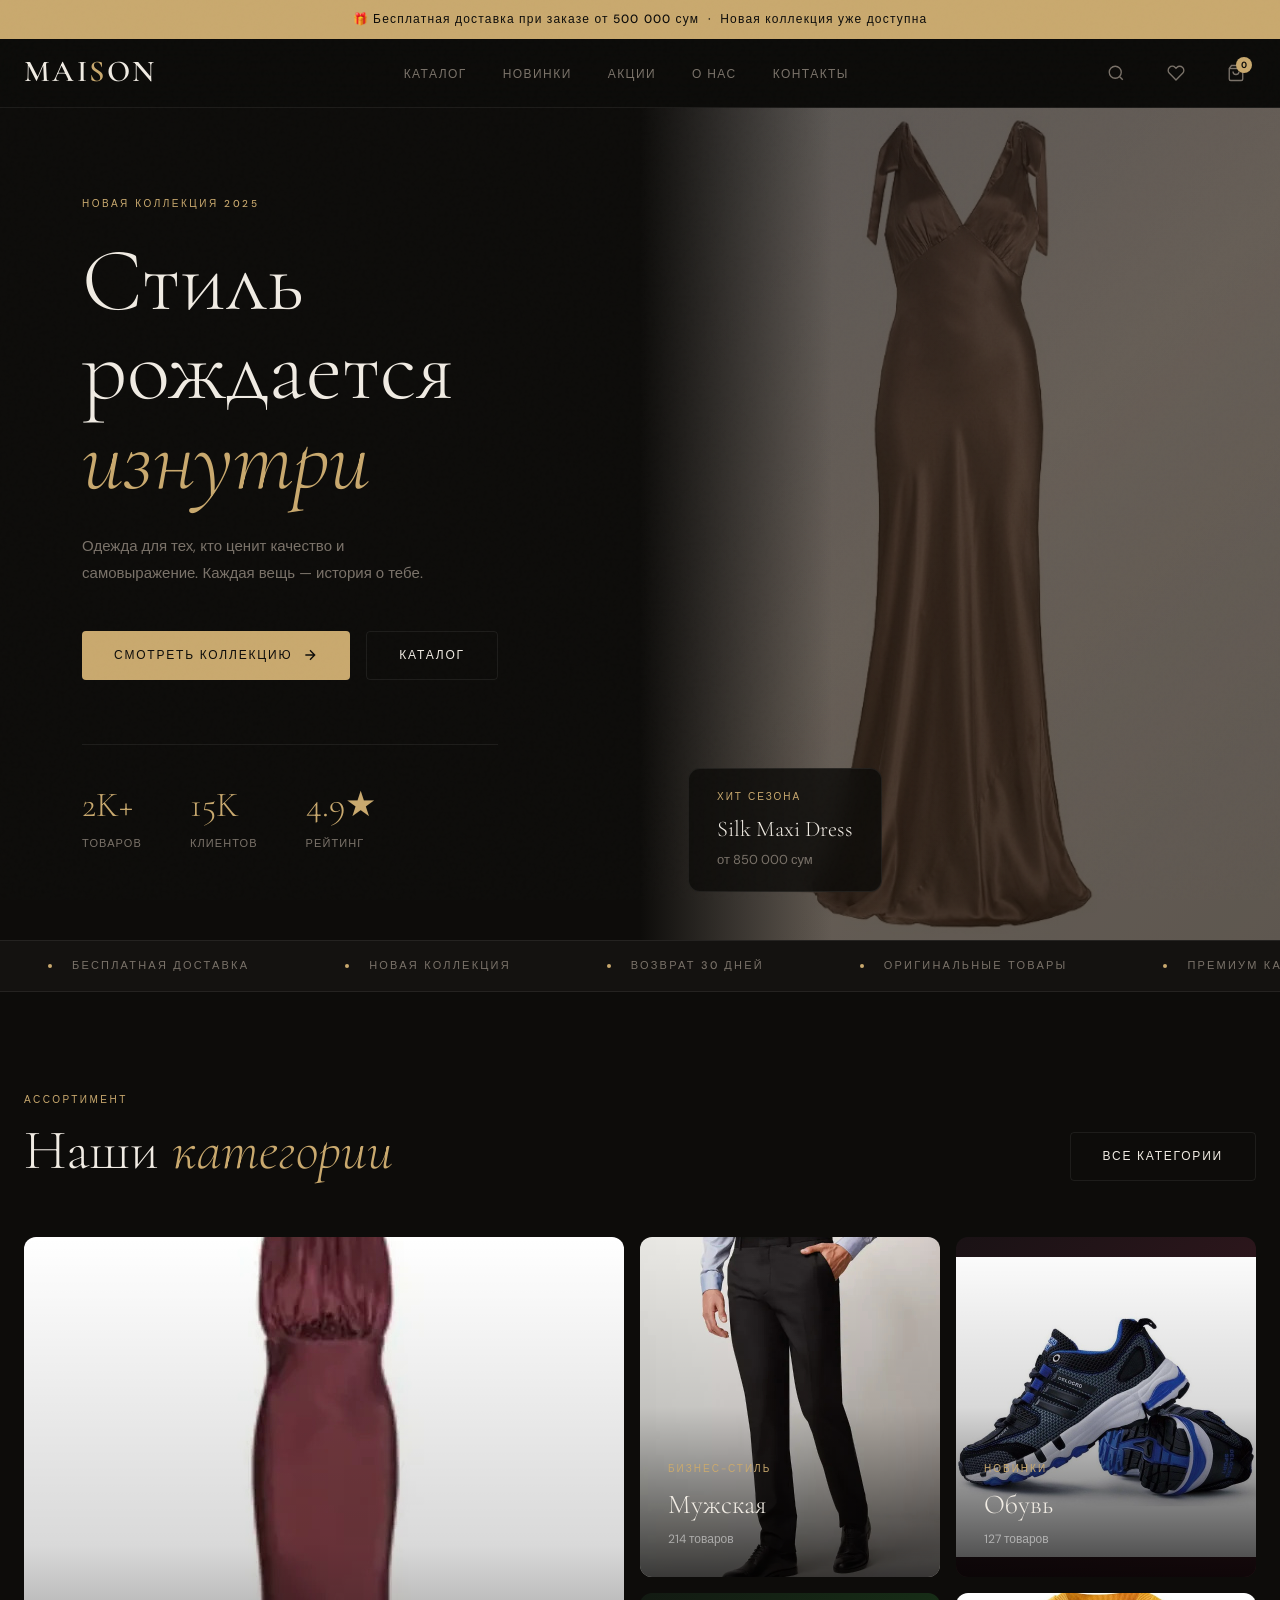
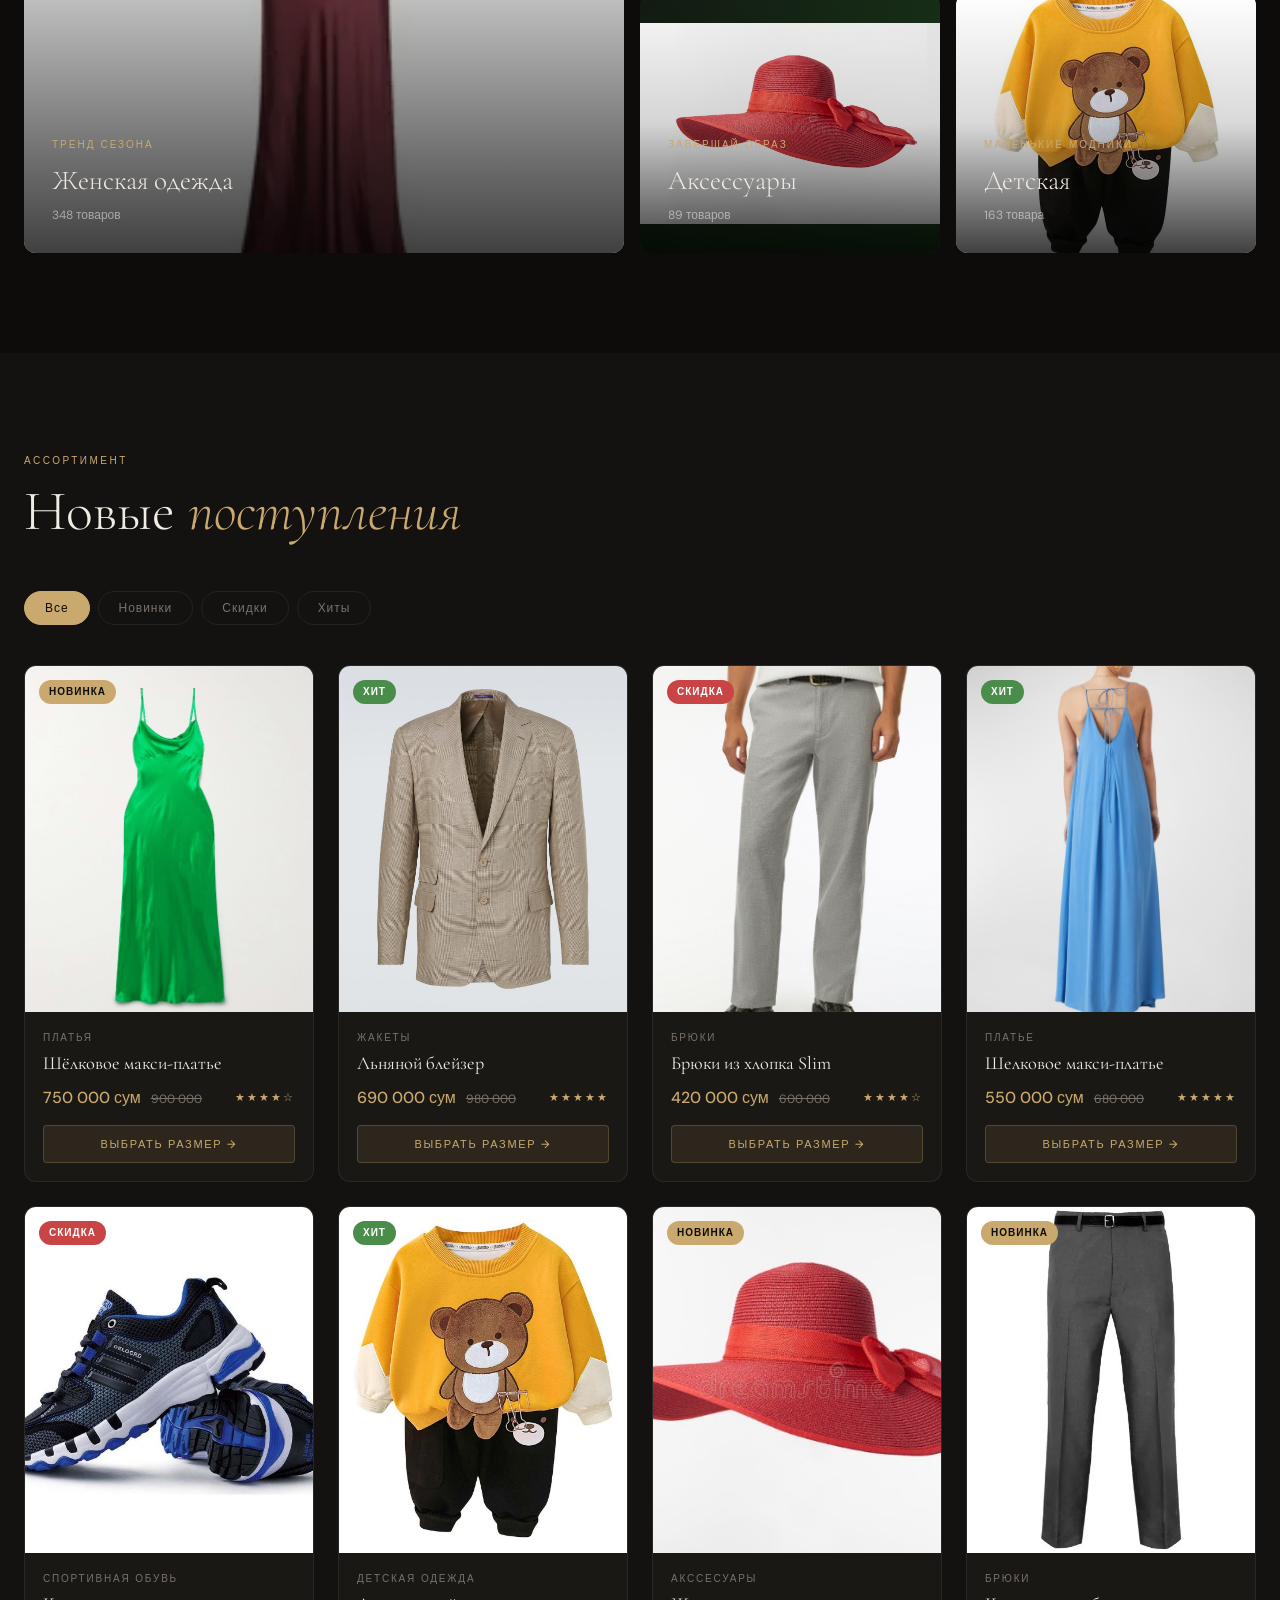
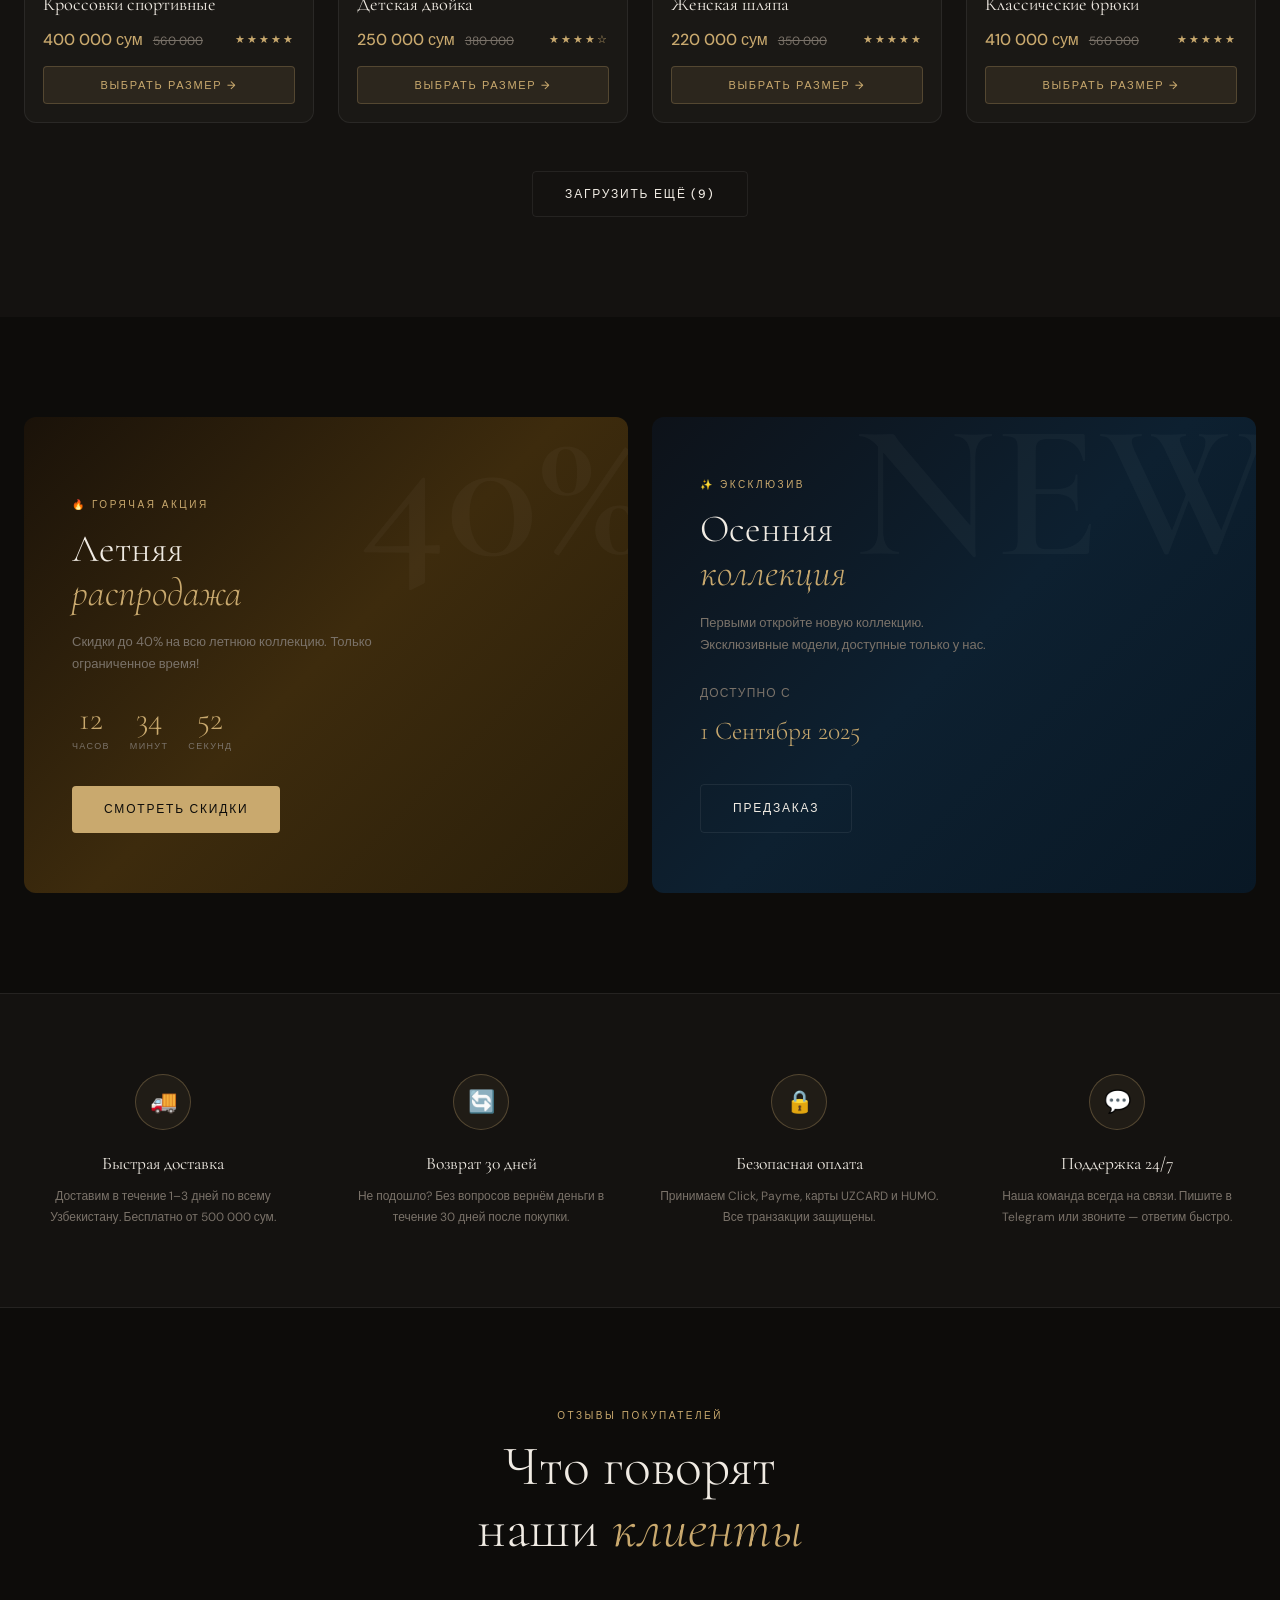
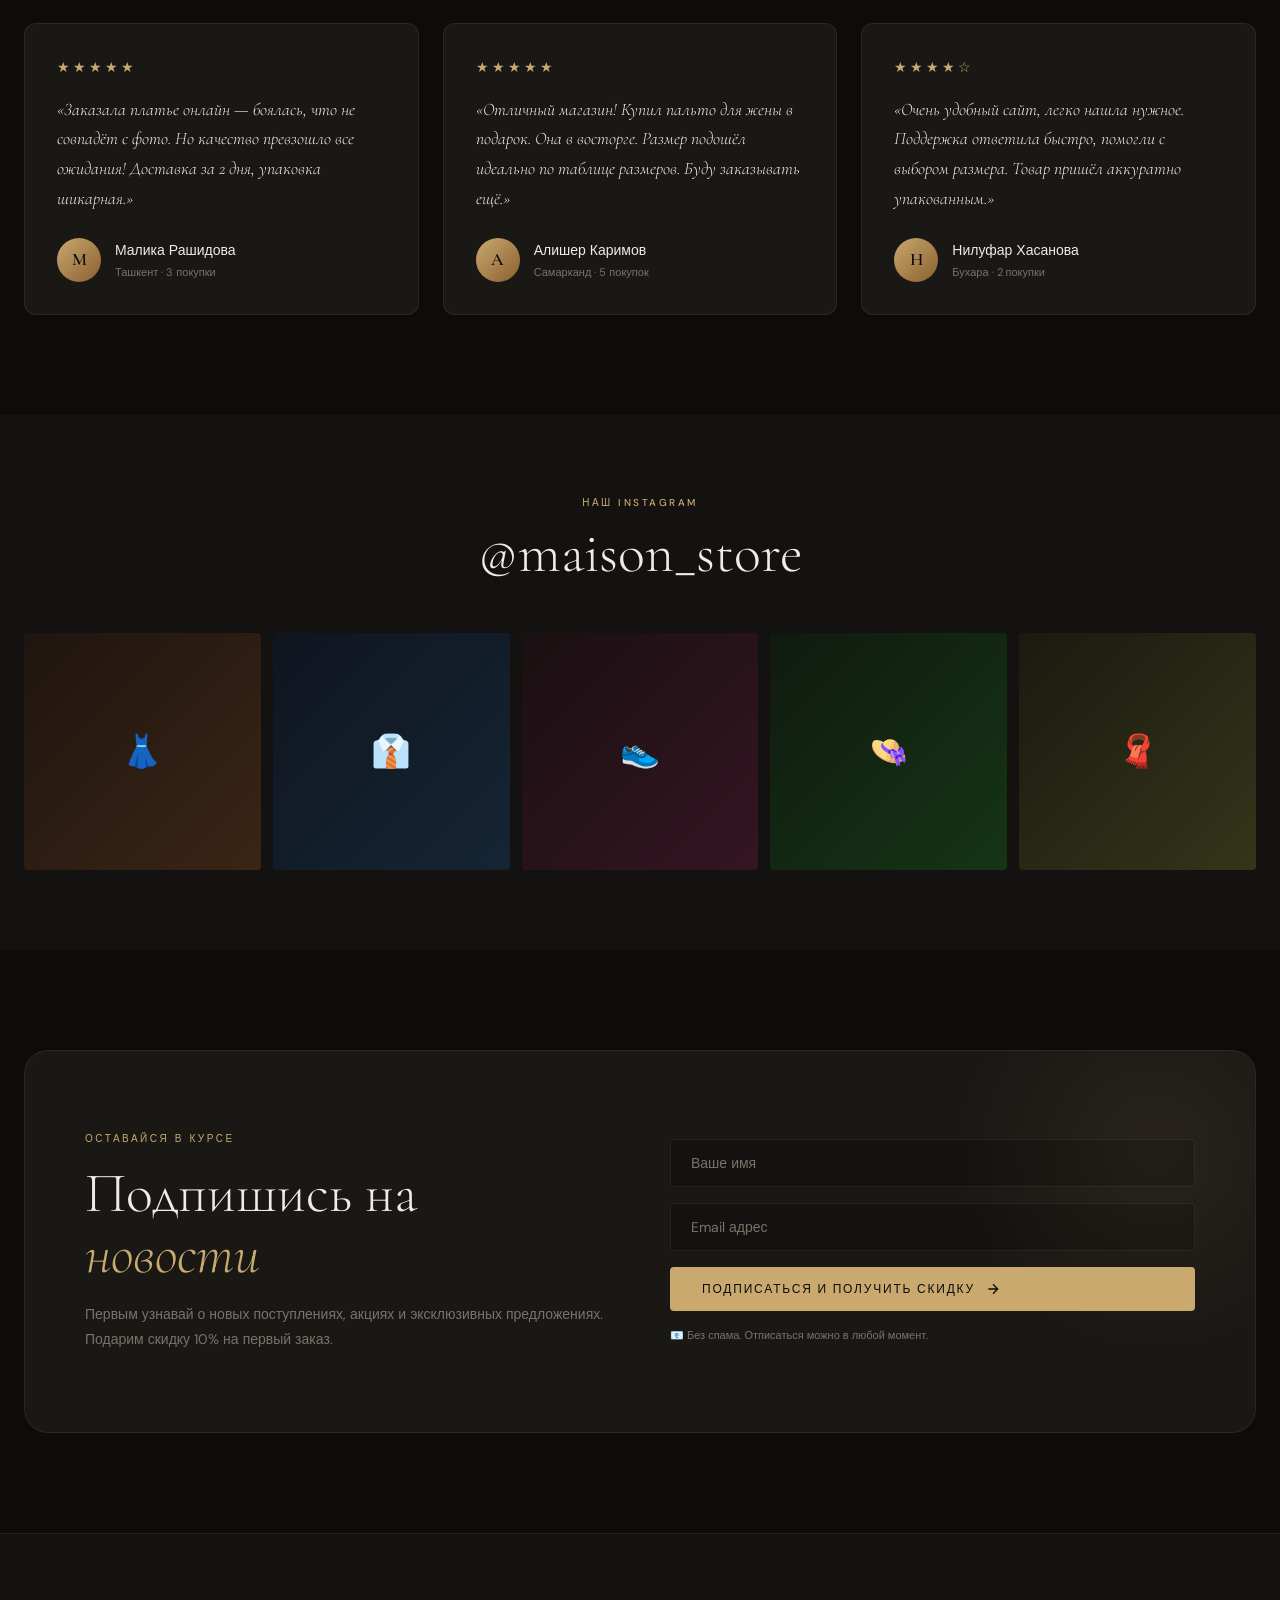
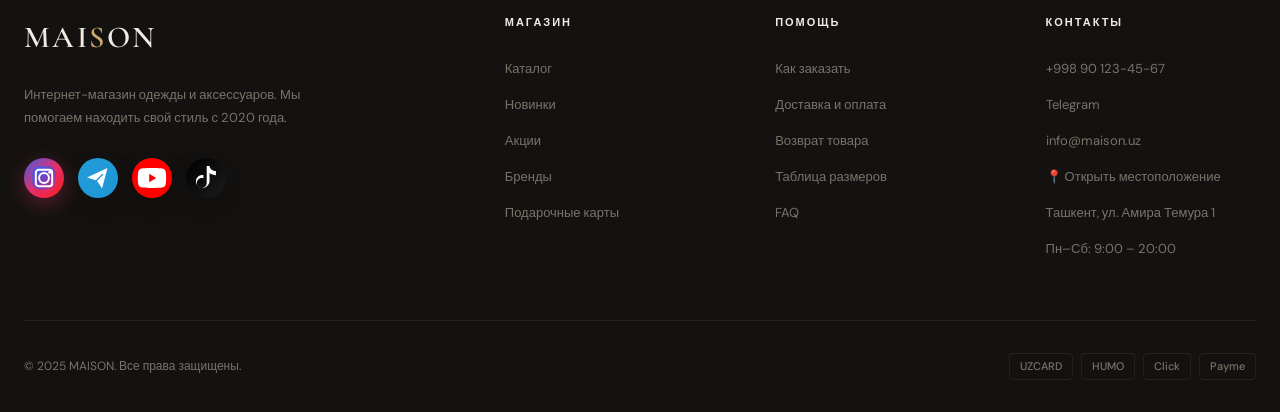
==== commit de381923: "fix table" ====
--- a/index.html
+++ b/index.html
@@ -431,36 +431,51 @@
           </div> -->
 
           <div class="footer-social">
-    <a href="https://instagram.com/твой_ник" class="social-btn instagram" title="Instagram" target="_blank" rel="noopener">
-        <!-- Instagram SVG -->
-        <svg width="24" height="24" viewBox="0 0 24 24" fill="none" xmlns="http://www.w3.org/2000/svg">
-            <path d="M17.5 6.5C17.5 5.67157 16.8284 5 16 5H8C7.17157 5 6.5 5.67157 6.5 6.5V17.5C6.5 18.3284 7.17157 19 8 19H16C16.8284 19 17.5 18.3284 17.5 17.5V6.5Z" stroke="currentColor" stroke-width="1.5" stroke-linejoin="round"/>
-            <path d="M15.5 12C15.5 13.933 13.933 15.5 12 15.5C10.067 15.5 8.5 13.933 8.5 12C8.5 10.067 10.067 8.5 12 8.5C13.933 8.5 15.5 10.067 15.5 12Z" stroke="currentColor" stroke-width="1.5"/>
-            <circle cx="16.5" cy="7.5" r="1" fill="currentColor"/>
-        </svg>
-    </a>
-
-    <a href="https://t.me/твой_ник" class="social-btn telegram" title="Telegram" target="_blank" rel="noopener">
-        <!-- Telegram SVG -->
-        <svg width="24" height="24" viewBox="0 0 24 24" fill="none" xmlns="http://www.w3.org/2000/svg">
-            <path d="M21 5L2 12L9 14.5L11 19L13 15L19 18L21 5Z" fill="currentColor"/>
-        </svg>
-    </a>
-
-    <a href="https://youtube.com/@твой_канал" class="social-btn youtube" title="YouTube" target="_blank" rel="noopener">
-        <!-- YouTube SVG -->
-        <svg width="24" height="24" viewBox="0 0 24 24" fill="none" xmlns="http://www.w3.org/2000/svg">
-            <path d="M21.593 7.203C21.28 6.04 20.32 5.17 19.15 4.89C17.2 4.5 12 4.5 12 4.5C12 4.5 6.8 4.5 4.85 4.89C3.68 5.17 2.72 6.04 2.407 7.203C2 9.2 2 12 2 12C2 12 2 14.8 2.407 16.797C2.72 17.96 3.68 18.83 4.85 19.11C6.8 19.5 12 19.5 12 19.5C12 19.5 17.2 19.5 19.15 19.11C20.32 18.83 21.28 17.96 21.593 16.797C22 14.8 22 12 22 12C22 12 22 9.2 21.593 7.203Z" fill="currentColor"/>
-            <polygon points="10 15 15.5 12 10 9" fill="#fff"/>
-        </svg>
-    </a>
-
-    <a href="https://tiktok.com/@твой_ник" class="social-btn tiktok" title="TikTok" target="_blank" rel="noopener">
-        <!-- TikTok SVG -->
-        <svg width="24" height="24" viewBox="0 0 24 24" fill="none" xmlns="http://www.w3.org/2000/svg">
-            <path d="M19.5 9.5C18.12 9.5 17 8.38 17 7V2.5H14.5V15.5C14.5 17.43 12.93 19 11 19C9.07 19 7.5 17.43 7.5 15.5C7.5 13.57 9.07 12 11 12C11.64 12 12.23 12.19 12.75 12.5V9.5C10.82 9.5 9 11.32 9 13.25C9 15.18 10.82 17 12.75 17C14.68 17 16.5 15.18 16.5 13.25V9.5C18.43 9.5 19.5 10.57 19.5 12.5" fill="currentColor"/>
-        </svg>
-    </a>
+    <!-- Instagram -->
+    <a href="https://instagram.com/твой_ник" class="instagram-round-btn" target="_blank" rel="noopener" title="Instagram">
+  <svg width="28" height="28" viewBox="0 0 24 24" fill="none" xmlns="http://www.w3.org/2000/svg">
+    <defs>
+      <linearGradient id="igGrad" x1="2" y1="2" x2="22" y2="22" gradientUnits="userSpaceOnUse">
+        <stop offset="0%" stop-color="#405DE6"/>
+        <stop offset="30%" stop-color="#5851DB"/>
+        <stop offset="60%" stop-color="#833AB4"/>
+        <stop offset="100%" stop-color="#E1306C"/>
+      </linearGradient>
+    </defs>
+    <rect x="2" y="2" width="20" height="20" rx="6" fill="url(#igGrad)"/>
+    <rect x="5" y="5" width="14" height="14" rx="2.5" stroke="white" stroke-width="1.7" fill="none"/>
+    <circle cx="12" cy="12" r="4.2" stroke="white" stroke-width="1.7" fill="none"/>
+    <circle cx="17" cy="7" r="1.3" fill="white"/>
+  </svg>
+</a>
+
+ 
+
+ <!-- Telegram -->
+<a href="https://t.me/твой_ник" class="social-round-btn" 
+   style="background: linear-gradient(135deg, #229ED9, #1E96D4);" 
+   target="_blank" rel="noopener" title="Telegram">
+  <svg width="26" height="26" viewBox="0 0 26 26" fill="none" xmlns="http://www.w3.org/2000/svg">
+    <path d="M2 12.5L22.5 3L17 23.5L11.5 15.5L2 12.5Z" fill="white"/>
+    <path d="M11.5 15.5L13.5 20L17 23.5L11.5 15.5Z" fill="#1E96D4"/>
+    <path d="M11.5 15.5L17.5 9.5" stroke="#1E96D4" stroke-width="1.2" stroke-linecap="round"/>
+  </svg>
+</a>
+
+<!-- YouTube -->
+<a href="https://youtube.com/@твой_ник" class="social-round-btn" style="background: #FF0000;" target="_blank" rel="noopener" title="YouTube">
+  <svg width="34" height="34" viewBox="0 0 24 24" fill="white" xmlns="http://www.w3.org/2000/svg">
+    <path d="M21.58 7.19C21.35 6.37 20.71 5.73 19.88 5.5C18.2 5 12 5 12 5C12 5 5.8 5 4.12 5.5C3.29 5.73 2.65 6.37 2.42 7.19C2 8.88 2 12 2 12C2 12 2 15.12 2.42 16.81C2.65 17.63 3.29 18.27 4.12 18.5C5.8 19 12 19 12 19C12 19 18.2 19 19.88 18.5C20.71 18.27 21.35 17.63 21.58 16.81C22 15.12 22 12 22 12C22 12 22 8.88 21.58 7.19Z"/>
+    <path d="M10 15V9L15 12L10 15Z" fill="#FF0000"/>
+  </svg>
+</a>
+
+<!-- TikTok -->
+<a href="https://tiktok.com/@твой_ник" class="social-round-btn" style="background: linear-gradient(135deg, #000000, #1C1C1C);" target="_blank" rel="noopener" title="TikTok">
+  <svg width="34" height="34" viewBox="0 0 24 24" fill="white" xmlns="http://www.w3.org/2000/svg">
+    <path d="M12.5 3.5V15.5C12.5 17.43 10.93 19 9 19C7.07 19 5.5 17.43 5.5 15.5C5.5 13.57 7.07 12 9 12C9.42 12 9.82 12.08 10.2 12.22V9.97C8.95 9.82 7.7 10.1 6.65 10.8C5.1 11.9 4.5 13.9 5.1 15.8C5.7 17.7 7.6 19 9.5 19C12.1 19 14.2 17 14.5 14.5V8.5C15.8 9.5 17.4 10 19 10V7C16.8 7 14.8 5.8 14.5 3.5H12.5Z"/>
+  </svg>
+</a>
 </div>
         </div>
 
@@ -482,7 +497,7 @@
             <li><a href="#">Как заказать</a></li>
             <li><a href="#">Доставка и оплата</a></li>
             <li><a href="#">Возврат товара</a></li>
-            <li><a href="#">Таблица размеров</a></li>
+            <li><a href="size-chart.html">Таблица размеров</a></li>
             <li><a href="#">FAQ</a></li>
           </ul>
         </div>
@@ -558,7 +573,7 @@
   <div id="checkoutContent"></div>
 </div>
 
-
+<script src="./js/config.local.js"></script>
 <script src="./js/script.js" defer></script>
 <script src="./js/catalog.js" defer></script>
 <script src="./js/payment.js" defer></script>
--- a/css/style.css
+++ b/css/style.css
@@ -700,7 +700,7 @@
     gap: 14px;
 }
 
-.social-btn {
+/* .social-btn {
     width: 44px;
     height: 44px;
     border-radius: 50%;
@@ -720,7 +720,7 @@
     transition: transform 0.3s ease;
 }
 
-/* Цвета при наведении (официальные брендовые) */
+
 .social-btn.instagram:hover {
     background: #E1306C;
     border-color: #E1306C;
@@ -747,7 +747,62 @@
     border-color: #EE1D52;
     color: white;
     transform: scale(1.08);
-}
+} */
+
+.instagram-round-btn {
+    display: inline-flex;
+    align-items: center;
+    justify-content: center;
+    width: 40px;
+    height: 40px;
+    background: linear-gradient(135deg, #405DE6, #E1306C, #FD1D1D);
+    border-radius: 50%;
+    box-shadow: 0 6px 20px rgba(225, 48, 108, 0.35);
+    transition: all 0.4s ease;
+    text-decoration: none;
+  }
+
+  .instagram-round-btn:hover {
+    transform: scale(1.12) rotate(8deg);
+    box-shadow: 0 10px 30px rgba(225, 48, 108, 0.5);
+  }
+
+  .instagram-round-btn:active {
+    transform: scale(0.92);
+  }
+
+  .instagram-round-btn svg {
+    transition: transform 0.4s ease;
+  }
+
+  .instagram-round-btn:hover svg {
+    transform: scale(1.1);
+  }
+
+  .social-round-btn {
+    width: 40px;
+    height: 40px;
+    display: inline-flex;
+    align-items: center;
+    justify-content: center;
+    border-radius: 50%;
+    box-shadow: 0 8px 25px -4px rgba(0, 0, 0, 0.3);
+    transition: all 0.35s cubic-bezier(0.4, 0, 0.2, 1);
+    text-decoration: none;
+  }
+
+  .social-round-btn:hover {
+    transform: scale(1.12) rotate(8deg);
+    box-shadow: 0 15px 35px -5px rgba(0, 0, 0, 0.4);
+  }
+
+  .social-round-btn svg {
+    transition: transform 0.4s ease;
+  }
+
+  .social-round-btn:hover svg {
+    transform: scale(1.12);
+  }
     .footer-col-title { font-size: 11px; font-weight: 600; letter-spacing: 0.18em; text-transform: uppercase; color: var(--clr-text); margin-bottom: 24px; }
     .footer-links { display: flex; flex-direction: column; gap: 12px; }
     .footer-links a { font-size: 13px; color: var(--clr-muted); transition: color var(--transition); }
